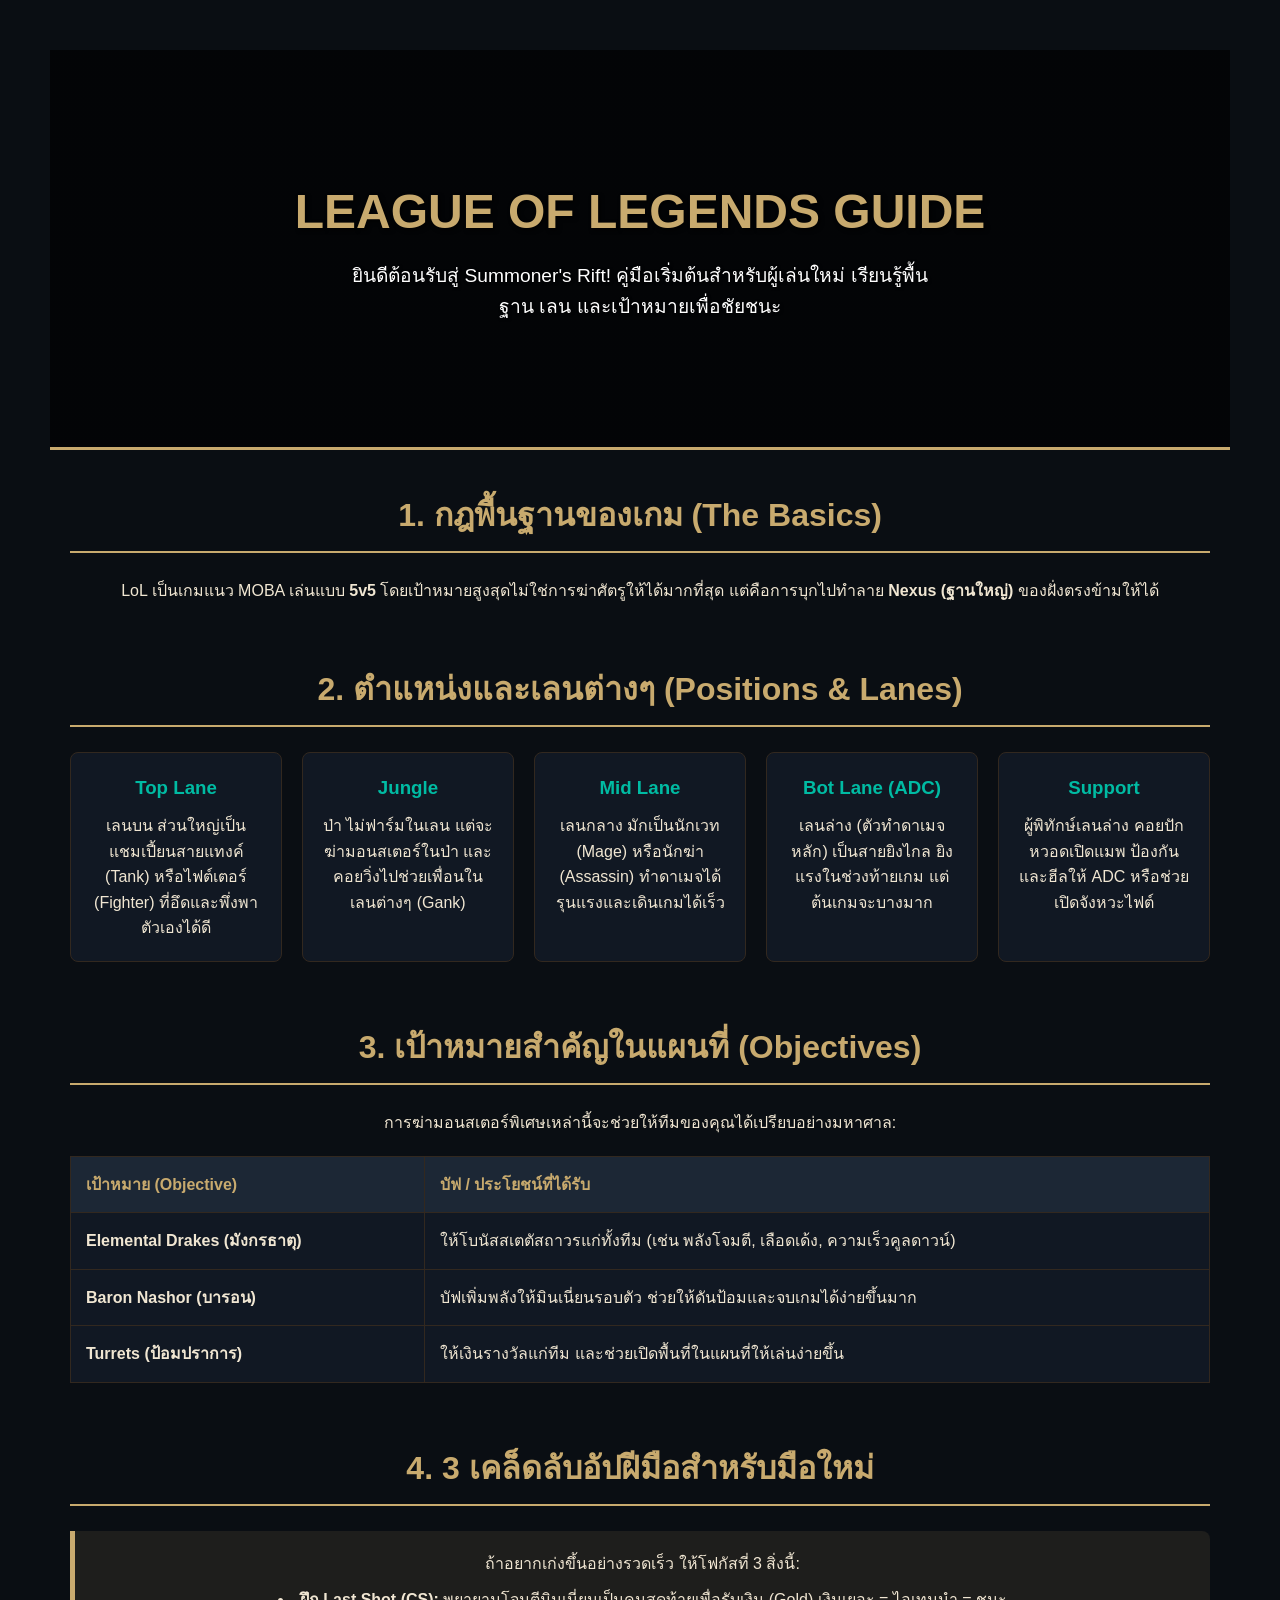
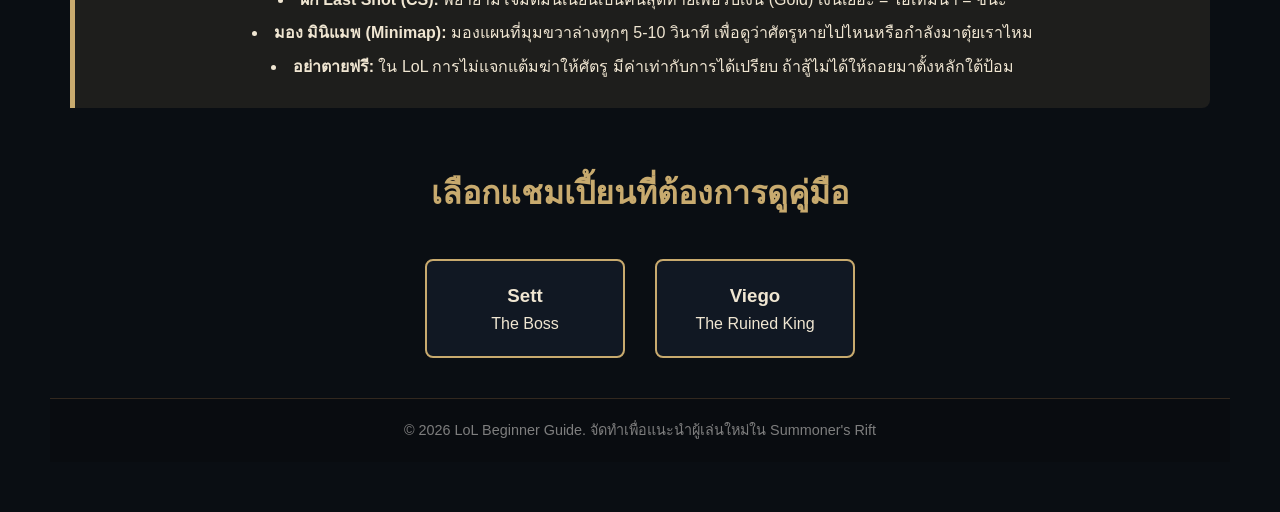
==== index.html @ 394c4aa1 "Add files via upload" ====
<!DOCTYPE html>
<html lang="th">

<head>
    <meta charset="UTF-8">
    <meta name="viewport" content="width=device-width, initial-scale=1.0">
    <title>LoL Guide for Beginners | คู่มือเล่น League of Legends</title>
    <style>
        /* ล้างค่าเริ่มต้นและตั้งค่าฟอนต์ */
        * {
            margin: 0;
            padding: 0;
            box-sizing: border-box;
            font-family: 'Segoe UI', Tahoma, Geneva, Verdana, sans-serif;
        }

        body {
            background-color: #0a0e13;
            color: #f0e6d2;
            text-align: center;
            padding: 50px;
            line-height: 1.6;
        }

        /* ส่วนหัว (Header) */
        header {
            background: linear-gradient(rgba(0, 0, 0, 0.7), rgba(0, 0, 0, 0.7)), url('https://images.contentstack.io/v3/assets/blt731acb42bb3d1659/blt90bc1b91bc6b4b49/6216c5c06509f64df3ff35ed/ss22_keyart_lol_1920x1080.jpg') no-repeat center center/cover;
            height: 400px;
            display: flex;
            flex-direction: column;
            justify-content: center;
            align-items: center;
            text-align: center;
            color: #ffffff;
            border-bottom: 3px solid #c8aa6e;
            padding: 20px;
        }

        header h1 {
            font-size: 3rem;
            color: #c8aa6e;
            text-transform: uppercase;
            margin-bottom: 10px;
            text-shadow: 2px 2px 4px rgba(0, 0, 0, 0.8);
        }

        header p {
            font-size: 1.2rem;
            max-width: 600px;
            text-shadow: 1px 1px 3px rgba(0, 0, 0, 0.8);
        }

        /* ส่วนเนื้อหาหลัก */
        .container {
            max-width: 1200px;
            margin: 0 auto;
            padding: 40px 20px;
        }

        section {
            margin-bottom: 60px;
        }

        h2 {
            color: #c8aa6e;
            border-bottom: 2px solid #c8aa6e;
            padding-bottom: 10px;
            margin-bottom: 25px;
            font-size: 2rem;
        }

        /* การจัดเลย์เอาต์แบบการ์ด (Positions) */
        .grid {
            display: grid;
            grid-template-columns: repeat(auto-fit, minmax(200px, 1fr));
            gap: 20px;
        }

        .card {
            background-color: #111823;
            border: 1px solid #32281f;
            border-radius: 8px;
            padding: 20px;
            text-align: center;
            transition: transform 0.3s, border-color 0.3s;
        }

        .card:hover {
            transform: translateY(-5px);
            border-color: #c8aa6e;
        }

        .card h3 {
            color: #00bba3;
            margin-bottom: 10px;
        }

        /* ตารางสรุปเป้าหมายในเกม */
        table {
            width: 100%;
            border-collapse: collapse;
            margin-top: 20px;
            background-color: #111823;
        }

        th,
        td {
            padding: 15px;
            text-align: left;
            border: 1px solid #32281f;
        }

        th {
            background-color: #1c2735;
            color: #c8aa6e;
        }

        tr:hover {
            background-color: #17212e;
        }

        /* กล่องคำแนะนำพิเศษ */
        .tips-box {
            background-color: rgba(200, 170, 110, 0.1);
            border-left: 5px solid #c8aa6e;
            padding: 20px;
            margin-top: 20px;
            border-radius: 0 8px 8px 0;
        }

        .tips-box ul {
            list-style-position: inside;
            margin-top: 10px;
        }

        .tips-box li {
            margin-bottom: 8px;
        }

        h1 {
            color: #c8aa6e;
        }

        .menu-container {
            display: flex;
            justify-content: center;
            gap: 30px;
            margin-top: 40px;
        }

        .champ-card {
            border: 2px solid #c8aa6e;
            padding: 20px;
            border-radius: 8px;
            background: #111823;
            text-decoration: none;
            color: #f0e6d2;
            transition: 0.3s;
            width: 200px;
        }

        .champ-card:hover {
            transform: translateY(-5px);
            border-color: #00bba3;
        }

        /* ส่วนท้าย (Footer) */
        footer {
            background-color: #090c10;
            text-align: center;
            padding: 20px;
            color: #7e7e7e;
            font-size: 0.9rem;
            border-top: 1px solid #32281f;
        }
    </style>
</head>

<body>

    <!-- Header -->
    <header>
        <h1>League of Legends Guide</h1>
        <p>ยินดีต้อนรับสู่ Summoner's Rift! คู่มือเริ่มต้นสำหรับผู้เล่นใหม่ เรียนรู้พื้นฐาน เลน และเป้าหมายเพื่อชัยชนะ
        </p>
    </header>

    <!-- Main Content -->
    <div class="container">

        <!-- กฎพื้นฐาน -->
        <section id="basics">
            <h2>1. กฎพื้นฐานของเกม (The Basics)</h2>
            <p>LoL เป็นเกมแนว MOBA เล่นแบบ <strong>5v5</strong> โดยเป้าหมายสูงสุดไม่ใช่การฆ่าศัตรูให้ได้มากที่สุด
                แต่คือการบุกไปทำลาย <strong>Nexus (ฐานใหญ่)</strong> ของฝั่งตรงข้ามให้ได้</p>
        </section>

        <!-- ตำแหน่งและเลน -->
        <section id="positions">
            <h2>2. ตำแหน่งและเลนต่างๆ (Positions & Lanes)</h2>
            <div class="grid">
                <div class="card">
                    <h3>Top Lane</h3>
                    <p>เลนบน ส่วนใหญ่เป็นแชมเปี้ยนสายแทงค์ (Tank) หรือไฟต์เตอร์ (Fighter) ที่อึดและพึ่งพาตัวเองได้ดี</p>
                </div>
                <div class="card">
                    <h3>Jungle</h3>
                    <p>ป่า ไม่ฟาร์มในเลน แต่จะฆ่ามอนสเตอร์ในป่า และคอยวิ่งไปช่วยเพื่อนในเลนต่างๆ (Gank)</p>
                </div>
                <div class="card">
                    <h3>Mid Lane</h3>
                    <p>เลนกลาง มักเป็นนักเวท (Mage) หรือนักฆ่า (Assassin) ทำดาเมจได้รุนแรงและเดินเกมได้เร็ว</p>
                </div>
                <div class="card">
                    <h3>Bot Lane (ADC)</h3>
                    <p>เลนล่าง (ตัวทำดาเมจหลัก) เป็นสายยิงไกล ยิงแรงในช่วงท้ายเกม แต่ต้นเกมจะบางมาก</p>
                </div>
                <div class="card">
                    <h3>Support</h3>
                    <p>ผู้พิทักษ์เลนล่าง คอยปักหวอดเปิดแมพ ป้องกันและฮีลให้ ADC หรือช่วยเปิดจังหวะไฟต์</p>
                </div>
            </div>
        </section>

        <!-- เป้าหมายสำคัญ -->
        <section id="objectives">
            <h2>3. เป้าหมายสำคัญในแผนที่ (Objectives)</h2>
            <p>การฆ่ามอนสเตอร์พิเศษเหล่านี้จะช่วยให้ทีมของคุณได้เปรียบอย่างมหาศาล:</p>
            <table>
                <thead>
                    <tr>
                        <th>เป้าหมาย (Objective)</th>
                        <th>บัฟ / ประโยชน์ที่ได้รับ</th>
                    </tr>
                </thead>
                <tbody>
                    <tr>
                        <td><strong>Elemental Drakes (มังกรธาตุ)</strong></td>
                        <td>ให้โบนัสสเตตัสถาวรแก่ทั้งทีม (เช่น พลังโจมตี, เลือดเด้ง, ความเร็วคูลดาวน์)</td>
                    </tr>
                    <tr>
                        <td><strong>Baron Nashor (บารอน)</strong></td>
                        <td>บัฟเพิ่มพลังให้มินเนี่ยนรอบตัว ช่วยให้ดันป้อมและจบเกมได้ง่ายขึ้นมาก</td>
                    </tr>
                    <tr>
                        <td><strong>Turrets (ป้อมปราการ)</strong></td>
                        <td>ให้เงินรางวัลแก่ทีม และช่วยเปิดพื้นที่ในแผนที่ให้เล่นง่ายขึ้น</td>
                    </tr>
                </tbody>
            </table>
        </section>

        <!-- เคล็ดลับสำหรับมือใหม่ -->
        <section id="tips">
            <h2>4. 3 เคล็ดลับอัปฝีมือสำหรับมือใหม่</h2>
            <div class="tips-box">
                <p>ถ้าอยากเก่งขึ้นอย่างรวดเร็ว ให้โฟกัสที่ 3 สิ่งนี้:</p>
                <ul>
                    <li><strong>ฝึก Last Shot (CS):</strong> พยายามโจมตีมินเนี่ยนเป็นคนสุดท้ายเพื่อรับเงิน (Gold)
                        เงินเยอะ = ไอเทมนำ = ชนะ</li>
                    <li><strong>มอง มินิแมพ (Minimap):</strong> มองแผนที่มุมขวาล่างทุกๆ 5-10 วินาที
                        เพื่อดูว่าศัตรูหายไปไหนหรือกำลังมาตุ๋ยเราไหม</li>
                    <li><strong>อย่าตายฟรี:</strong> ใน LoL การไม่แจกแต้มฆ่าให้ศัตรู มีค่าเท่ากับการได้เปรียบ
                        ถ้าสู้ไม่ได้ให้ถอยมาตั้งหลักใต้ป้อม</li>
                </ul>
            </div>
        </section>

        <h1>เลือกแชมเปี้ยนที่ต้องการดูคู่มือ</h1>

        <div class="menu-container">
            <a href="Sett-guide.html" class="champ-card">
                <h3>Sett</h3>
                <p>The Boss</p>
            </a>

            <a href="Viego-guide.html" class="champ-card">
                <h3>Viego</h3>
                <p>The Ruined King</p>
            </a>
        </div>

    </div>

    <!-- Footer -->
    <footer>
        <p>© 2026 LoL Beginner Guide. จัดทำเพื่อแนะนำผู้เล่นใหม่ใน Summoner's Rift</p>
    </footer>

</body>

</html>
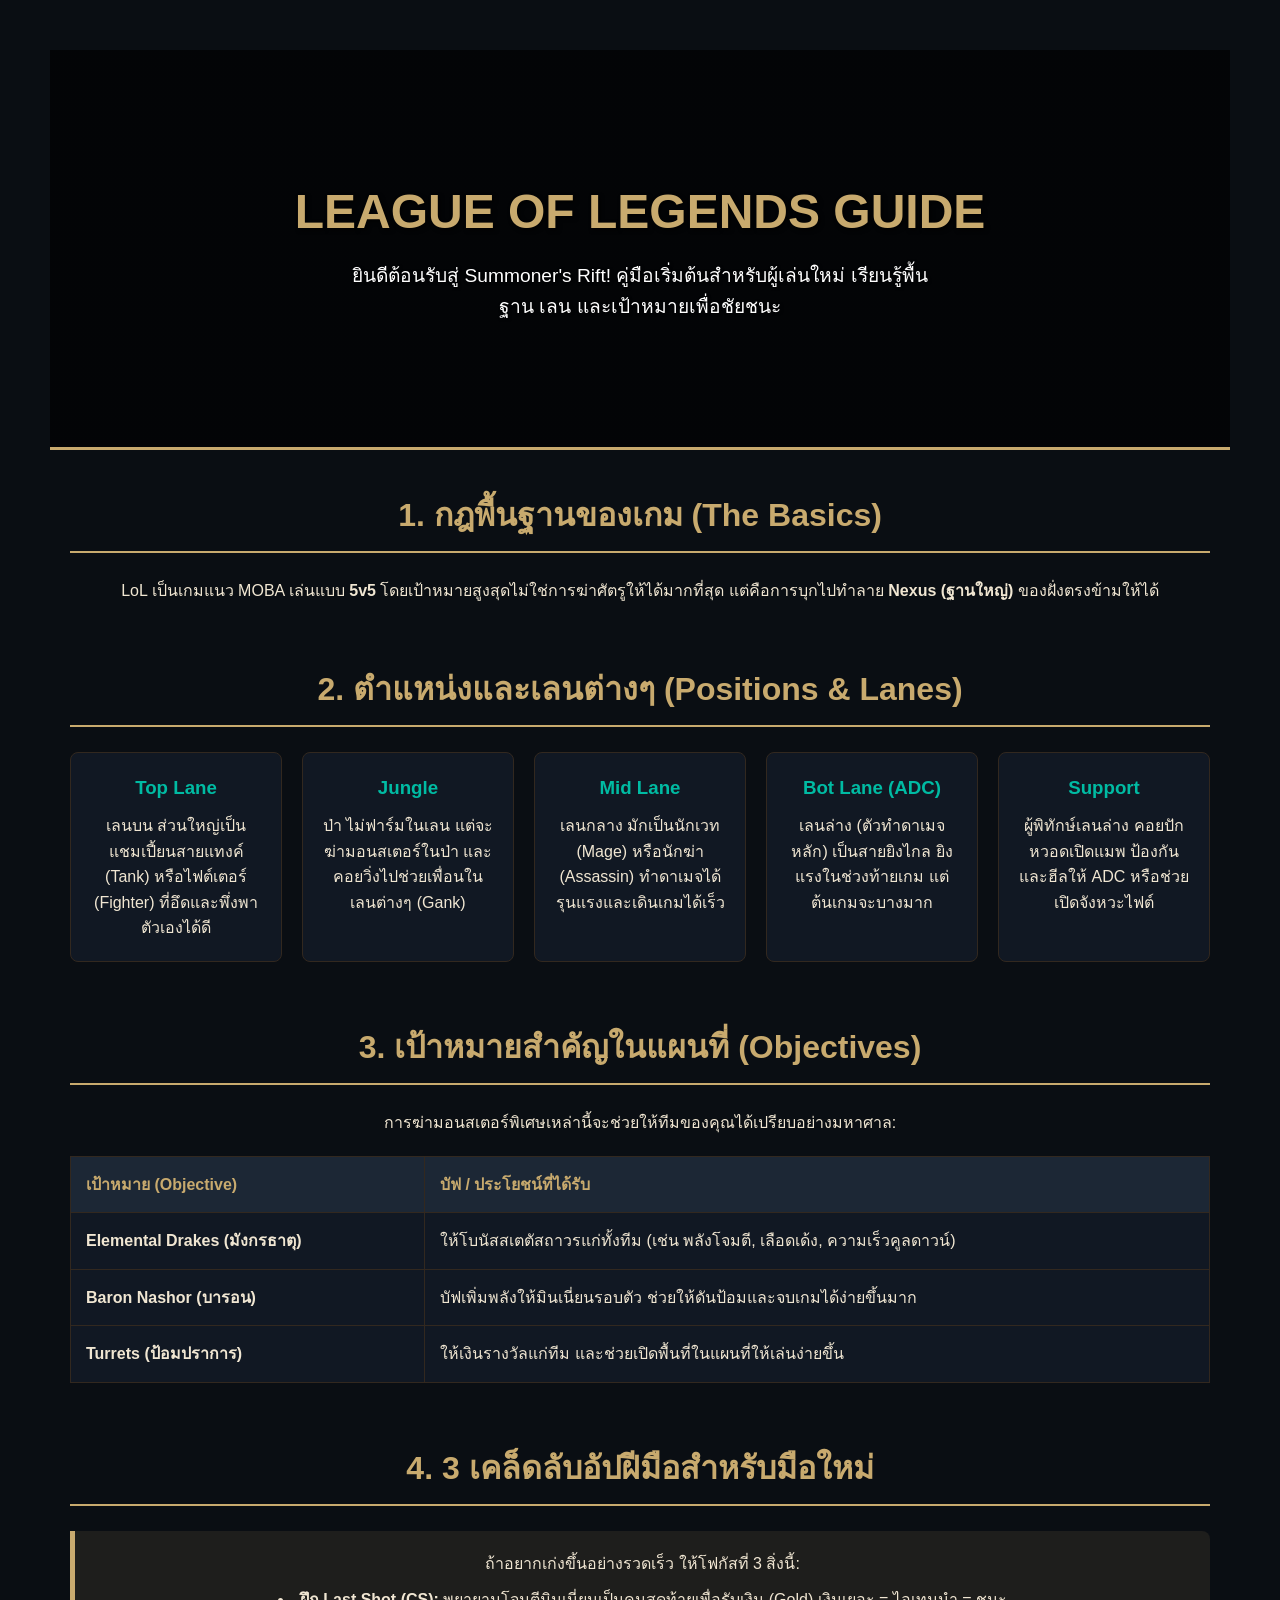
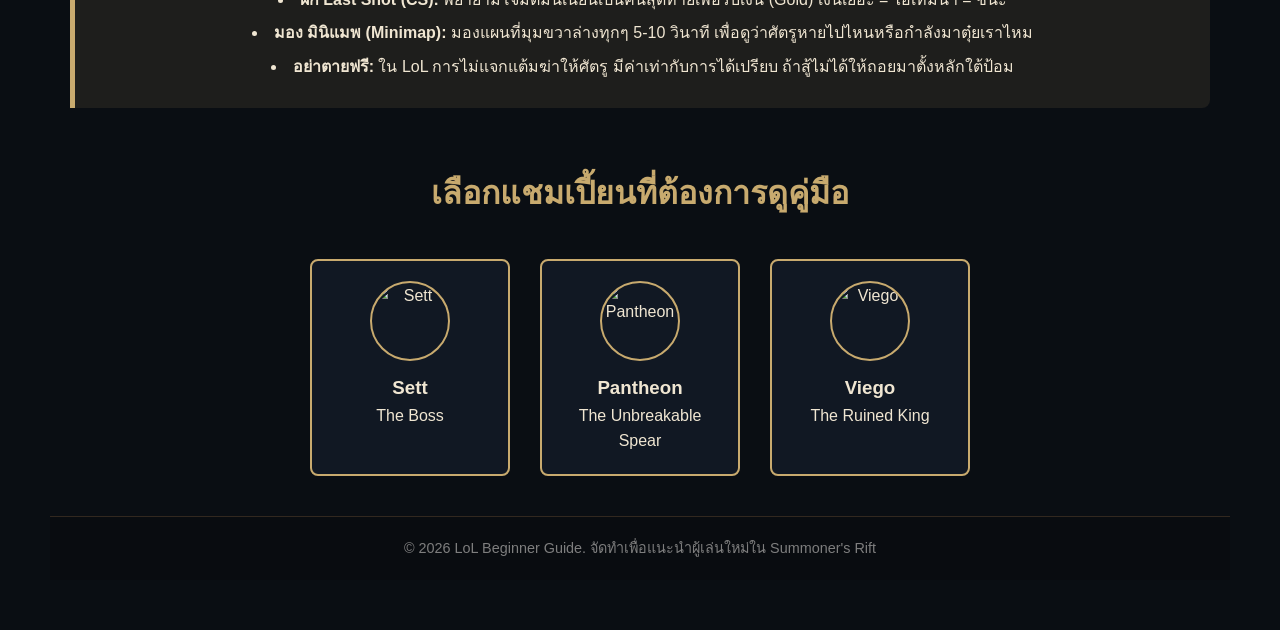
==== commit dbb1218e: "Add files via upload" ====
--- a/index.html
+++ b/index.html
@@ -157,11 +157,31 @@
             color: #f0e6d2;
             transition: 0.3s;
             width: 200px;
+            /* จัดตำแหน่งเนื้อหาภายในการ์ดให้อยู่ตรงกลาง */
+            display: flex;
+            flex-direction: column;
+            align-items: center;
         }
 
         .champ-card:hover {
             transform: translateY(-5px);
             border-color: #00bba3;
+        }
+
+        /* ส่วนตกแต่งรูปภาพแชมเปี้ยนที่เพิ่มเข้ามาใหม่ */
+        .champ-img {
+            width: 80px;
+            height: 80px;
+            border-radius: 50%;
+            /* ปรับรูปให้เป็นวงกลม */
+            border: 2px solid #c8aa6e;
+            margin-bottom: 12px;
+            object-fit: cover;
+        }
+
+        .champ-card:hover .champ-img {
+            border-color: #00bba3;
+            /* เปลี่ยนสีขอบรูปตอนเอาเมาส์ชี้ */
         }
 
         /* ส่วนท้าย (Footer) */
@@ -269,12 +289,26 @@
         <h1>เลือกแชมเปี้ยนที่ต้องการดูคู่มือ</h1>
 
         <div class="menu-container">
+            <!-- เพิ่มรูปภาพของ Sett -->
             <a href="Sett-guide.html" class="champ-card">
+                <img src="https://ddragon.leagueoflegends.com/cdn/14.1.1/img/champion/Sett.png" alt="Sett"
+                    class="champ-img">
                 <h3>Sett</h3>
                 <p>The Boss</p>
             </a>
 
+            <!-- เพิ่มรูปภาพของ Pantheon -->
+            <a href="Pantheon-guide.html" class="champ-card">
+                <img src="https://ddragon.leagueoflegends.com/cdn/14.1.1/img/champion/Pantheon.png" alt="Pantheon"
+                    class="champ-img">
+                <h3>Pantheon</h3>
+                <p>The Unbreakable Spear</p>
+            </a>
+
+            <!-- เพิ่มรูปภาพของ Viego -->
             <a href="Viego-guide.html" class="champ-card">
+                <img src="https://ddragon.leagueoflegends.com/cdn/14.1.1/img/champion/Viego.png" alt="Viego"
+                    class="champ-img">
                 <h3>Viego</h3>
                 <p>The Ruined King</p>
             </a>
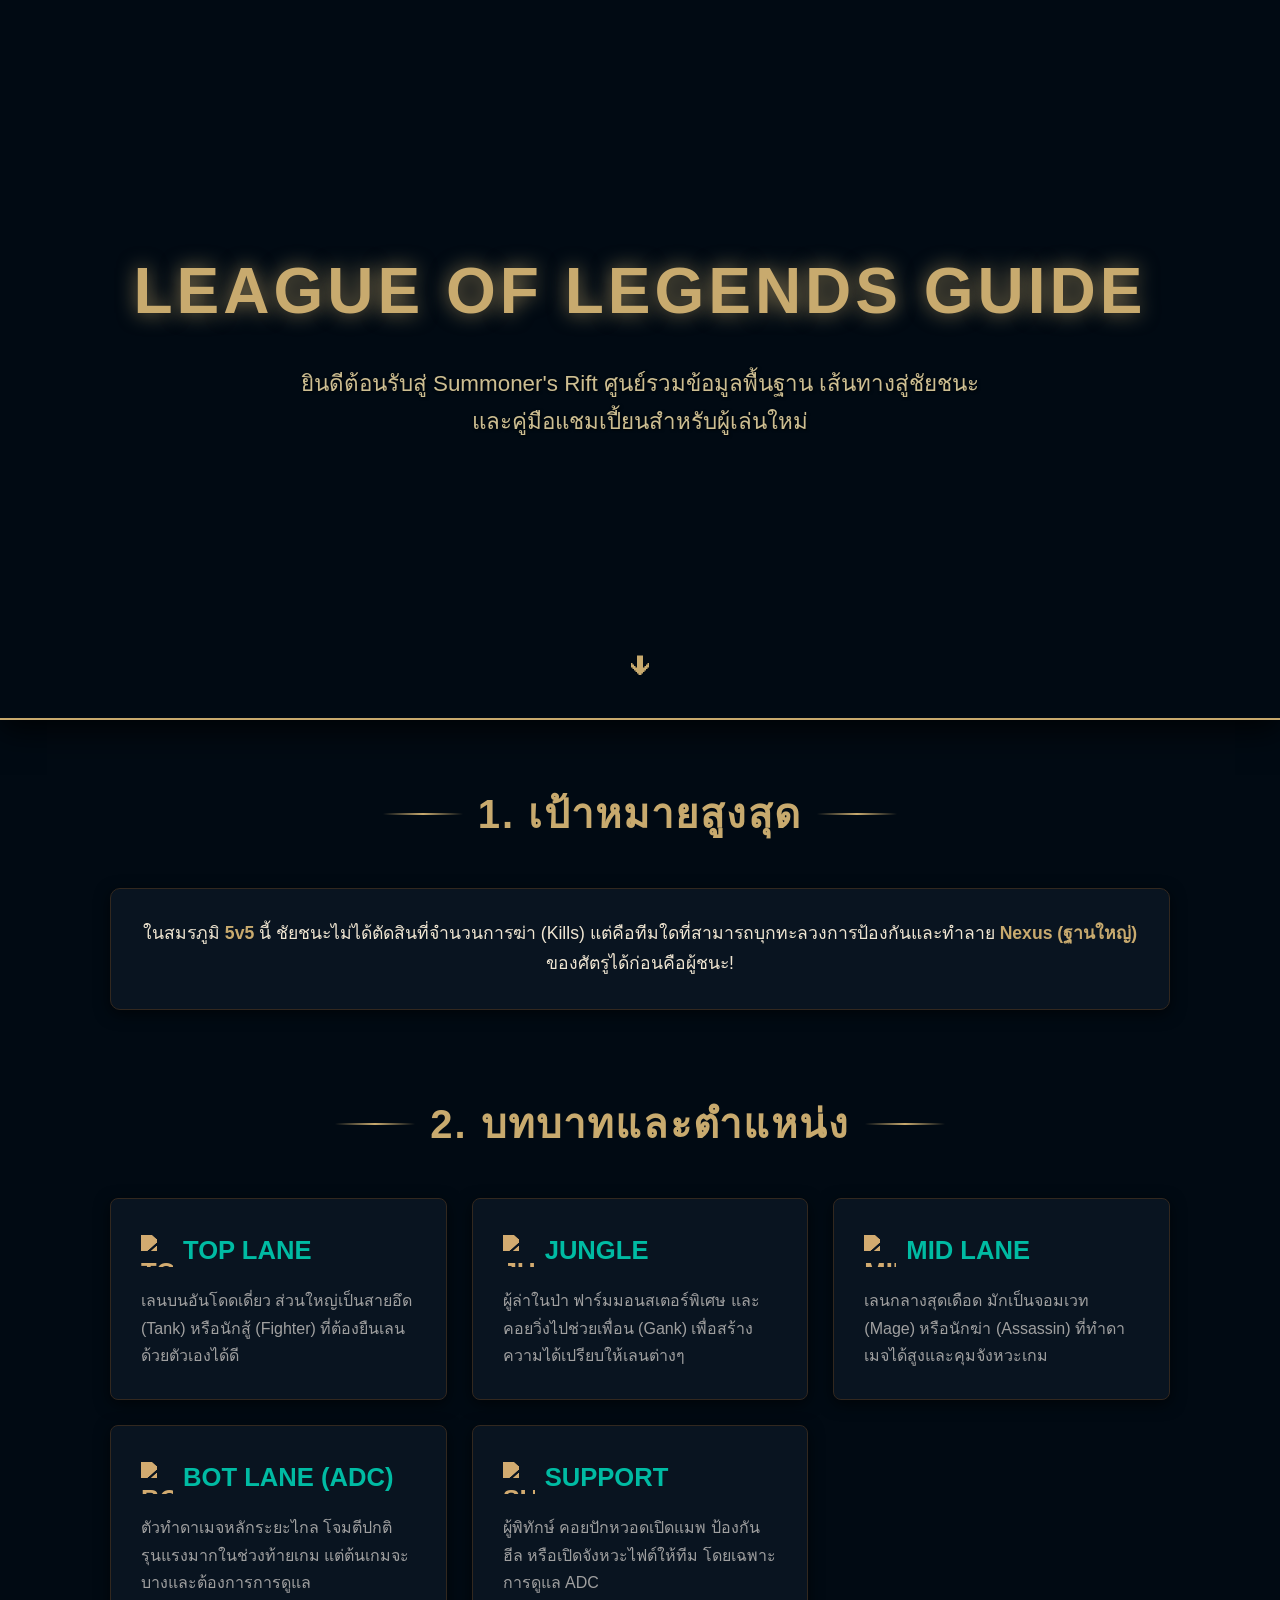
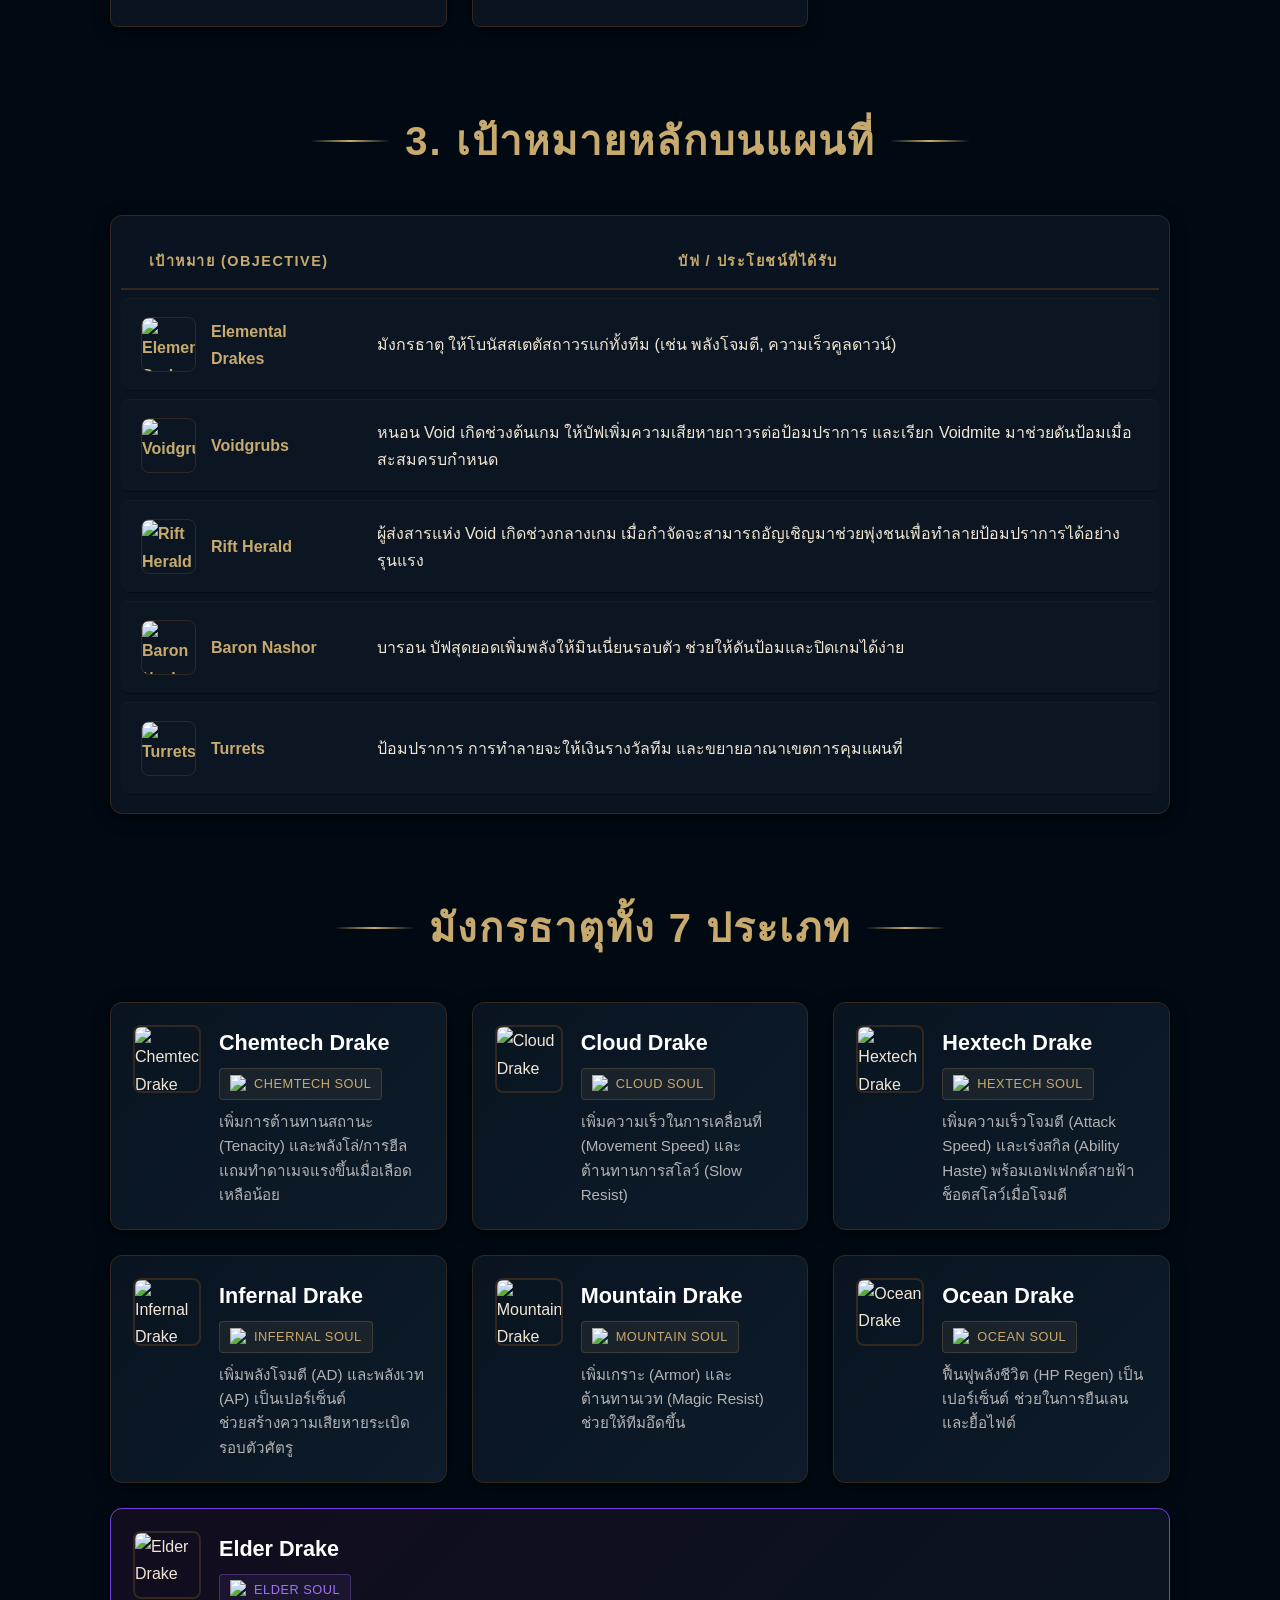
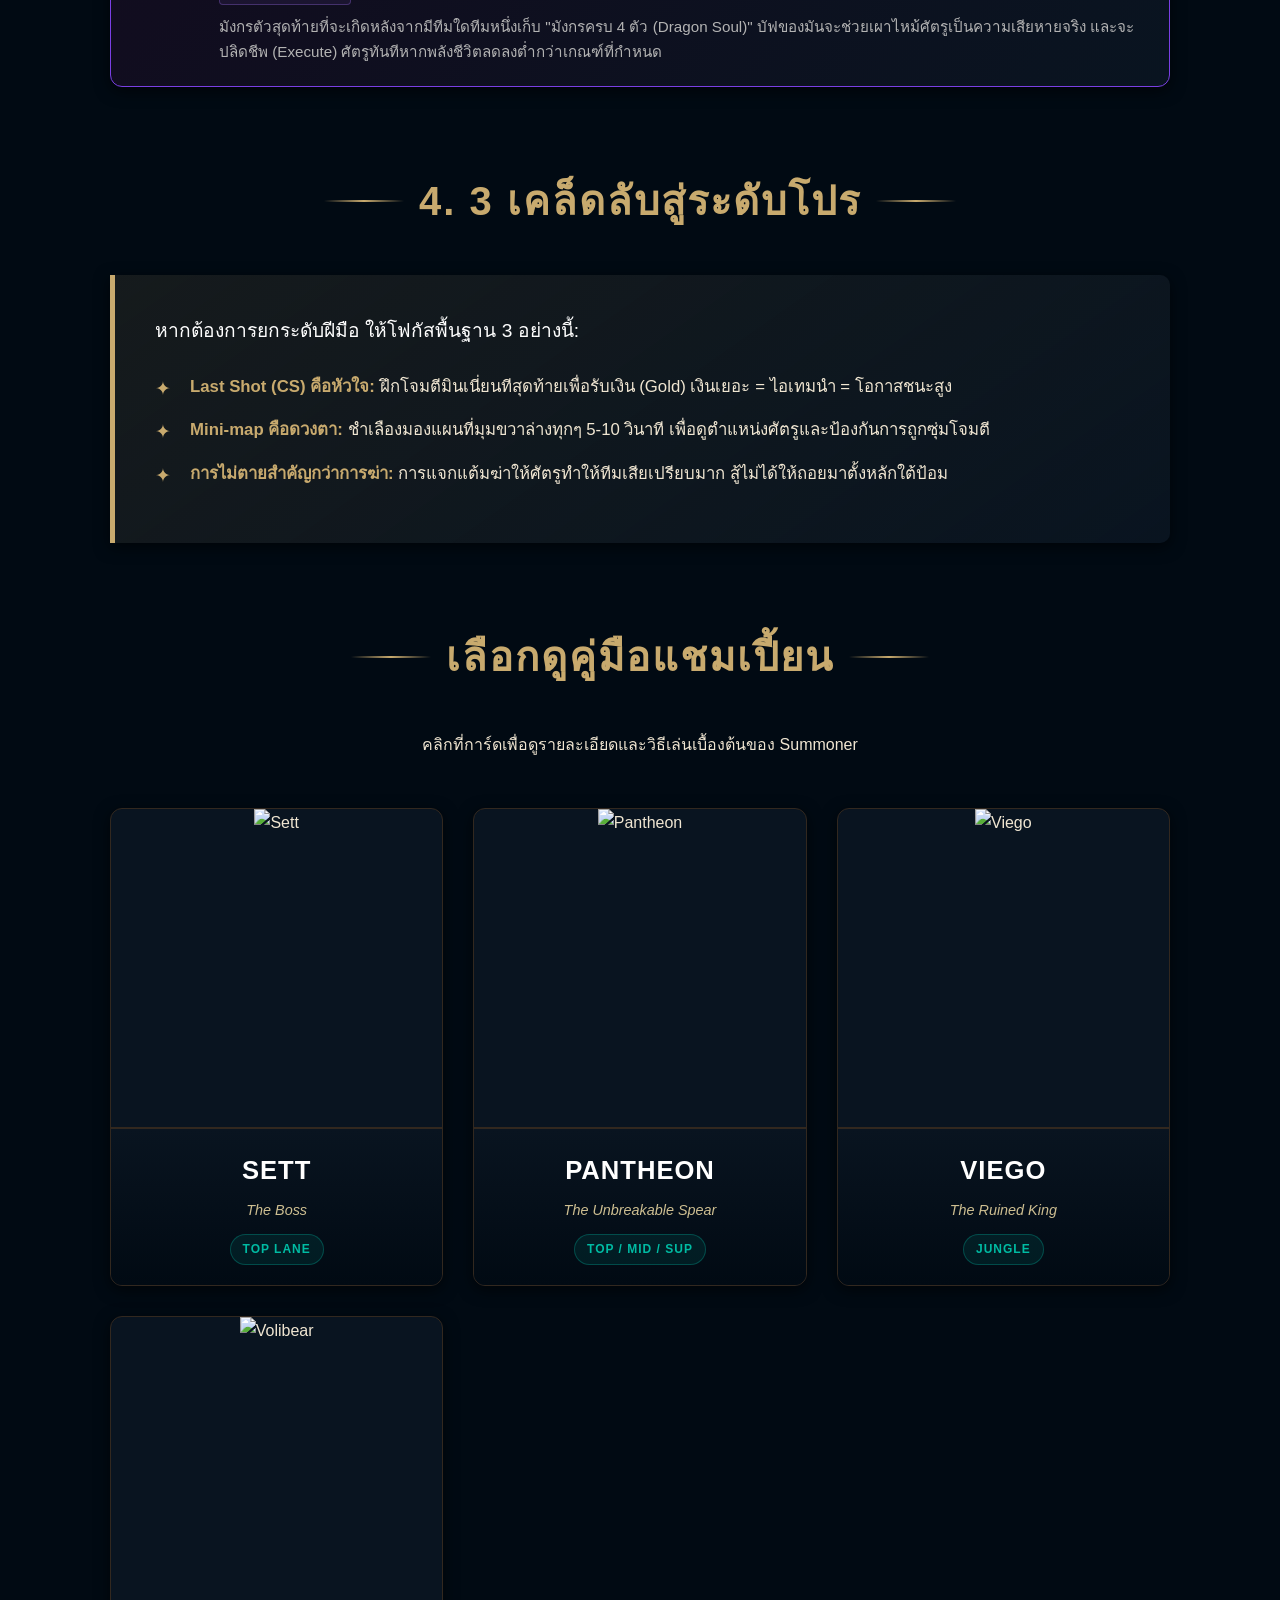
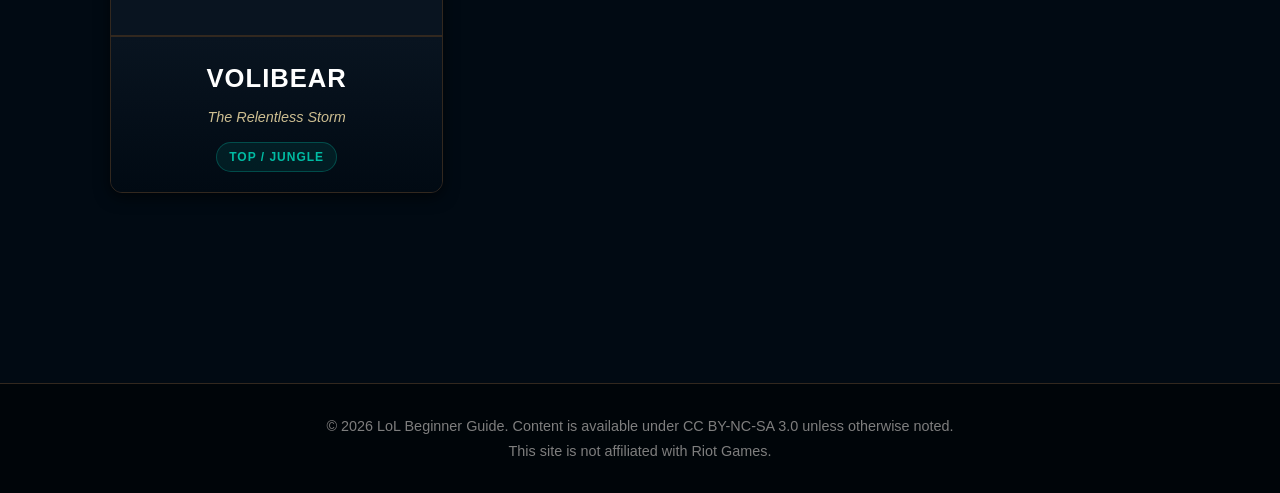
==== commit 87ac71b6: "First Commit" ====
--- a/index.html
+++ b/index.html
@@ -4,323 +4,915 @@
 <head>
     <meta charset="UTF-8">
     <meta name="viewport" content="width=device-width, initial-scale=1.0">
-    <title>LoL Guide for Beginners | คู่มือเล่น League of Legends</title>
+    <title>LoL Guide for Beginners | ศูนย์ฝึก Summoner มือใหม่</title>
     <style>
-        /* ล้างค่าเริ่มต้นและตั้งค่าฟอนต์ */
+        /* --- Reset & Base Styles --- */
         * {
             margin: 0;
             padding: 0;
             box-sizing: border-box;
-            font-family: 'Segoe UI', Tahoma, Geneva, Verdana, sans-serif;
+            font-family: 'Helvetica Neue', 'Segoe UI', Tahoma, Geneva, Verdana, sans-serif;
+        }
+
+        /* สีหลักของธีม */
+        :root {
+            --bg-dark: #010a13;
+            --bg-card: #091420;
+            --text-main: #f0e6d2;
+            --text-highlight: #c8aa6e;
+            --accent-blue: #00bba3;
+            --border-color: #32281f;
+            --shadow: 0 4px 15px rgba(0, 0, 0, 0.6);
         }
 
         body {
-            background-color: #0a0e13;
-            color: #f0e6d2;
-            text-align: center;
-            padding: 50px;
-            line-height: 1.6;
-        }
-
-        /* ส่วนหัว (Header) */
+            background-color: var(--bg-dark);
+            color: var(--text-main);
+            line-height: 1.7;
+            overflow-x: hidden;
+        }
+
+        strong {
+            color: var(--text-highlight);
+            font-weight: 600;
+        }
+
+        /* --- Header: Hero Section --- */
         header {
-            background: linear-gradient(rgba(0, 0, 0, 0.7), rgba(0, 0, 0, 0.7)), url('https://images.contentstack.io/v3/assets/blt731acb42bb3d1659/blt90bc1b91bc6b4b49/6216c5c06509f64df3ff35ed/ss22_keyart_lol_1920x1080.jpg') no-repeat center center/cover;
-            height: 400px;
+            position: relative;
+            background: linear-gradient(180deg, rgba(1, 10, 19, 0.4) 0%, rgba(1, 10, 19, 1) 100%),
+                url('https://cdn1.epicgames.com/offer/24b9b5e323bc40eea252a10cdd3b2f10/EGS_LeagueofLegends_RiotGames_S1_2560x1440-47eb328eac5ddd63ebd096ded7d0d5ab') no-repeat 100% 0%/cover;
+            height: 80vh;
             display: flex;
             flex-direction: column;
             justify-content: center;
             align-items: center;
             text-align: center;
-            color: #ffffff;
-            border-bottom: 3px solid #c8aa6e;
+            border-bottom: 2px solid var(--text-highlight);
             padding: 20px;
+            box-shadow: 0 10px 30px rgba(0, 0, 0, 0.8);
         }
 
         header h1 {
-            font-size: 3rem;
-            color: #c8aa6e;
+            font-size: 4rem;
+            color: var(--text-highlight);
             text-transform: uppercase;
-            margin-bottom: 10px;
-            text-shadow: 2px 2px 4px rgba(0, 0, 0, 0.8);
+            letter-spacing: 4px;
+            margin-bottom: 20px;
+            text-shadow: 0 0 20px rgba(200, 170, 110, 0.7);
+            animation: fadeInDown 1s ease-out;
         }
 
         header p {
+            font-size: 1.4rem;
+            max-width: 700px;
+            color: #cdbe91;
+            text-shadow: 1px 1px 3px rgba(0, 0, 0, 0.8);
+            margin-bottom: 40px;
+            animation: fadeInUp 1s ease-out 0.3s both;
+        }
+
+        .scroll-down {
+            position: absolute;
+            bottom: 30px;
+            animation: bounce 2s infinite;
+            color: var(--text-highlight);
+            font-size: 1.5rem;
+            text-decoration: none;
+        }
+
+        /* --- Main Content Area --- */
+        .container {
+            max-width: 1100px;
+            margin: 0 auto;
+            padding: 60px 20px;
+        }
+
+        section {
+            margin-bottom: 80px;
+        }
+
+        /* Info Section */
+        h2 {
+            color: var(--text-highlight);
+            font-size: 2.5rem;
+            text-transform: uppercase;
+            letter-spacing: 2px;
+            text-align: center;
+            margin-bottom: 40px;
+            display: flex;
+            align-items: center;
+            justify-content: center;
+            gap: 15px;
+        }
+
+        h2::before,
+        h2::after {
+            content: '';
+            display: block;
+            width: 80px;
+            height: 2px;
+            background: linear-gradient(90deg, transparent, var(--text-highlight), transparent);
+        }
+
+        /* --- 1. Basics Section --- */
+        #basics p {
+            background-color: var(--bg-card);
+            padding: 30px;
+            border-radius: 10px;
+            border: 1px solid var(--border-color);
+            font-size: 1.1rem;
+            box-shadow: var(--shadow);
+            text-align: center;
+        }
+
+        /* --- 2. Positions: Grid & Cards --- */
+        .position-grid {
+            display: grid;
+            grid-template-columns: repeat(auto-fit, minmax(280px, 1fr));
+            gap: 25px;
+        }
+
+        .pos-card {
+            background-color: var(--bg-card);
+            border: 1px solid var(--border-color);
+            border-radius: 8px;
+            padding: 30px;
+            transition: all 0.3s ease;
+            position: relative;
+            overflow: hidden;
+            box-shadow: var(--shadow);
+        }
+
+        .pos-card::before {
+            content: '';
+            position: absolute;
+            top: 0;
+            left: 0;
+            width: 100%;
+            height: 3px;
+            background: linear-gradient(90deg, transparent, var(--accent-blue), transparent);
+            opacity: 0;
+            transition: 0.3s;
+        }
+
+        .pos-card:hover {
+            transform: translateY(-8px);
+            border-color: var(--accent-blue);
+            box-shadow: 0 8px 25px rgba(0, 187, 163, 0.3);
+        }
+
+        .pos-card:hover::before {
+            opacity: 1;
+        }
+
+        .pos-card h3 {
+            color: var(--accent-blue);
+            font-size: 1.6rem;
+            margin-bottom: 15px;
+            text-transform: uppercase;
+            display: flex;
+            align-items: center;
+            gap: 10px;
+        }
+
+        .pos-card p {
+            color: #a0a0a0;
+            font-size: 1rem;
+        }
+
+        .role-icon {
+            width: 32px;
+            height: 32px;
+            object-fit: contain;
+            filter: brightness(0) saturate(100%) invert(75%) sepia(21%) saturate(733%) hue-rotate(357deg) brightness(91%) contrast(87%);
+            transition: all 0.3s ease;
+        }
+
+        /* --- 3. Objectives: Table --- */
+        .table-container {
+            background-color: var(--bg-card);
+            border-radius: 12px;
+            padding: 10px;
+            border: 1px solid var(--border-color);
+            box-shadow: var(--shadow);
+            overflow-x: auto;
+        }
+
+        .objective-table {
+            width: 100%;
+            border-collapse: separate;
+            border-spacing: 0 8px;
+            min-width: 600px;
+        }
+
+        .objective-table th {
+            background-color: transparent;
+            color: var(--text-highlight);
+            text-transform: uppercase;
+            font-size: 0.9rem;
+            letter-spacing: 1.5px;
+            padding: 15px 20px;
+            border-bottom: 2px solid var(--border-color);
+        }
+
+        .objective-table td {
+            padding: 18px 20px;
+            background-color: rgba(255, 255, 255, 0.01);
+            border-top: 1px solid rgba(255, 255, 255, 0.03);
+            border-bottom: 1px solid rgba(0, 0, 0, 0.4);
+            transition: all 0.2s ease;
+        }
+
+        .objective-table tr td:first-child {
+            border-top-left-radius: 8px;
+            border-bottom-left-radius: 8px;
+        }
+
+        .objective-table tr td:last-child {
+            border-top-right-radius: 8px;
+            border-bottom-right-radius: 8px;
+        }
+
+        .objective-table tr:hover td {
+            background-color: rgba(0, 187, 163, 0.05);
+            color: #fff;
+            border-top-color: rgba(0, 187, 163, 0.2);
+            border-bottom-color: rgba(0, 187, 163, 0.2);
+        }
+
+        .obj-wrapper {
+            display: flex;
+            align-items: center;
+            gap: 15px;
+            font-weight: 600;
+            color: var(--text-highlight);
+        }
+
+        .obj-icon {
+            width: 55px;
+            height: 55px;
+            border-radius: 8px;
+            border: 1px solid var(--border-color);
+            object-fit: cover;
+        }
+
+
+        /* Dragon Section */
+        .dragon-grid {
+            display: grid;
+            grid-template-columns: repeat(auto-fill, minmax(320px, 1fr));
+            gap: 25px;
+            margin-top: 30px;
+        }
+
+        .dragon-card {
+            background: linear-gradient(135deg, var(--bg-card) 0%, #0d1b2a 100%);
+            border: 1px solid var(--border-color);
+            border-radius: 12px;
+            padding: 22px;
+            display: flex;
+            gap: 18px;
+            align-items: flex-start;
+            transition: all 0.3s cubic-bezier(0.25, 0.8, 0.25, 1);
+            box-shadow: var(--shadow);
+            position: relative;
+        }
+
+        .dragon-card:last-child {
+            grid-column: 1 / -1;
+            background: linear-gradient(135deg, #120c1f 0%, #091420 100%);
+            border-color: #7a3fe3;
+        }
+
+        .dragon-card:last-child:hover {
+            border-color: #a370f7;
+            box-shadow: 0 5px 25px rgba(163, 112, 247, 0.25);
+        }
+
+        .dragon-card:hover {
+            transform: translateY(-5px);
+            border-color: var(--text-highlight);
+            box-shadow: 0 5px 20px rgba(200, 170, 110, 0.25);
+        }
+
+        .dragon-avatar {
+            width: 68px;
+            height: 68px;
+            border-radius: 8px;
+            border: 2px solid var(--border-color);
+            object-fit: cover;
+            flex-shrink: 0;
+            transition: transform 0.3s ease;
+        }
+
+        .dragon-card:hover .dragon-avatar {
+            transform: scale(1.08);
+            border-color: var(--text-highlight);
+        }
+
+        .dragon-info {
+            display: flex;
+            flex-direction: column;
+            gap: 6px;
+            width: 100%;
+        }
+
+        .dragon-info h3 {
+            color: #fff;
+            font-size: 1.35rem;
+            margin: 0;
+            font-weight: 600;
+        }
+
+        .soul-badge {
+            display: inline-flex;
+            align-items: center;
+            gap: 6px;
+            font-size: 0.8rem;
+            color: var(--text-highlight);
+            background: rgba(200, 170, 110, 0.08);
+            border: 1px solid rgba(200, 170, 110, 0.2);
+            padding: 4px 10px;
+            border-radius: 4px;
+            width: fit-content;
+            text-transform: uppercase;
+            letter-spacing: 0.5px;
+        }
+
+        .dragon-card:last-child .soul-badge {
+            color: #a370f7;
+            background: rgba(163, 112, 247, 0.08);
+            border-color: rgba(163, 112, 247, 0.3);
+        }
+
+        .soul-icon {
+            width: 18px;
+            height: 18px;
+            object-fit: contain;
+        }
+
+        .dragon-desc {
+            color: #b3b3b3;
+            font-size: 0.95rem;
+            line-height: 1.6;
+            margin-top: 4px;
+        }
+
+        /* --- 4. Tips Box --- */
+        .tips-container {
+            background: linear-gradient(145deg, rgba(200, 170, 110, 0.1) 0%, rgba(9, 20, 32, 1) 100%);
+            border-left: 5px solid var(--text-highlight);
+            padding: 40px;
+            border-radius: 0 10px 10px 0;
+            box-shadow: var(--shadow);
+        }
+
+        .tips-container p {
             font-size: 1.2rem;
-            max-width: 600px;
-            text-shadow: 1px 1px 3px rgba(0, 0, 0, 0.8);
-        }
-
-        /* ส่วนเนื้อหาหลัก */
-        .container {
-            max-width: 1200px;
-            margin: 0 auto;
-            padding: 40px 20px;
-        }
-
-        section {
-            margin-bottom: 60px;
-        }
-
-        h2 {
-            color: #c8aa6e;
-            border-bottom: 2px solid #c8aa6e;
-            padding-bottom: 10px;
             margin-bottom: 25px;
-            font-size: 2rem;
-        }
-
-        /* การจัดเลย์เอาต์แบบการ์ด (Positions) */
-        .grid {
+            color: #fff;
+        }
+
+        .tips-list {
+            list-style: none;
+        }
+
+        .tips-list li {
+            position: relative;
+            padding-left: 35px;
+            margin-bottom: 15px;
+            font-size: 1.05rem;
+        }
+
+        .tips-list li::before {
+            content: '✦';
+            position: absolute;
+            left: 0;
+            color: var(--text-highlight);
+            font-size: 1.2rem;
+        }
+
+        /* --- Champion Guides Section --- */
+        .champ-section {
+            text-align: center;
+        }
+
+        .champ-grid {
             display: grid;
-            grid-template-columns: repeat(auto-fit, minmax(200px, 1fr));
-            gap: 20px;
-        }
-
-        .card {
-            background-color: #111823;
-            border: 1px solid #32281f;
-            border-radius: 8px;
-            padding: 20px;
-            text-align: center;
-            transition: transform 0.3s, border-color 0.3s;
-        }
-
-        .card:hover {
-            transform: translateY(-5px);
-            border-color: #c8aa6e;
-        }
-
-        .card h3 {
-            color: #00bba3;
-            margin-bottom: 10px;
-        }
-
-        /* ตารางสรุปเป้าหมายในเกม */
-        table {
-            width: 100%;
-            border-collapse: collapse;
-            margin-top: 20px;
-            background-color: #111823;
-        }
-
-        th,
-        td {
-            padding: 15px;
-            text-align: left;
-            border: 1px solid #32281f;
-        }
-
-        th {
-            background-color: #1c2735;
-            color: #c8aa6e;
-        }
-
-        tr:hover {
-            background-color: #17212e;
-        }
-
-        /* กล่องคำแนะนำพิเศษ */
-        .tips-box {
-            background-color: rgba(200, 170, 110, 0.1);
-            border-left: 5px solid #c8aa6e;
-            padding: 20px;
-            margin-top: 20px;
-            border-radius: 0 8px 8px 0;
-        }
-
-        .tips-box ul {
-            list-style-position: inside;
-            margin-top: 10px;
-        }
-
-        .tips-box li {
-            margin-bottom: 8px;
-        }
-
-        h1 {
-            color: #c8aa6e;
-        }
-
-        .menu-container {
-            display: flex;
-            justify-content: center;
+            grid-template-columns: repeat(auto-fit, minmax(260px, 1fr));
             gap: 30px;
-            margin-top: 40px;
+            margin-top: 50px;
         }
 
         .champ-card {
-            border: 2px solid #c8aa6e;
-            padding: 20px;
-            border-radius: 8px;
-            background: #111823;
+            background-color: var(--bg-card);
+            border: 1px solid var(--border-color);
+            border-radius: 12px;
             text-decoration: none;
-            color: #f0e6d2;
-            transition: 0.3s;
-            width: 200px;
-            /* จัดตำแหน่งเนื้อหาภายในการ์ดให้อยู่ตรงกลาง */
+            color: var(--text-main);
+            transition: all 0.4s cubic-bezier(0.25, 0.8, 0.25, 1);
             display: flex;
             flex-direction: column;
             align-items: center;
+            box-shadow: var(--shadow);
+            position: relative;
+            overflow: hidden;
         }
 
         .champ-card:hover {
-            transform: translateY(-5px);
-            border-color: #00bba3;
-        }
-
-        /* ส่วนตกแต่งรูปภาพแชมเปี้ยนที่เพิ่มเข้ามาใหม่ */
+            transform: translateY(-10px);
+            border-color: var(--text-highlight);
+            box-shadow: 0 15px 35px rgba(200, 170, 110, 0.3);
+        }
+
+        .champ-img-wrapper {
+            position: relative;
+            width: 100%;
+            height: 320px;
+            overflow: hidden;
+            border-bottom: 2px solid var(--border-color);
+        }
+
         .champ-img {
-            width: 80px;
-            height: 80px;
-            border-radius: 50%;
-            /* ปรับรูปให้เป็นวงกลม */
-            border: 2px solid #c8aa6e;
+            width: 100%;
+            height: 100%;
+            object-fit: cover;
+            object-position: top center;
+            transition: transform 0.5s ease;
+        }
+
+        .champ-card:hover .champ-img {
+            transform: scale(1.1);
+        }
+
+        .champ-info {
+            padding: 20px;
+            width: 100%;
+            background: linear-gradient(180deg, rgba(9, 20, 32, 0.8) 0%, rgba(1, 10, 19, 1) 100%);
+            text-align: center;
+        }
+
+        .champ-card h3 {
+            color: #fff;
+            font-size: 1.6rem;
+            margin-bottom: 5px;
+            text-transform: uppercase;
+            letter-spacing: 1px;
+            transition: color 0.3s;
+        }
+
+        .champ-card:hover h3 {
+            color: var(--text-highlight);
+        }
+
+        .champ-card p {
+            font-style: italic;
+            color: #cdbe91;
+            font-size: 0.9rem;
             margin-bottom: 12px;
-            object-fit: cover;
-        }
-
-        .champ-card:hover .champ-img {
-            border-color: #00bba3;
-            /* เปลี่ยนสีขอบรูปตอนเอาเมาส์ชี้ */
-        }
-
-        /* ส่วนท้าย (Footer) */
+        }
+
+        .lane-badge {
+            display: inline-block;
+            font-size: 0.75rem;
+            text-transform: uppercase;
+            letter-spacing: 1px;
+            padding: 4px 12px;
+            border-radius: 20px;
+            background: rgba(0, 187, 163, 0.1);
+            border: 1px solid rgba(0, 187, 163, 0.3);
+            color: var(--accent-blue);
+            font-weight: 600;
+        }
+
+        /* --- Footer --- */
         footer {
-            background-color: #090c10;
+            background-color: rgba(0, 0, 0, 0.5);
             text-align: center;
-            padding: 20px;
+            padding: 30px;
             color: #7e7e7e;
             font-size: 0.9rem;
-            border-top: 1px solid #32281f;
+            border-top: 1px solid var(--border-color);
+            margin-top: 50px;
+        }
+
+        /* --- Animations & Responsive --- */
+        @keyframes fadeInDown {
+            from {
+                opacity: 0;
+                transform: translateY(-20px);
+            }
+
+            to {
+                opacity: 1;
+                transform: translateY(0);
+            }
+        }
+
+        @keyframes fadeInUp {
+            from {
+                opacity: 0;
+                transform: translateY(20px);
+            }
+
+            to {
+                opacity: 1;
+                transform: translateY(0);
+            }
+        }
+
+        @keyframes bounce {
+
+            0%,
+            20%,
+            50%,
+            80%,
+            100% {
+                transform: translateY(0);
+            }
+
+            40% {
+                transform: translateY(-10px);
+            }
+
+            60% {
+                transform: translateY(-5px);
+            }
+        }
+
+        @media (max-width: 768px) {
+            header h1 {
+                font-size: 2.5rem;
+            }
+
+            h2 {
+                font-size: 2rem;
+            }
+
+            .container {
+                padding: 40px 15px;
+            }
+
+            .tips-container {
+                padding: 25px;
+            }
         }
     </style>
 </head>
 
 <body>
 
-    <!-- Header -->
+    <!-- Header / Hero Section -->
     <header>
         <h1>League of Legends Guide</h1>
-        <p>ยินดีต้อนรับสู่ Summoner's Rift! คู่มือเริ่มต้นสำหรับผู้เล่นใหม่ เรียนรู้พื้นฐาน เลน และเป้าหมายเพื่อชัยชนะ
+        <p>ยินดีต้อนรับสู่ Summoner's Rift ศูนย์รวมข้อมูลพื้นฐาน เส้นทางสู่ชัยชนะ และคู่มือแชมเปี้ยนสำหรับผู้เล่นใหม่
         </p>
+        <a href="#basics" class="scroll-down">🡳</a>
     </header>
 
     <!-- Main Content -->
     <div class="container">
 
-        <!-- กฎพื้นฐาน -->
+        <!-- 1. กฎพื้นฐาน -->
         <section id="basics">
-            <h2>1. กฎพื้นฐานของเกม (The Basics)</h2>
-            <p>LoL เป็นเกมแนว MOBA เล่นแบบ <strong>5v5</strong> โดยเป้าหมายสูงสุดไม่ใช่การฆ่าศัตรูให้ได้มากที่สุด
-                แต่คือการบุกไปทำลาย <strong>Nexus (ฐานใหญ่)</strong> ของฝั่งตรงข้ามให้ได้</p>
+            <h2>1. เป้าหมายสูงสุด</h2>
+            <p>
+                ในสมรภูมิ <strong>5v5</strong> นี้ ชัยชนะไม่ได้ตัดสินที่จำนวนการฆ่า (Kills)
+                แต่คือทีมใดที่สามารถบุกทะลวงการป้องกันและทำลาย <strong>Nexus (ฐานใหญ่)</strong>
+                ของศัตรูได้ก่อนคือผู้ชนะ!
+            </p>
         </section>
 
-        <!-- ตำแหน่งและเลน -->
+        <!-- 2. ตำแหน่งและเลน -->
         <section id="positions">
-            <h2>2. ตำแหน่งและเลนต่างๆ (Positions & Lanes)</h2>
-            <div class="grid">
-                <div class="card">
-                    <h3>Top Lane</h3>
-                    <p>เลนบน ส่วนใหญ่เป็นแชมเปี้ยนสายแทงค์ (Tank) หรือไฟต์เตอร์ (Fighter) ที่อึดและพึ่งพาตัวเองได้ดี</p>
-                </div>
-                <div class="card">
-                    <h3>Jungle</h3>
-                    <p>ป่า ไม่ฟาร์มในเลน แต่จะฆ่ามอนสเตอร์ในป่า และคอยวิ่งไปช่วยเพื่อนในเลนต่างๆ (Gank)</p>
-                </div>
-                <div class="card">
-                    <h3>Mid Lane</h3>
-                    <p>เลนกลาง มักเป็นนักเวท (Mage) หรือนักฆ่า (Assassin) ทำดาเมจได้รุนแรงและเดินเกมได้เร็ว</p>
-                </div>
-                <div class="card">
-                    <h3>Bot Lane (ADC)</h3>
-                    <p>เลนล่าง (ตัวทำดาเมจหลัก) เป็นสายยิงไกล ยิงแรงในช่วงท้ายเกม แต่ต้นเกมจะบางมาก</p>
-                </div>
-                <div class="card">
-                    <h3>Support</h3>
-                    <p>ผู้พิทักษ์เลนล่าง คอยปักหวอดเปิดแมพ ป้องกันและฮีลให้ ADC หรือช่วยเปิดจังหวะไฟต์</p>
+            <h2>2. บทบาทและตำแหน่ง</h2>
+            <div class="position-grid">
+                <div class="pos-card">
+                    <h3>
+                        <img src="https://wiki.leagueoflegends.com/en-us/images/thumb/Top_icon.png/120px-Top_icon.png?58442"
+                            alt="Top Lane" class="role-icon">
+                        Top Lane
+                    </h3>
+                    <p>เลนบนอันโดดเดี่ยว ส่วนใหญ่เป็นสายอึด (Tank) หรือนักสู้ (Fighter) ที่ต้องยืนเลนด้วยตัวเองได้ดี</p>
+                </div>
+                <div class="pos-card">
+                    <h3>
+                        <img src="https://wiki.leagueoflegends.com/en-us/images/thumb/Jungle_icon.png/120px-Jungle_icon.png?9225d"
+                            alt="Jungle" class="role-icon">
+                        Jungle
+                    </h3>
+                    <p>ผู้ล่าในป่า ฟาร์มมอนสเตอร์พิเศษ และคอยวิ่งไปช่วยเพื่อน (Gank) เพื่อสร้างความได้เปรียบให้เลนต่างๆ
+                    </p>
+                </div>
+                <div class="pos-card">
+                    <h3>
+                        <img src="https://wiki.leagueoflegends.com/en-us/images/thumb/Middle_icon.png/120px-Middle_icon.png?fa3f0"
+                            alt="Mid Lane" class="role-icon">
+                        Mid Lane
+                    </h3>
+                    <p>เลนกลางสุดเดือด มักเป็นจอมเวท (Mage) หรือนักฆ่า (Assassin) ที่ทำดาเมจได้สูงและคุมจังหวะเกม</p>
+                </div>
+                <div class="pos-card">
+                    <h3>
+                        <img src="https://wiki.leagueoflegends.com/en-us/images/thumb/Bottom_icon.png/120px-Bottom_icon.png?6d4b2"
+                            alt="Bot Lane" class="role-icon">
+                        Bot Lane (ADC)
+                    </h3>
+                    <p>ตัวทำดาเมจหลักระยะไกล โจมตีปกติรุนแรงมากในช่วงท้ายเกม แต่ต้นเกมจะบางและต้องการการดูแล</p>
+                </div>
+                <div class="pos-card">
+                    <h3>
+                        <img src="https://wiki.leagueoflegends.com/en-us/images/thumb/Support_icon.png/120px-Support_icon.png?af1ff"
+                            alt="Support" class="role-icon">
+                        Support
+                    </h3>
+                    <p>ผู้พิทักษ์ คอยปักหวอดเปิดแมพ ป้องกัน ฮีล หรือเปิดจังหวะไฟต์ให้ทีม โดยเฉพาะการดูแล ADC</p>
                 </div>
             </div>
         </section>
 
-        <!-- เป้าหมายสำคัญ -->
+        <!-- 3. เป้าหมายสำคัญ -->
         <section id="objectives">
-            <h2>3. เป้าหมายสำคัญในแผนที่ (Objectives)</h2>
-            <p>การฆ่ามอนสเตอร์พิเศษเหล่านี้จะช่วยให้ทีมของคุณได้เปรียบอย่างมหาศาล:</p>
-            <table>
-                <thead>
-                    <tr>
-                        <th>เป้าหมาย (Objective)</th>
-                        <th>บัฟ / ประโยชน์ที่ได้รับ</th>
-                    </tr>
-                </thead>
-                <tbody>
-                    <tr>
-                        <td><strong>Elemental Drakes (มังกรธาตุ)</strong></td>
-                        <td>ให้โบนัสสเตตัสถาวรแก่ทั้งทีม (เช่น พลังโจมตี, เลือดเด้ง, ความเร็วคูลดาวน์)</td>
-                    </tr>
-                    <tr>
-                        <td><strong>Baron Nashor (บารอน)</strong></td>
-                        <td>บัฟเพิ่มพลังให้มินเนี่ยนรอบตัว ช่วยให้ดันป้อมและจบเกมได้ง่ายขึ้นมาก</td>
-                    </tr>
-                    <tr>
-                        <td><strong>Turrets (ป้อมปราการ)</strong></td>
-                        <td>ให้เงินรางวัลแก่ทีม และช่วยเปิดพื้นที่ในแผนที่ให้เล่นง่ายขึ้น</td>
-                    </tr>
-                </tbody>
-            </table>
+            <h2>3. เป้าหมายหลักบนแผนที่</h2>
+            <div class="table-container">
+                <table class="objective-table">
+                    <thead>
+                        <tr>
+                            <th>เป้าหมาย (Objective)</th>
+                            <th>บัฟ / ประโยชน์ที่ได้รับ</th>
+                        </tr>
+                    </thead>
+                    <tbody>
+                        <tr>
+                            <td>
+                                <div class="obj-wrapper">
+                                    <img src="https://wiki.leagueoflegends.com/en-us/images/thumb/Cloud_DrakeSquare.png/48px-Cloud_DrakeSquare.png"
+                                        alt="Elemental Drakes" class="obj-icon">
+                                    <span>Elemental Drakes</span>
+                                </div>
+                            </td>
+                            <td>มังกรธาตุ ให้โบนัสสเตตัสถาวรแก่ทั้งทีม (เช่น พลังโจมตี, ความเร็วคูลดาวน์)</td>
+                        </tr>
+
+                        <tr>
+                            <td>
+                                <div class="obj-wrapper">
+                                    <img src="https://wiki.leagueoflegends.com/en-us/images/thumb/VoidgrubSquare.png/48px-VoidgrubSquare.png"
+                                        alt="Voidgrubs" class="obj-icon">
+                                    <span>Voidgrubs</span>
+                                </div>
+                            </td>
+                            <td>หนอน Void เกิดช่วงต้นเกม ให้บัฟเพิ่มความเสียหายถาวรต่อป้อมปราการ และเรียก Voidmite
+                                มาช่วยดันป้อมเมื่อสะสมครบกำหนด</td>
+                        </tr>
+
+                        <tr>
+                            <td>
+                                <div class="obj-wrapper">
+                                    <img src="https://wiki.leagueoflegends.com/en-us/images/thumb/Rift_HeraldSquare.png/48px-Rift_HeraldSquare.png"
+                                        alt="Rift Herald" class="obj-icon">
+                                    <span>Rift Herald</span>
+                                </div>
+                            </td>
+                            <td>ผู้ส่งสารแห่ง Void เกิดช่วงกลางเกม
+                                เมื่อกำจัดจะสามารถอัญเชิญมาช่วยพุ่งชนเพื่อทำลายป้อมปราการได้อย่างรุนแรง</td>
+                        </tr>
+
+                        <tr>
+                            <td>
+                                <div class="obj-wrapper">
+                                    <img src="https://wiki.leagueoflegends.com/en-us/images/thumb/Baron_NashorSquare.png/48px-Baron_NashorSquare.png"
+                                        alt="Baron Nashor" class="obj-icon">
+                                    <span>Baron Nashor</span>
+                                </div>
+                            </td>
+                            <td>บารอน บัฟสุดยอดเพิ่มพลังให้มินเนี่ยนรอบตัว ช่วยให้ดันป้อมและปิดเกมได้ง่าย</td>
+                        </tr>
+
+                        <tr>
+                            <td>
+                                <div class="obj-wrapper">
+                                    <img src="https://wiki.leagueoflegends.com/en-us/images/thumb/Turret_Bulwark_protection_VFX.png/200px-Turret_Bulwark_protection_VFX.png?b602c"
+                                        alt="Turrets" class="obj-icon">
+                                    <span>Turrets</span>
+                                </div>
+                            </td>
+                            <td>ป้อมปราการ การทำลายจะให้เงินรางวัลทีม และขยายอาณาเขตการคุมแผนที่</td>
+                        </tr>
+                    </tbody>
+                </table>
+            </div>
         </section>
 
-        <!-- เคล็ดลับสำหรับมือใหม่ -->
+        <section id="objectives">
+            <h2>มังกรธาตุทั้ง 7 ประเภท</h2>
+
+            <div class="dragon-grid">
+
+                <div class="dragon-card">
+                    <img src="https://wiki.leagueoflegends.com/en-us/images/thumb/Chemtech_DrakeSquare.png/48px-Chemtech_DrakeSquare.png?d765f"
+                        alt="Chemtech Drake" class="dragon-avatar">
+                    <div class="dragon-info">
+                        <h3>Chemtech Drake</h3>
+                        <div class="soul-badge">
+                            <img src="https://wiki.leagueoflegends.com/en-us/images/thumb/Chemtech_Dragon_Soul_buff.png/20px-Chemtech_Dragon_Soul_buff.png?ff73a"
+                                alt="Soul" class="soul-icon">
+                            Chemtech Soul
+                        </div>
+                        <p class="dragon-desc">
+                            เพิ่มการต้านทานสถานะ (Tenacity) และพลังโล่/การฮีล
+                            <br>แถมทำดาเมจแรงขึ้นเมื่อเลือดเหลือน้อย
+                        </p>
+                    </div>
+                </div>
+
+                <div class="dragon-card">
+                    <img src="https://wiki.leagueoflegends.com/en-us/images/thumb/Cloud_DrakeSquare.png/48px-Cloud_DrakeSquare.png?913d8"
+                        alt="Cloud Drake" class="dragon-avatar">
+                    <div class="dragon-info">
+                        <h3>Cloud Drake</h3>
+                        <div class="soul-badge">
+                            <img src="https://wiki.leagueoflegends.com/en-us/images/thumb/Cloud_Dragon_Soul_buff.png/20px-Cloud_Dragon_Soul_buff.png?f3c30"
+                                alt="Soul" class="soul-icon">
+                            Cloud Soul
+                        </div>
+                        <p class="dragon-desc">
+                            เพิ่มความเร็วในการเคลื่อนที่ (Movement Speed) และต้านทานการสโลว์ (Slow Resist)
+                        </p>
+                    </div>
+                </div>
+
+                <div class="dragon-card">
+                    <img src="https://wiki.leagueoflegends.com/en-us/images/thumb/Hextech_DrakeSquare.png/48px-Hextech_DrakeSquare.png?05411"
+                        alt="Hextech Drake" class="dragon-avatar">
+                    <div class="dragon-info">
+                        <h3>Hextech Drake</h3>
+                        <div class="soul-badge">
+                            <img src="https://wiki.leagueoflegends.com/en-us/images/thumb/Hextech_Dragon_Soul_buff.png/20px-Hextech_Dragon_Soul_buff.png?0fea7"
+                                alt="Soul" class="soul-icon">
+                            Hextech Soul
+                        </div>
+                        <p class="dragon-desc">
+                            เพิ่มความเร็วโจมตี (Attack Speed) และเร่งสกิล (Ability Haste)
+                            พร้อมเอฟเฟกต์สายฟ้าช็อตสโลว์เมื่อโจมตี
+                        </p>
+                    </div>
+                </div>
+
+                <div class="dragon-card">
+                    <img src="https://wiki.leagueoflegends.com/en-us/images/thumb/Infernal_DrakeSquare.png/48px-Infernal_DrakeSquare.png?66d58"
+                        alt="Infernal Drake" class="dragon-avatar">
+                    <div class="dragon-info">
+                        <h3>Infernal Drake</h3>
+                        <div class="soul-badge">
+                            <img src="https://wiki.leagueoflegends.com/en-us/images/thumb/Infernal_Dragon_Soul_buff.png/20px-Infernal_Dragon_Soul_buff.png?0c5b0"
+                                alt="Soul" class="soul-icon">
+                            Infernal Soul
+                        </div>
+                        <p class="dragon-desc">
+                            เพิ่มพลังโจมตี (AD) และพลังเวท (AP) เป็นเปอร์เซ็นต์
+                            <br>ช่วยสร้างความเสียหายระเบิดรอบตัวศัตรู
+                        </p>
+                    </div>
+                </div>
+
+                <div class="dragon-card">
+                    <img src="https://wiki.leagueoflegends.com/en-us/images/thumb/Mountain_DrakeSquare.png/48px-Mountain_DrakeSquare.png?d9b77"
+                        alt="Mountain Drake" class="dragon-avatar">
+                    <div class="dragon-info">
+                        <h3>Mountain Drake</h3>
+                        <div class="soul-badge">
+                            <img src="https://wiki.leagueoflegends.com/en-us/images/thumb/Mountain_Dragon_Soul_buff.png/20px-Mountain_Dragon_Soul_buff.png?fea21"
+                                alt="Soul" class="soul-icon">
+                            Mountain Soul
+                        </div>
+                        <p class="dragon-desc">
+                            เพิ่มเกราะ (Armor) และต้านทานเวท (Magic Resist) ช่วยให้ทีมอึดขึ้น
+                        </p>
+                    </div>
+                </div>
+
+                <div class="dragon-card">
+                    <img src="https://wiki.leagueoflegends.com/en-us/images/thumb/Ocean_DrakeSquare.png/48px-Ocean_DrakeSquare.png?cdaa8"
+                        alt="Ocean Drake" class="dragon-avatar">
+                    <div class="dragon-info">
+                        <h3>Ocean Drake</h3>
+                        <div class="soul-badge">
+                            <img src="https://wiki.leagueoflegends.com/en-us/images/thumb/Ocean_Dragon_Soul_buff.png/20px-Ocean_Dragon_Soul_buff.png?cd644"
+                                alt="Soul" class="soul-icon">
+                            Ocean Soul
+                        </div>
+                        <p class="dragon-desc">
+                            ฟื้นฟูพลังชีวิต (HP Regen) เป็นเปอร์เซ็นต์ ช่วยในการยืนเลนและยื้อไฟต์
+                        </p>
+                    </div>
+                </div>
+
+                <div class="dragon-card">
+                    <img src="https://wiki.leagueoflegends.com/en-us/images/thumb/Elder_DragonSquare.png/48px-Elder_DragonSquare.png?3aa9b"
+                        alt="Elder Drake" class="dragon-avatar">
+                    <div class="dragon-info">
+                        <h3>Elder Drake</h3>
+                        <div class="soul-badge">
+                            <img src="https://wiki.leagueoflegends.com/en-us/images/thumb/Aspect_of_the_Dragon_buff.png/20px-Aspect_of_the_Dragon_buff.png?99a37"
+                                alt="Soul" class="soul-icon">
+                            Elder Soul
+                        </div>
+                        <p class="dragon-desc">
+                            มังกรตัวสุดท้ายที่จะเกิดหลังจากมีทีมใดทีมหนึ่งเก็บ "มังกรครบ 4 ตัว (Dragon Soul)"
+                            บัฟของมันจะช่วยเผาไหม้ศัตรูเป็นความเสียหายจริง
+                            และจะปลิดชีพ (Execute) ศัตรูทันทีหากพลังชีวิตลดลงต่ำกว่าเกณฑ์ที่กำหนด
+                        </p>
+                    </div>
+                </div>
+            </div>
+        </section>
+
+        <!-- 4. เคล็ดลับ -->
         <section id="tips">
-            <h2>4. 3 เคล็ดลับอัปฝีมือสำหรับมือใหม่</h2>
-            <div class="tips-box">
-                <p>ถ้าอยากเก่งขึ้นอย่างรวดเร็ว ให้โฟกัสที่ 3 สิ่งนี้:</p>
-                <ul>
-                    <li><strong>ฝึก Last Shot (CS):</strong> พยายามโจมตีมินเนี่ยนเป็นคนสุดท้ายเพื่อรับเงิน (Gold)
-                        เงินเยอะ = ไอเทมนำ = ชนะ</li>
-                    <li><strong>มอง มินิแมพ (Minimap):</strong> มองแผนที่มุมขวาล่างทุกๆ 5-10 วินาที
-                        เพื่อดูว่าศัตรูหายไปไหนหรือกำลังมาตุ๋ยเราไหม</li>
-                    <li><strong>อย่าตายฟรี:</strong> ใน LoL การไม่แจกแต้มฆ่าให้ศัตรู มีค่าเท่ากับการได้เปรียบ
-                        ถ้าสู้ไม่ได้ให้ถอยมาตั้งหลักใต้ป้อม</li>
+            <h2>4. 3 เคล็ดลับสู่ระดับโปร</h2>
+            <div class="tips-container">
+                <p>หากต้องการยกระดับฝีมือ ให้โฟกัสพื้นฐาน 3 อย่างนี้:</p>
+                <ul class="tips-list">
+                    <li><strong>Last Shot (CS) คือหัวใจ:</strong> ฝึกโจมตีมินเนี่ยนทีสุดท้ายเพื่อรับเงิน (Gold) เงินเยอะ
+                        = ไอเทมนำ = โอกาสชนะสูง</li>
+                    <li><strong>Mini-map คือดวงตา:</strong> ชำเลืองมองแผนที่มุมขวาล่างทุกๆ 5-10 วินาที
+                        เพื่อดูตำแหน่งศัตรูและป้องกันการถูกซุ่มโจมตี</li>
+                    <li><strong>การไม่ตายสำคัญกว่าการฆ่า:</strong> การแจกแต้มฆ่าให้ศัตรูทำให้ทีมเสียเปรียบมาก
+                        สู้ไม่ได้ให้ถอยมาตั้งหลักใต้ป้อม</li>
                 </ul>
             </div>
         </section>
 
-        <h1>เลือกแชมเปี้ยนที่ต้องการดูคู่มือ</h1>
-
-        <div class="menu-container">
-            <!-- เพิ่มรูปภาพของ Sett -->
-            <a href="Sett-guide.html" class="champ-card">
-                <img src="https://ddragon.leagueoflegends.com/cdn/14.1.1/img/champion/Sett.png" alt="Sett"
-                    class="champ-img">
-                <h3>Sett</h3>
-                <p>The Boss</p>
-            </a>
-
-            <!-- เพิ่มรูปภาพของ Pantheon -->
-            <a href="Pantheon-guide.html" class="champ-card">
-                <img src="https://ddragon.leagueoflegends.com/cdn/14.1.1/img/champion/Pantheon.png" alt="Pantheon"
-                    class="champ-img">
-                <h3>Pantheon</h3>
-                <p>The Unbreakable Spear</p>
-            </a>
-
-            <!-- เพิ่มรูปภาพของ Viego -->
-            <a href="Viego-guide.html" class="champ-card">
-                <img src="https://ddragon.leagueoflegends.com/cdn/14.1.1/img/champion/Viego.png" alt="Viego"
-                    class="champ-img">
-                <h3>Viego</h3>
-                <p>The Ruined King</p>
-            </a>
-        </div>
+        <!-- 5. แชมเปี้ยน -->
+        <section id="champions" class="champ-section">
+            <h2>เลือกดูคู่มือแชมเปี้ยน</h2>
+            <p>คลิกที่การ์ดเพื่อดูรายละเอียดและวิธีเล่นเบื้องต้นของ Summoner</p>
+
+            <div class="champ-grid">
+                <!-- Sett -->
+                <a href="Sett-guide.html" class="champ-card">
+                    <div class="champ-img-wrapper">
+                        <img src="https://ddragon.leagueoflegends.com/cdn/img/champion/loading/Sett_0.jpg" alt="Sett"
+                            class="champ-img">
+                    </div>
+                    <div class="champ-info">
+                        <h3>Sett</h3>
+                        <p>The Boss</p>
+                        <span class="lane-badge">Top Lane</span>
+                    </div>
+                </a>
+
+                <!-- Pantheon -->
+                <a href="Pantheon-guide.html" class="champ-card">
+                    <div class="champ-img-wrapper">
+                        <img src="https://ddragon.leagueoflegends.com/cdn/img/champion/loading/Pantheon_0.jpg"
+                            alt="Pantheon" class="champ-img">
+                    </div>
+                    <div class="champ-info">
+                        <h3>Pantheon</h3>
+                        <p>The Unbreakable Spear</p>
+                        <span class="lane-badge">Top / Mid / Sup</span>
+                    </div>
+                </a>
+
+                <!-- Viego -->
+                <a href="Viego-guide.html" class="champ-card">
+                    <div class="champ-img-wrapper">
+                        <img src="https://ddragon.leagueoflegends.com/cdn/img/champion/loading/Viego_0.jpg" alt="Viego"
+                            class="champ-img">
+                    </div>
+                    <div class="champ-info">
+                        <h3>Viego</h3>
+                        <p>The Ruined King</p>
+                        <span class="lane-badge">Jungle</span>
+                    </div>
+                </a>
+
+                <!-- Volibear -->
+                <a href="Volibear-guide.html" class="champ-card">
+                    <div class="champ-img-wrapper">
+                        <img src="https://wiki.leagueoflegends.com/en-us/images/Volibear_OriginalSkin.jpg?e688e" alt="Volibear"
+                            class="champ-img">
+                    </div>
+                    <div class="champ-info">
+                        <h3>Volibear</h3>
+                        <p>The Relentless Storm</p>
+                        <span class="lane-badge">Top / Jungle</span>
+                    </div>
+                </a>
+            </div>
+        </section>
 
     </div>
 
     <!-- Footer -->
     <footer>
-        <p>© 2026 LoL Beginner Guide. จัดทำเพื่อแนะนำผู้เล่นใหม่ใน Summoner's Rift</p>
+        <p>© 2026 LoL Beginner Guide. Content is available under CC BY-NC-SA 3.0 unless otherwise noted.</p>
+        <p>This site is not affiliated with Riot Games.</p>
     </footer>
 
 </body>
 
-</html>+</html>
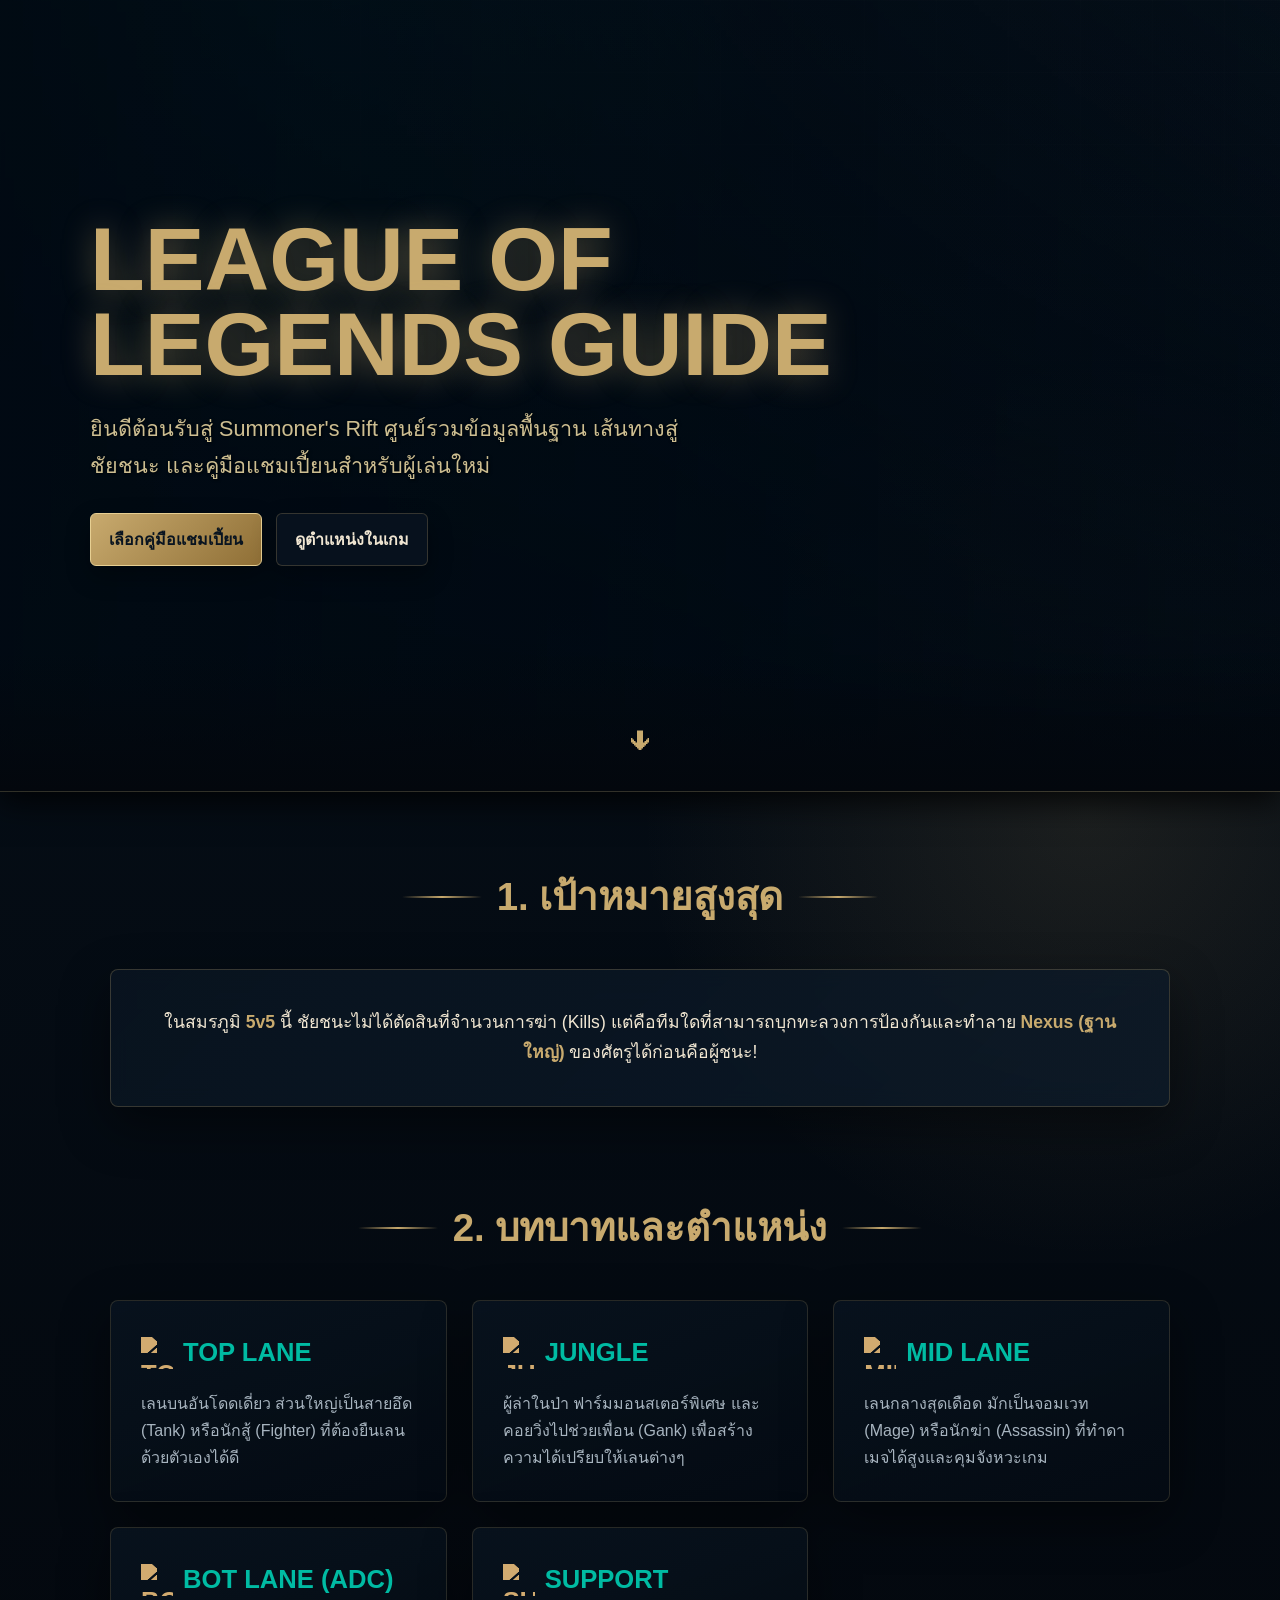
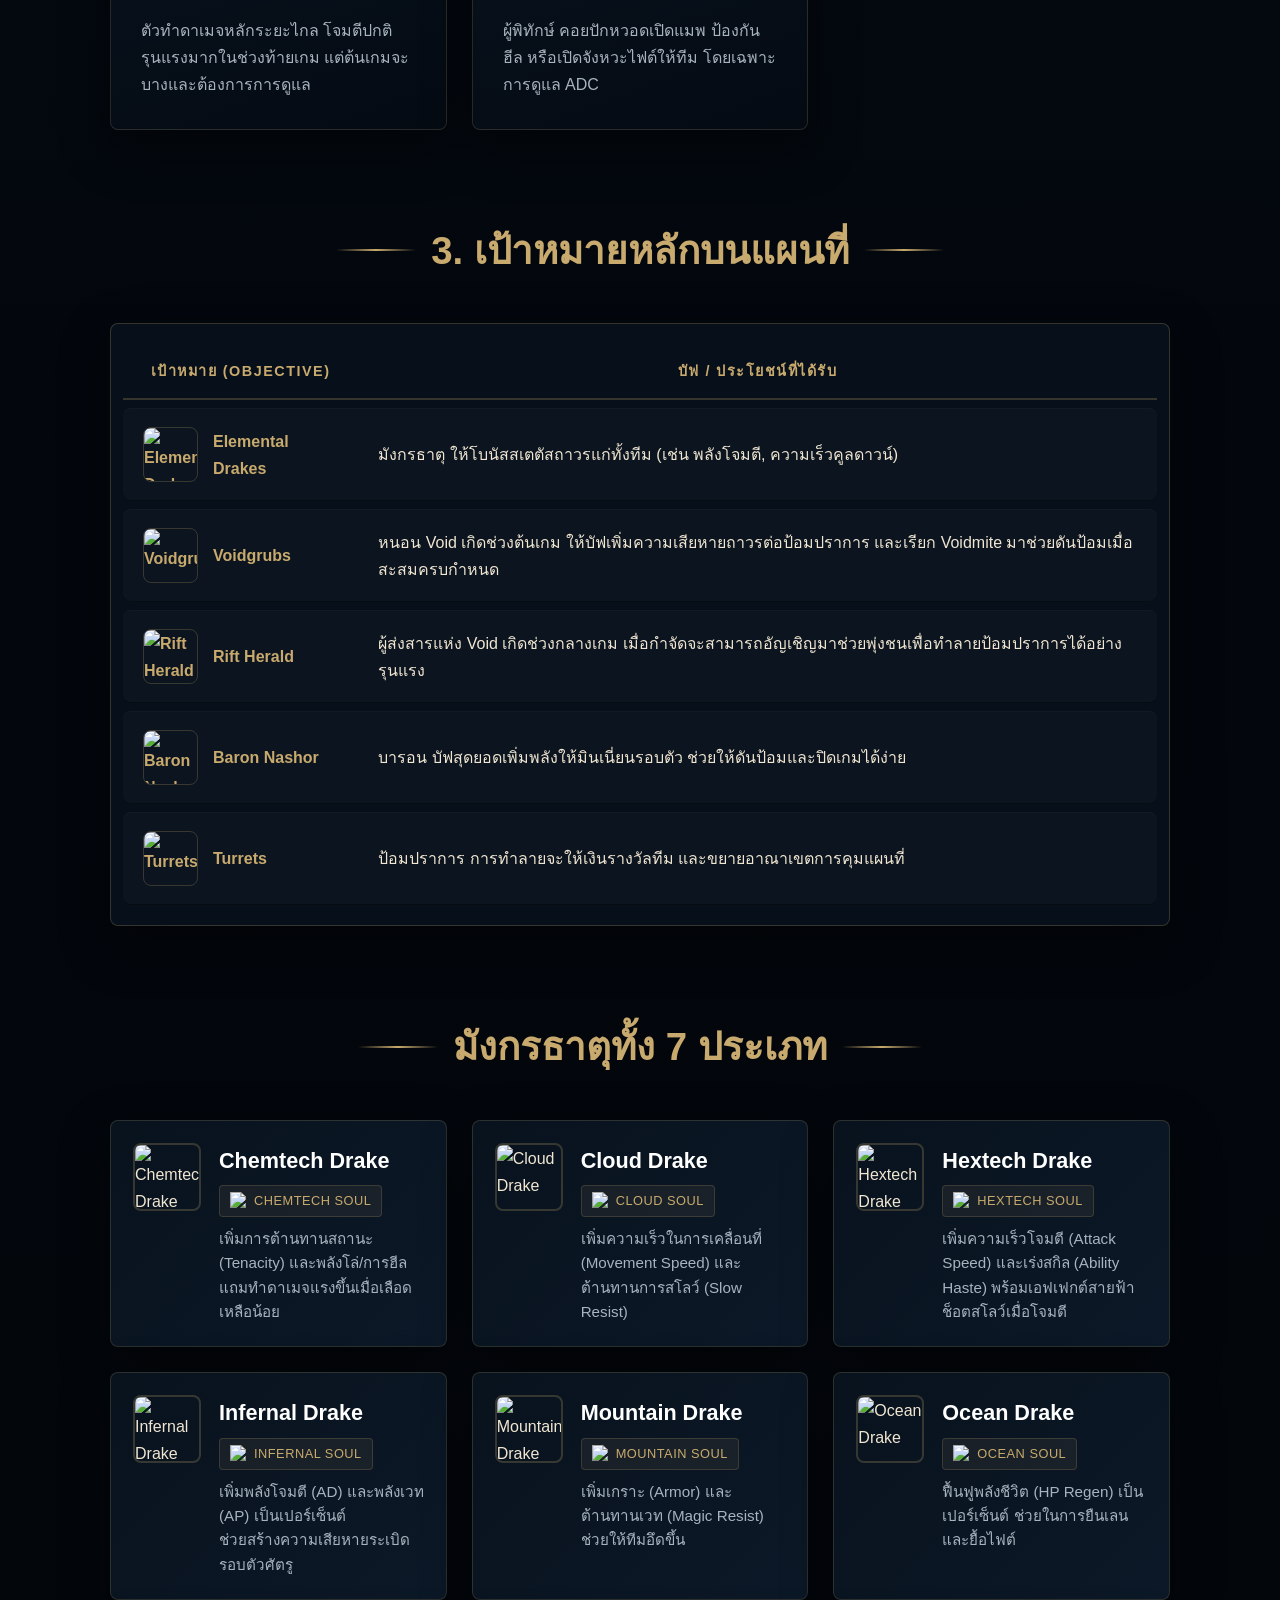
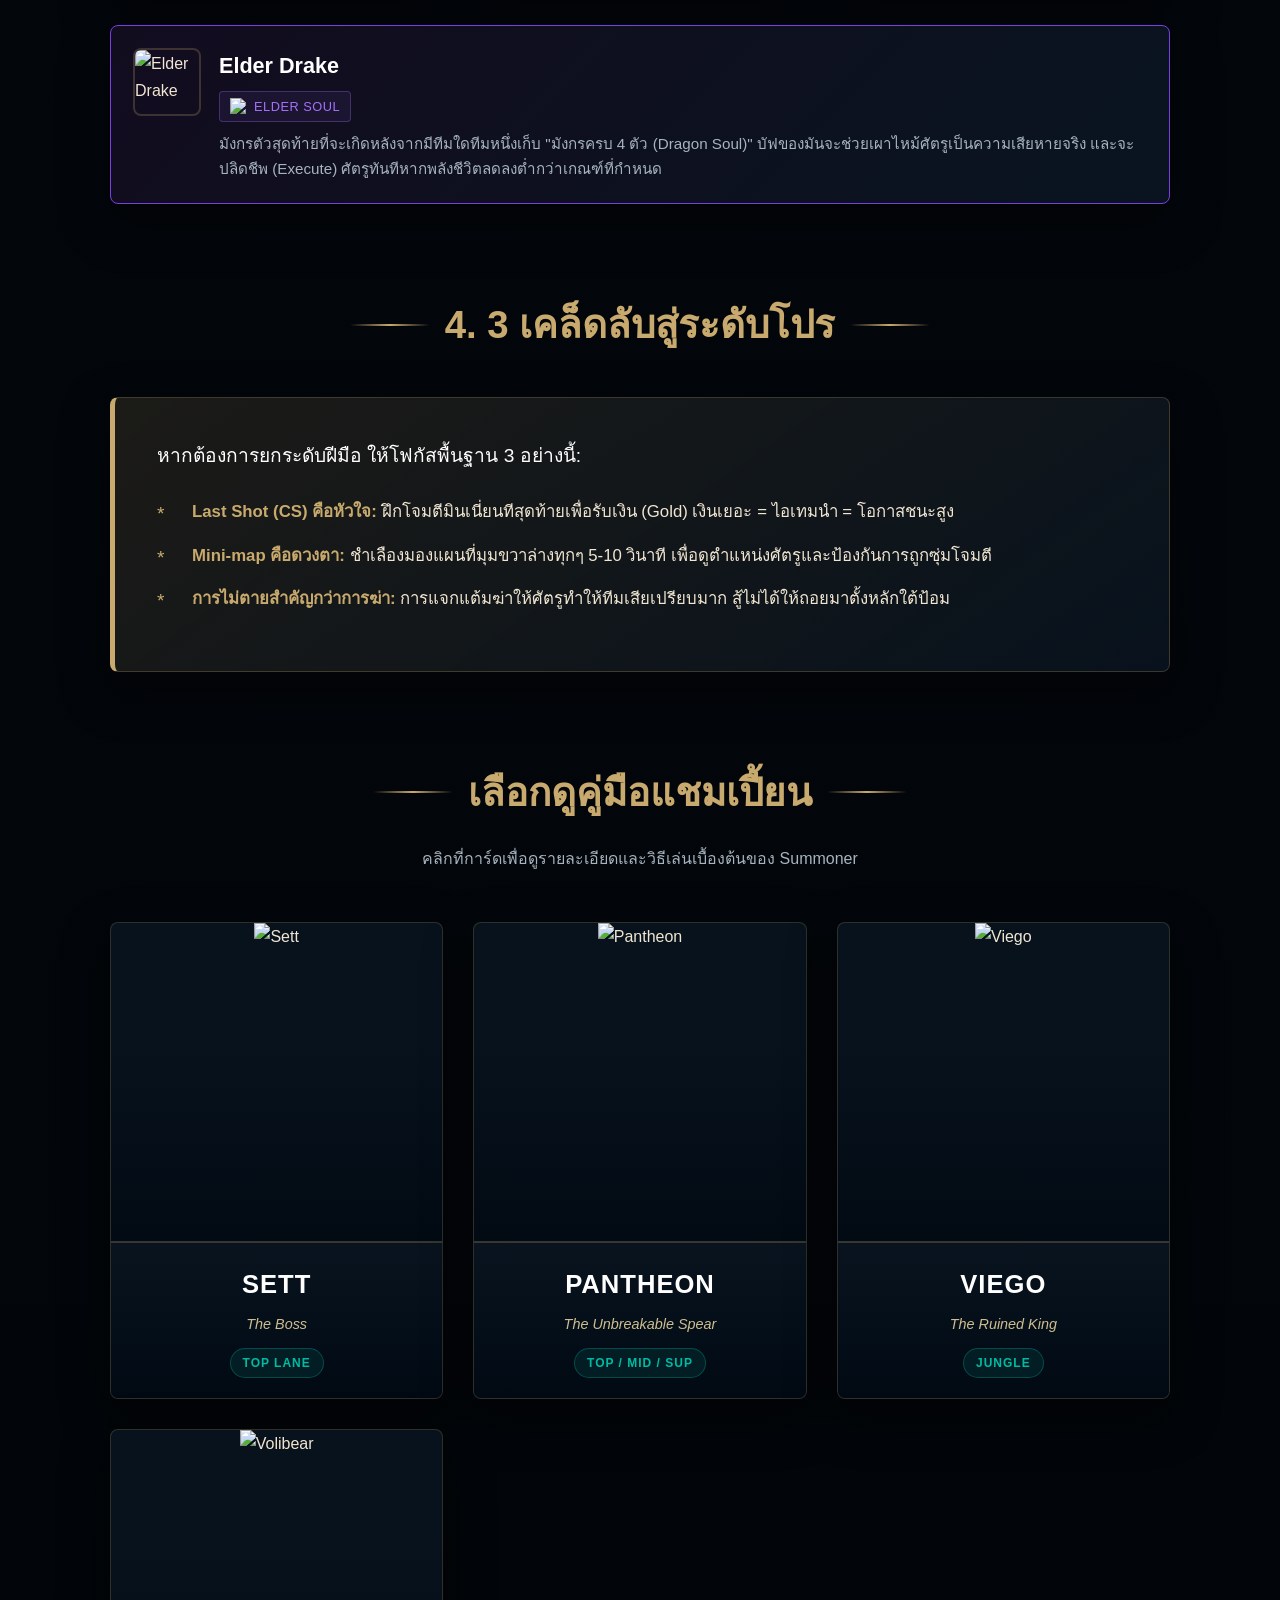
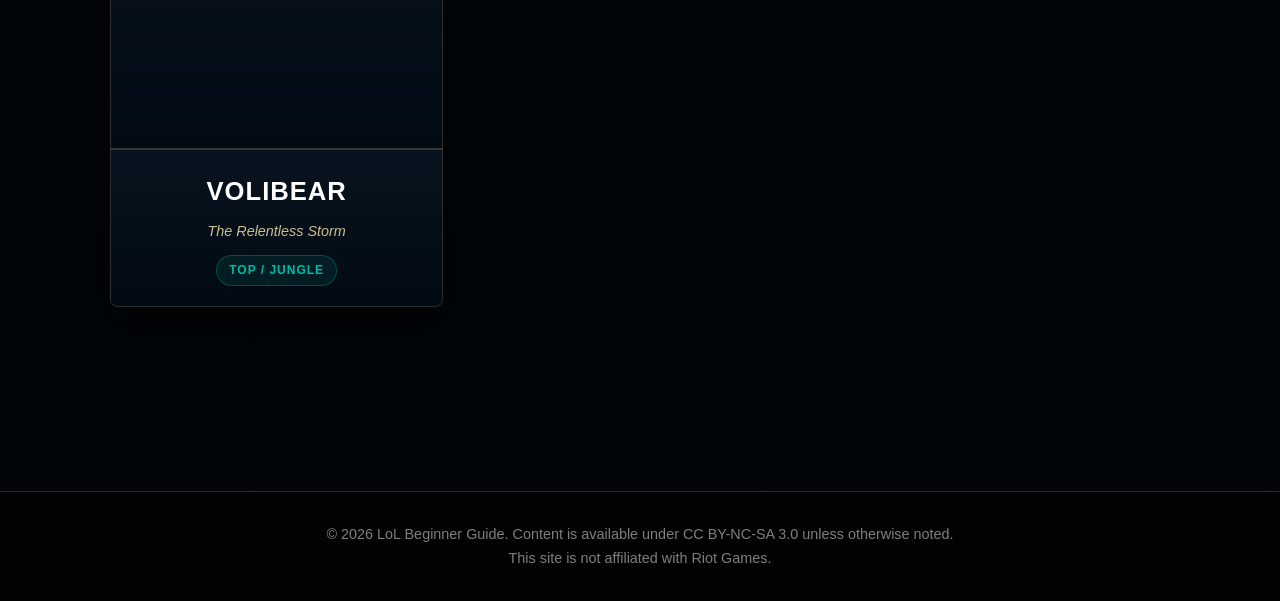
==== commit 283d995d: "Change UI" ====
--- a/index.html
+++ b/index.html
@@ -16,22 +16,42 @@
 
         /* สีหลักของธีม */
         :root {
-            --bg-dark: #010a13;
+            --bg-dark: #03070d;
             --bg-card: #091420;
+            --bg-card-soft: rgba(9, 20, 32, 0.82);
             --text-main: #f0e6d2;
+            --text-muted: #a7b4bf;
             --text-highlight: #c8aa6e;
             --accent-blue: #00bba3;
-            --border-color: #32281f;
-            --shadow: 0 4px 15px rgba(0, 0, 0, 0.6);
+            --accent-cyan: #2de2c5;
+            --border-color: rgba(200, 170, 110, 0.24);
+            --border-blue: rgba(0, 187, 163, 0.24);
+            --shadow: 0 18px 50px rgba(0, 0, 0, 0.45);
         }
 
         body {
-            background-color: var(--bg-dark);
+            background:
+                radial-gradient(circle at 20% 0%, rgba(0, 187, 163, 0.13), transparent 32rem),
+                radial-gradient(circle at 85% 15%, rgba(200, 170, 110, 0.12), transparent 28rem),
+                linear-gradient(180deg, #06101a 0%, var(--bg-dark) 36%, #020508 100%);
             color: var(--text-main);
             line-height: 1.7;
             overflow-x: hidden;
         }
 
+        body::before {
+            content: '';
+            position: fixed;
+            inset: 0;
+            pointer-events: none;
+            z-index: -1;
+            background-image:
+                linear-gradient(rgba(255, 255, 255, 0.025) 1px, transparent 1px),
+                linear-gradient(90deg, rgba(255, 255, 255, 0.018) 1px, transparent 1px);
+            background-size: 72px 72px;
+            mask-image: linear-gradient(to bottom, rgba(0, 0, 0, 0.7), transparent 75%);
+        }
+
         strong {
             color: var(--text-highlight);
             font-weight: 600;
@@ -40,64 +60,130 @@
         /* --- Header: Hero Section --- */
         header {
             position: relative;
-            background: linear-gradient(180deg, rgba(1, 10, 19, 0.4) 0%, rgba(1, 10, 19, 1) 100%),
-                url('https://cdn1.epicgames.com/offer/24b9b5e323bc40eea252a10cdd3b2f10/EGS_LeagueofLegends_RiotGames_S1_2560x1440-47eb328eac5ddd63ebd096ded7d0d5ab') no-repeat 100% 0%/cover;
-            height: 80vh;
+            background:
+                linear-gradient(90deg, rgba(1, 10, 19, 0.95) 0%, rgba(1, 10, 19, 0.7) 46%, rgba(1, 10, 19, 0.22) 100%),
+                linear-gradient(180deg, rgba(1, 10, 19, 0.12) 0%, rgba(1, 10, 19, 1) 100%),
+                url('https://cdn1.epicgames.com/offer/24b9b5e323bc40eea252a10cdd3b2f10/EGS_LeagueofLegends_RiotGames_S1_2560x1440-47eb328eac5ddd63ebd096ded7d0d5ab') no-repeat 74% 0%/cover;
+            min-height: 680px;
+            height: 88vh;
             display: flex;
             flex-direction: column;
             justify-content: center;
-            align-items: center;
-            text-align: center;
-            border-bottom: 2px solid var(--text-highlight);
-            padding: 20px;
+            align-items: flex-start;
+            text-align: left;
+            border-bottom: 1px solid var(--border-color);
+            padding: 88px max(24px, calc((100vw - 1100px) / 2)) 96px;
             box-shadow: 0 10px 30px rgba(0, 0, 0, 0.8);
         }
 
+        header::after {
+            content: '';
+            position: absolute;
+            left: 0;
+            right: 0;
+            bottom: 0;
+            height: 140px;
+            background: linear-gradient(180deg, transparent, var(--bg-dark));
+            pointer-events: none;
+        }
+
         header h1 {
-            font-size: 4rem;
+            position: relative;
+            z-index: 1;
+            max-width: 780px;
+            font-size: clamp(3.2rem, 7vw, 6.4rem);
+            line-height: 0.95;
             color: var(--text-highlight);
             text-transform: uppercase;
-            letter-spacing: 4px;
-            margin-bottom: 20px;
-            text-shadow: 0 0 20px rgba(200, 170, 110, 0.7);
+            letter-spacing: 0;
+            margin-bottom: 24px;
+            text-shadow: 0 0 32px rgba(200, 170, 110, 0.42);
             animation: fadeInDown 1s ease-out;
         }
 
         header p {
-            font-size: 1.4rem;
-            max-width: 700px;
+            position: relative;
+            z-index: 1;
+            font-size: clamp(1.05rem, 2vw, 1.35rem);
+            max-width: 640px;
             color: #cdbe91;
             text-shadow: 1px 1px 3px rgba(0, 0, 0, 0.8);
-            margin-bottom: 40px;
+            margin-bottom: 28px;
             animation: fadeInUp 1s ease-out 0.3s both;
+        }
+
+        .hero-actions {
+            position: relative;
+            z-index: 1;
+            display: flex;
+            flex-wrap: wrap;
+            gap: 14px;
+            animation: fadeInUp 1s ease-out 0.45s both;
+        }
+
+        .hero-btn {
+            display: inline-flex;
+            align-items: center;
+            justify-content: center;
+            min-height: 46px;
+            padding: 12px 18px;
+            border-radius: 6px;
+            border: 1px solid var(--border-color);
+            color: var(--text-main);
+            text-decoration: none;
+            font-weight: 700;
+            background: rgba(9, 20, 32, 0.78);
+            box-shadow: 0 10px 24px rgba(0, 0, 0, 0.32);
+            transition: transform 0.25s ease, border-color 0.25s ease, background 0.25s ease;
+        }
+
+        .hero-btn.primary {
+            background: linear-gradient(135deg, #c8aa6e, #8f6f36);
+            color: #091420;
+            border-color: #e7cf92;
+        }
+
+        .hero-btn:hover {
+            transform: translateY(-3px);
+            border-color: var(--accent-cyan);
+            background: rgba(0, 187, 163, 0.13);
+        }
+
+        .hero-btn.primary:hover {
+            background: linear-gradient(135deg, #e0c987, #aa8342);
+            border-color: #f0e6d2;
         }
 
         .scroll-down {
             position: absolute;
-            bottom: 30px;
+            z-index: 2;
+            bottom: 28px;
+            left: 50%;
             animation: bounce 2s infinite;
             color: var(--text-highlight);
             font-size: 1.5rem;
             text-decoration: none;
+            transform: translateX(-50%);
         }
 
         /* --- Main Content Area --- */
         .container {
             max-width: 1100px;
             margin: 0 auto;
-            padding: 60px 20px;
+            padding: 72px 20px 46px;
         }
 
         section {
-            margin-bottom: 80px;
+            margin-bottom: 88px;
+            scroll-margin-top: 24px;
         }
 
         /* Info Section */
         h2 {
             color: var(--text-highlight);
-            font-size: 2.5rem;
+            font-size: clamp(1.75rem, 3vw, 2.55rem);
             text-transform: uppercase;
-            letter-spacing: 2px;
+            letter-spacing: 0;
             text-align: center;
             margin-bottom: 40px;
             display: flex;
@@ -117,13 +203,14 @@
 
         /* --- 1. Basics Section --- */
         #basics p {
-            background-color: var(--bg-card);
-            padding: 30px;
-            border-radius: 10px;
+            background: linear-gradient(135deg, rgba(9, 20, 32, 0.92), rgba(13, 27, 42, 0.76));
+            padding: clamp(24px, 4vw, 38px);
+            border-radius: 8px;
             border: 1px solid var(--border-color);
             font-size: 1.1rem;
             box-shadow: var(--shadow);
             text-align: center;
+            backdrop-filter: blur(10px);
         }
 
         /* --- 2. Positions: Grid & Cards --- */
@@ -134,8 +221,8 @@
         }
 
         .pos-card {
-            background-color: var(--bg-card);
-            border: 1px solid var(--border-color);
+            background: linear-gradient(160deg, var(--bg-card-soft), rgba(4, 11, 19, 0.94));
+            border: 1px solid rgba(200, 170, 110, 0.18);
             border-radius: 8px;
             padding: 30px;
             transition: all 0.3s ease;
@@ -177,7 +264,7 @@
         }
 
         .pos-card p {
-            color: #a0a0a0;
+            color: var(--text-muted);
             font-size: 1rem;
         }
 
@@ -191,12 +278,13 @@
 
         /* --- 3. Objectives: Table --- */
         .table-container {
-            background-color: var(--bg-card);
-            border-radius: 12px;
-            padding: 10px;
+            background: rgba(9, 20, 32, 0.72);
+            border-radius: 8px;
+            padding: 12px;
             border: 1px solid var(--border-color);
             box-shadow: var(--shadow);
             overflow-x: auto;
+            backdrop-filter: blur(10px);
         }
 
         .objective-table {
@@ -218,7 +306,7 @@
 
         .objective-table td {
             padding: 18px 20px;
-            background-color: rgba(255, 255, 255, 0.01);
+            background-color: rgba(255, 255, 255, 0.025);
             border-top: 1px solid rgba(255, 255, 255, 0.03);
             border-bottom: 1px solid rgba(0, 0, 0, 0.4);
             transition: all 0.2s ease;
@@ -267,9 +355,9 @@
         }
 
         .dragon-card {
-            background: linear-gradient(135deg, var(--bg-card) 0%, #0d1b2a 100%);
-            border: 1px solid var(--border-color);
-            border-radius: 12px;
+            background: linear-gradient(135deg, rgba(9, 20, 32, 0.92) 0%, rgba(13, 27, 42, 0.9) 100%);
+            border: 1px solid rgba(200, 170, 110, 0.18);
+            border-radius: 8px;
             padding: 22px;
             display: flex;
             gap: 18px;
@@ -353,7 +441,7 @@
         }
 
         .dragon-desc {
-            color: #b3b3b3;
+            color: var(--text-muted);
             font-size: 0.95rem;
             line-height: 1.6;
             margin-top: 4px;
@@ -361,10 +449,11 @@
 
         /* --- 4. Tips Box --- */
         .tips-container {
-            background: linear-gradient(145deg, rgba(200, 170, 110, 0.1) 0%, rgba(9, 20, 32, 1) 100%);
+            background: linear-gradient(145deg, rgba(200, 170, 110, 0.13) 0%, rgba(9, 20, 32, 0.88) 100%);
+            border: 1px solid var(--border-color);
             border-left: 5px solid var(--text-highlight);
-            padding: 40px;
-            border-radius: 0 10px 10px 0;
+            padding: clamp(26px, 4vw, 42px);
+            border-radius: 8px;
             box-shadow: var(--shadow);
         }
 
@@ -386,7 +475,7 @@
         }
 
         .tips-list li::before {
-            content: '✦';
+            content: '*';
             position: absolute;
             left: 0;
             color: var(--text-highlight);
@@ -396,6 +485,12 @@
         /* --- Champion Guides Section --- */
         .champ-section {
             text-align: center;
+        }
+
+        .champ-section>p {
+            max-width: 620px;
+            margin: -20px auto 0;
+            color: var(--text-muted);
         }
 
         .champ-grid {
@@ -406,9 +501,9 @@
         }
 
         .champ-card {
-            background-color: var(--bg-card);
-            border: 1px solid var(--border-color);
-            border-radius: 12px;
+            background: rgba(9, 20, 32, 0.9);
+            border: 1px solid rgba(200, 170, 110, 0.2);
+            border-radius: 8px;
             text-decoration: none;
             color: var(--text-main);
             transition: all 0.4s cubic-bezier(0.25, 0.8, 0.25, 1);
@@ -432,6 +527,13 @@
             height: 320px;
             overflow: hidden;
             border-bottom: 2px solid var(--border-color);
+        }
+
+        .champ-img-wrapper::after {
+            content: '';
+            position: absolute;
+            inset: 35% 0 0;
+            background: linear-gradient(180deg, transparent, rgba(1, 10, 19, 0.9));
         }
 
         .champ-img {
@@ -488,7 +590,7 @@
 
         /* --- Footer --- */
         footer {
-            background-color: rgba(0, 0, 0, 0.5);
+            background: rgba(0, 0, 0, 0.45);
             text-align: center;
             padding: 30px;
             color: #7e7e7e;
@@ -529,33 +631,76 @@
             50%,
             80%,
             100% {
-                transform: translateY(0);
+                transform: translate(-50%, 0);
             }
 
             40% {
-                transform: translateY(-10px);
+                transform: translate(-50%, -10px);
             }
 
             60% {
-                transform: translateY(-5px);
+                transform: translate(-50%, -5px);
             }
         }
 
         @media (max-width: 768px) {
-            header h1 {
-                font-size: 2.5rem;
+            header {
+                min-height: 620px;
+                height: auto;
+                padding-top: 78px;
+                background-position: 62% 0%;
             }
 
             h2 {
                 font-size: 2rem;
             }
 
+            h2::before,
+            h2::after {
+                width: 34px;
+            }
+
             .container {
                 padding: 40px 15px;
             }
 
             .tips-container {
                 padding: 25px;
+            }
+
+            .dragon-grid {
+                grid-template-columns: 1fr;
+            }
+
+            .dragon-card {
+                flex-direction: column;
+            }
+
+            .dragon-card:last-child {
+                grid-column: auto;
+            }
+        }
+
+        @media (max-width: 520px) {
+            header {
+                padding-inline: 18px;
+            }
+
+            .hero-actions,
+            .hero-btn {
+                width: 100%;
+            }
+
+            .scroll-down {
+                display: none;
+            }
+
+            .objective-table {
+                min-width: 520px;
+            }
+
+            .champ-img-wrapper {
+                height: 280px;
             }
         }
     </style>
@@ -568,6 +713,10 @@
         <h1>League of Legends Guide</h1>
         <p>ยินดีต้อนรับสู่ Summoner's Rift ศูนย์รวมข้อมูลพื้นฐาน เส้นทางสู่ชัยชนะ และคู่มือแชมเปี้ยนสำหรับผู้เล่นใหม่
         </p>
+        <div class="hero-actions">
+            <a href="#champions" class="hero-btn primary">เลือกคู่มือแชมเปี้ยน</a>
+            <a href="#positions" class="hero-btn">ดูตำแหน่งในเกม</a>
+        </div>
         <a href="#basics" class="scroll-down">🡳</a>
     </header>
 
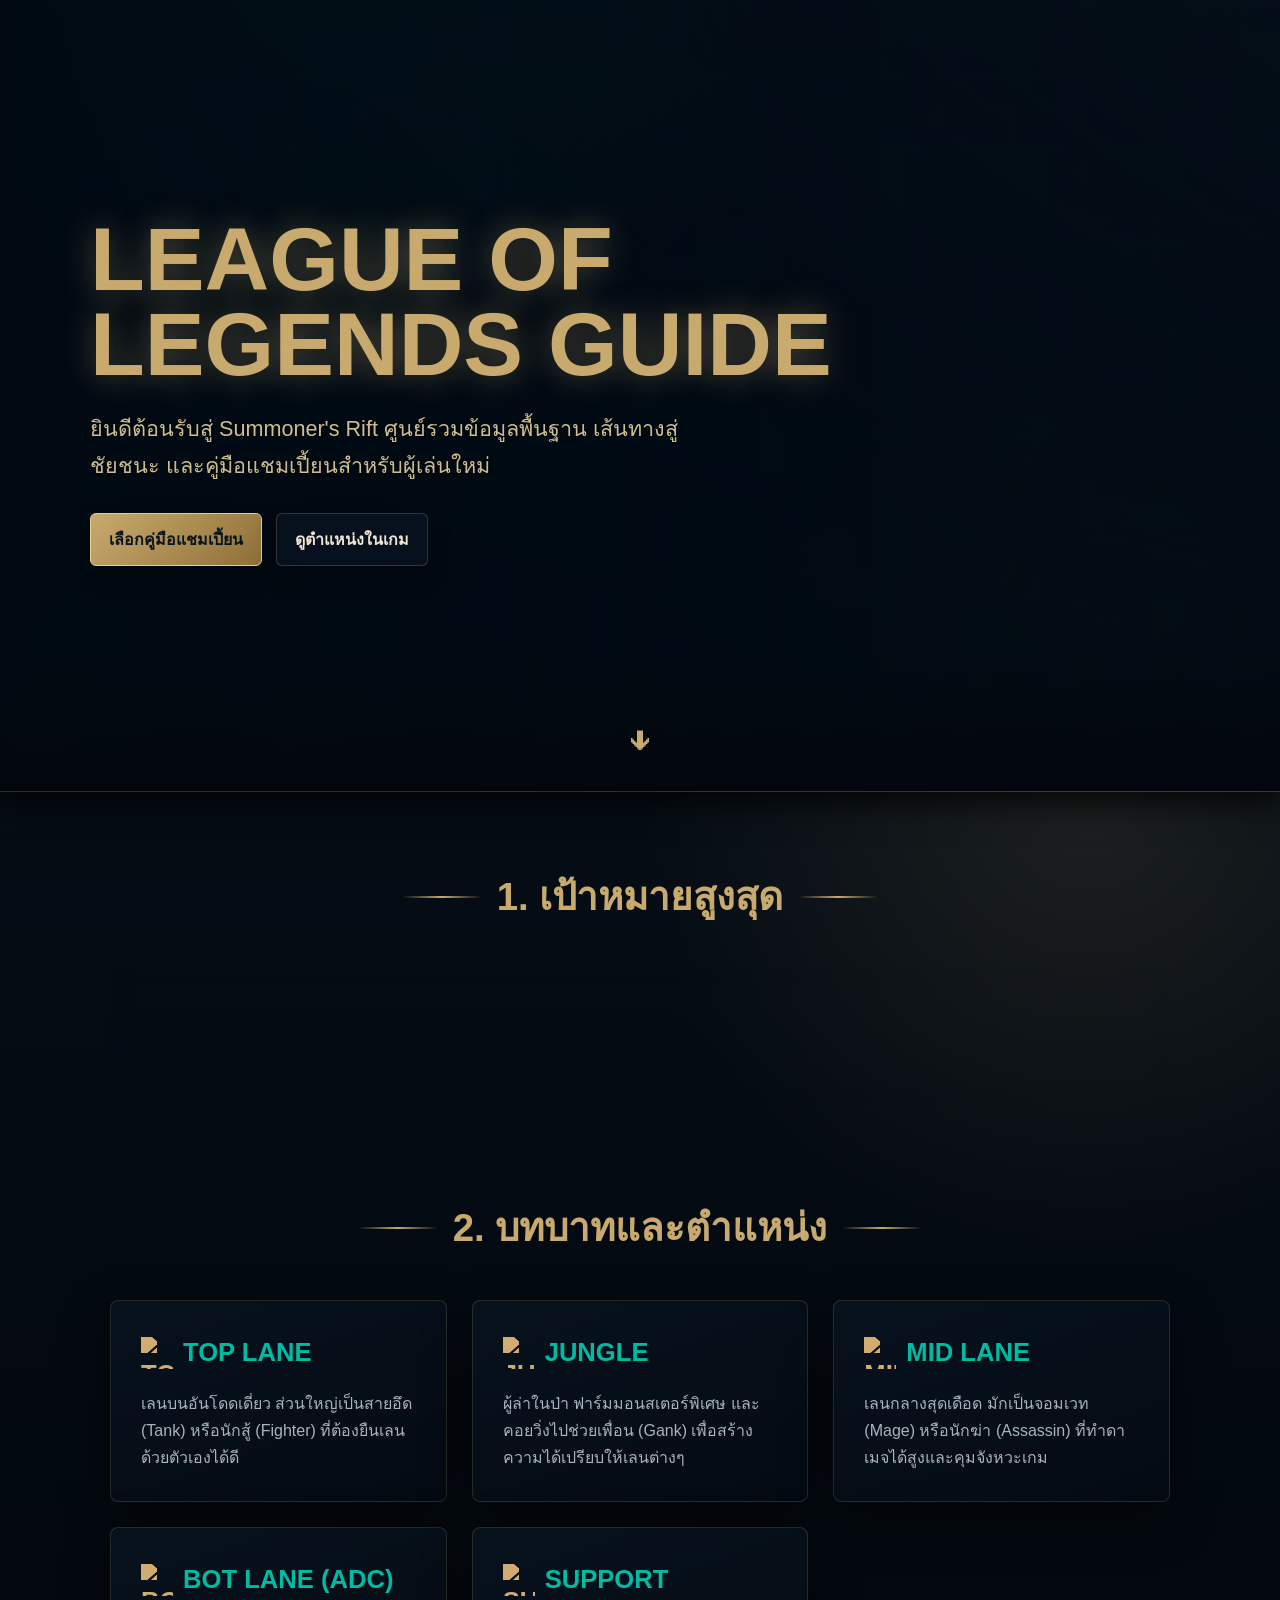
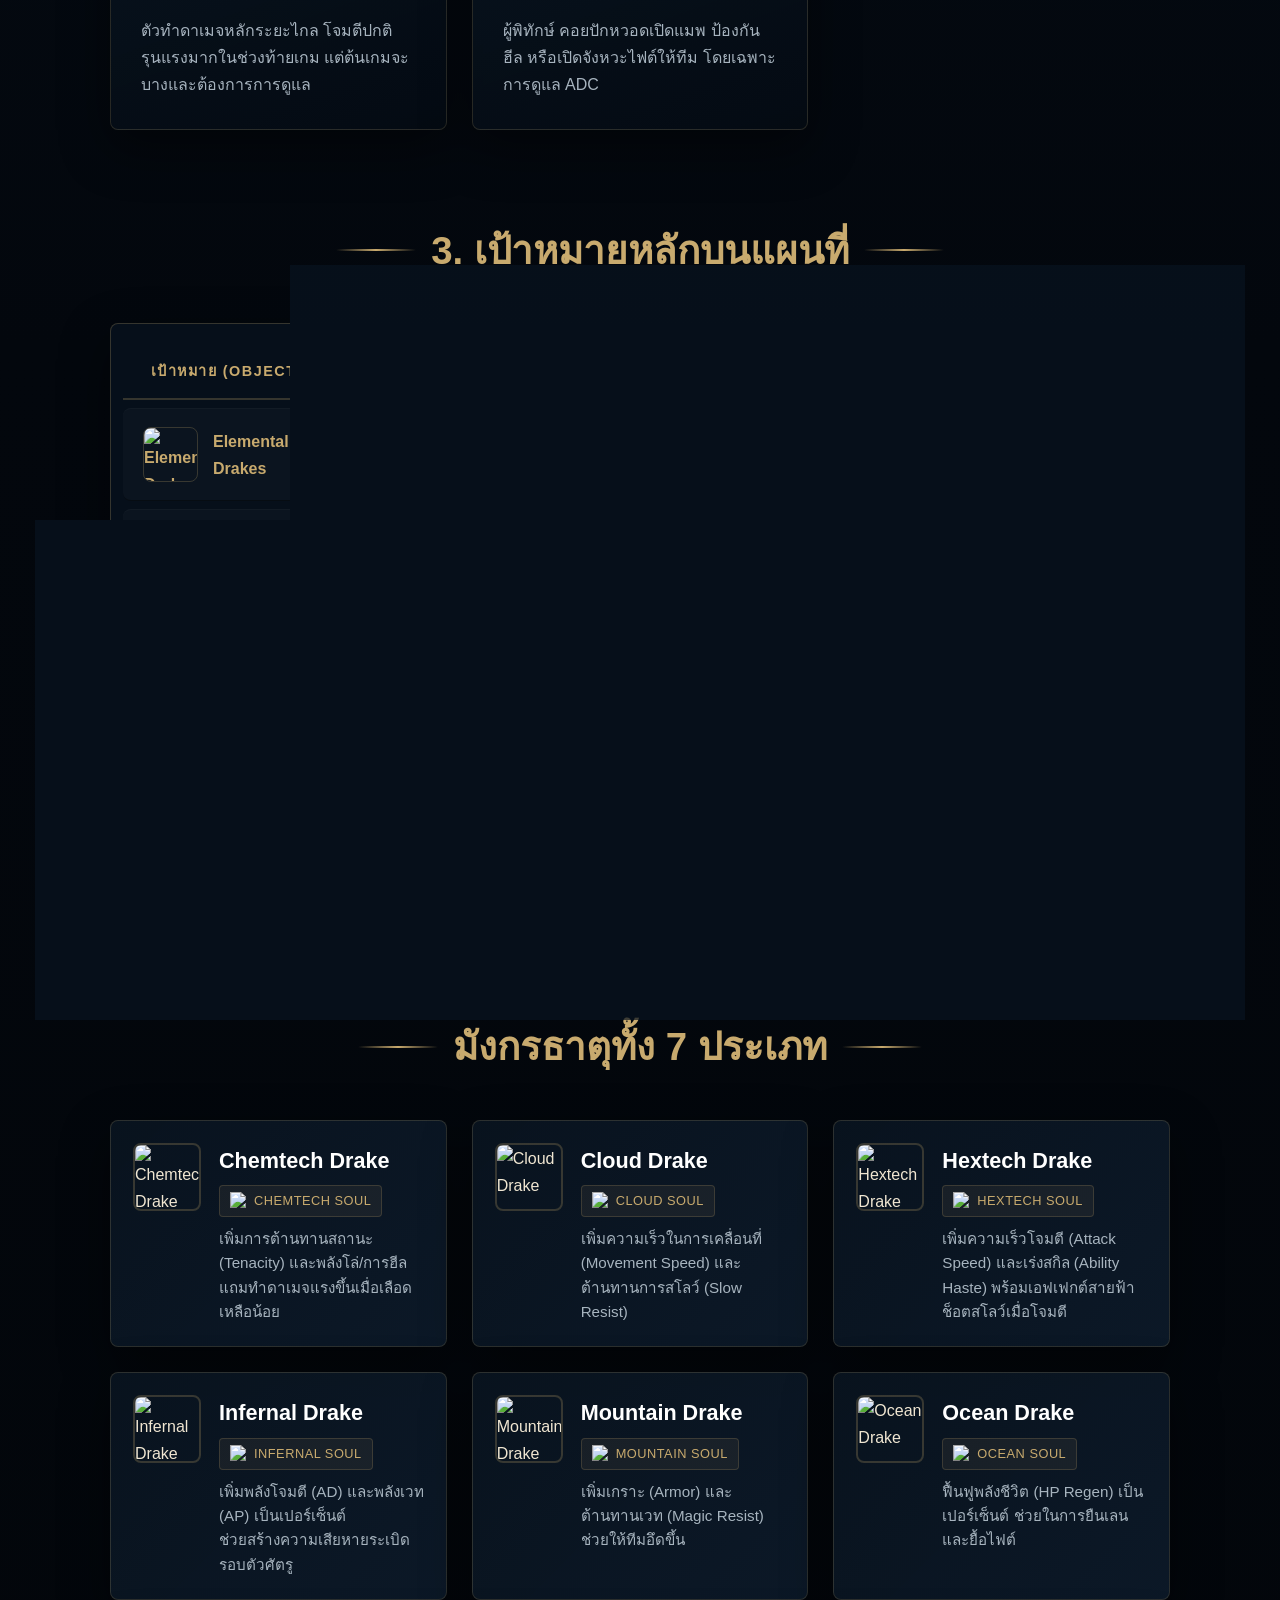
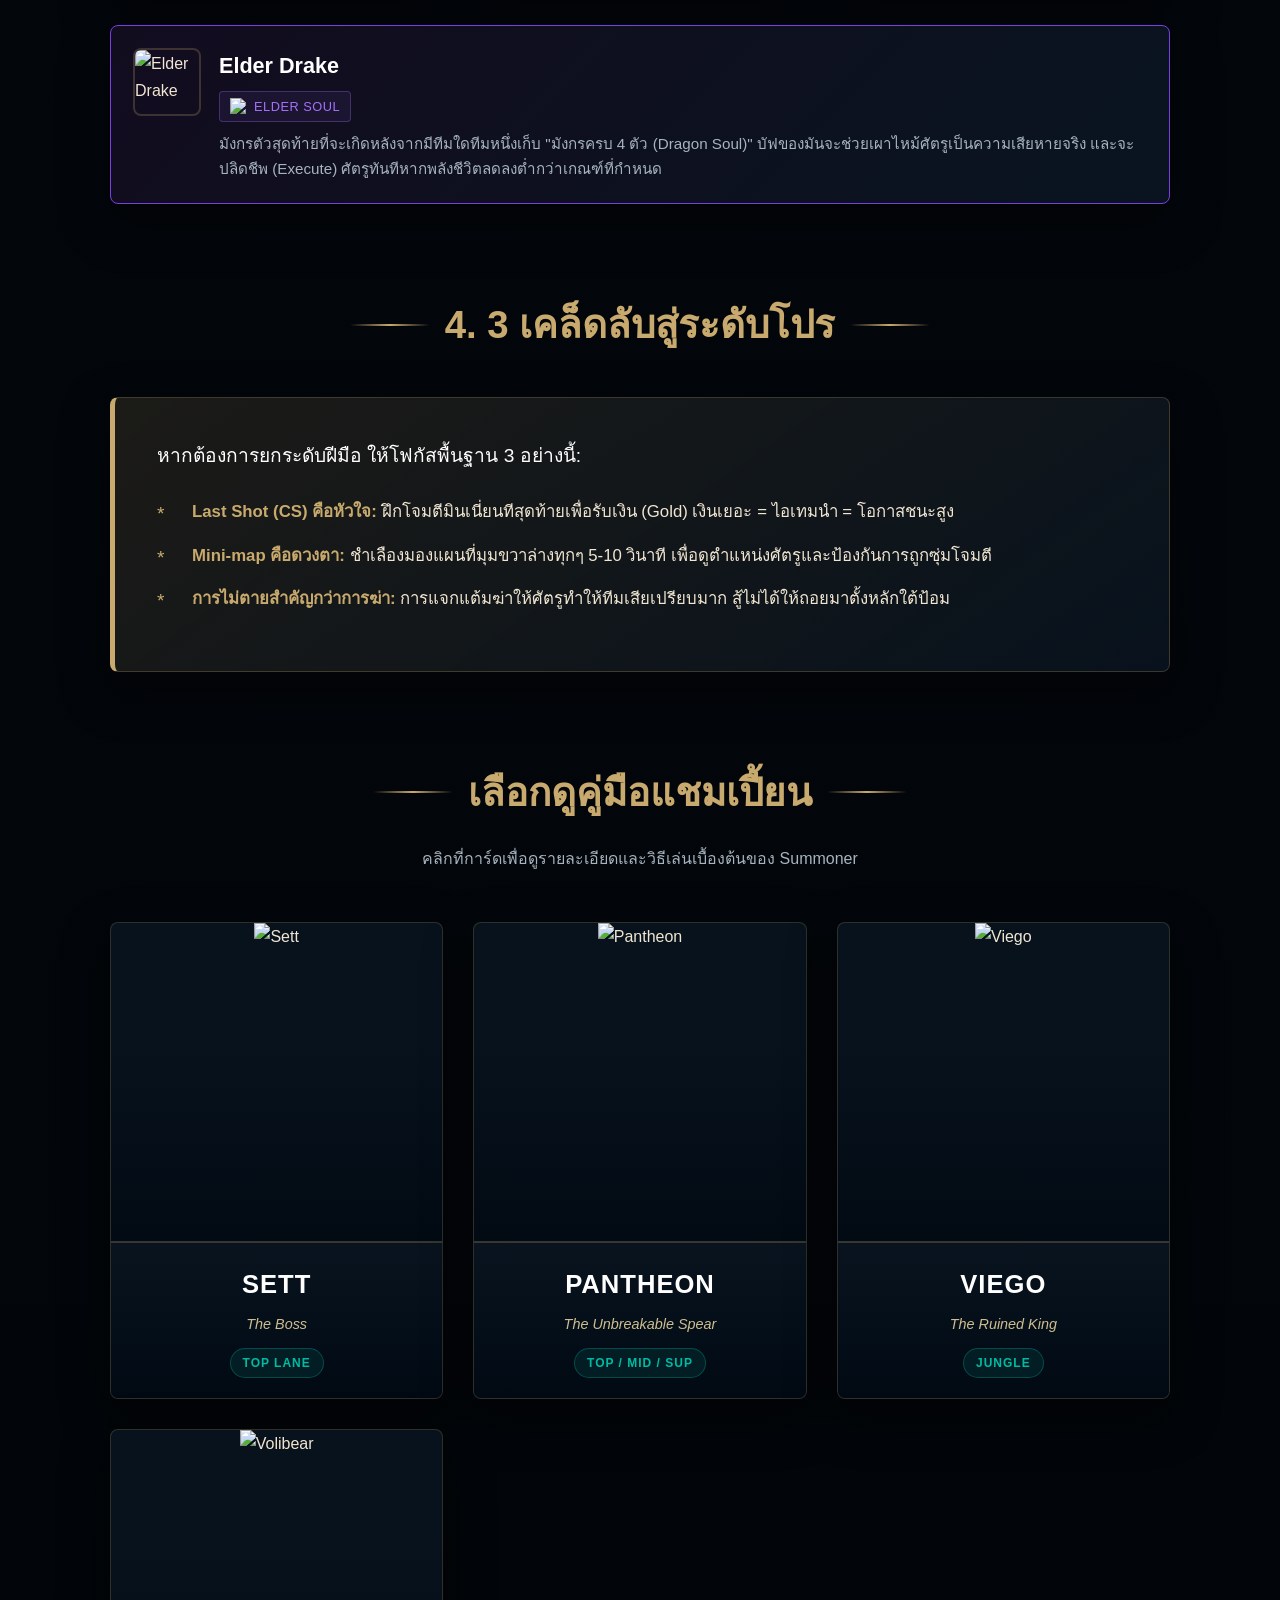
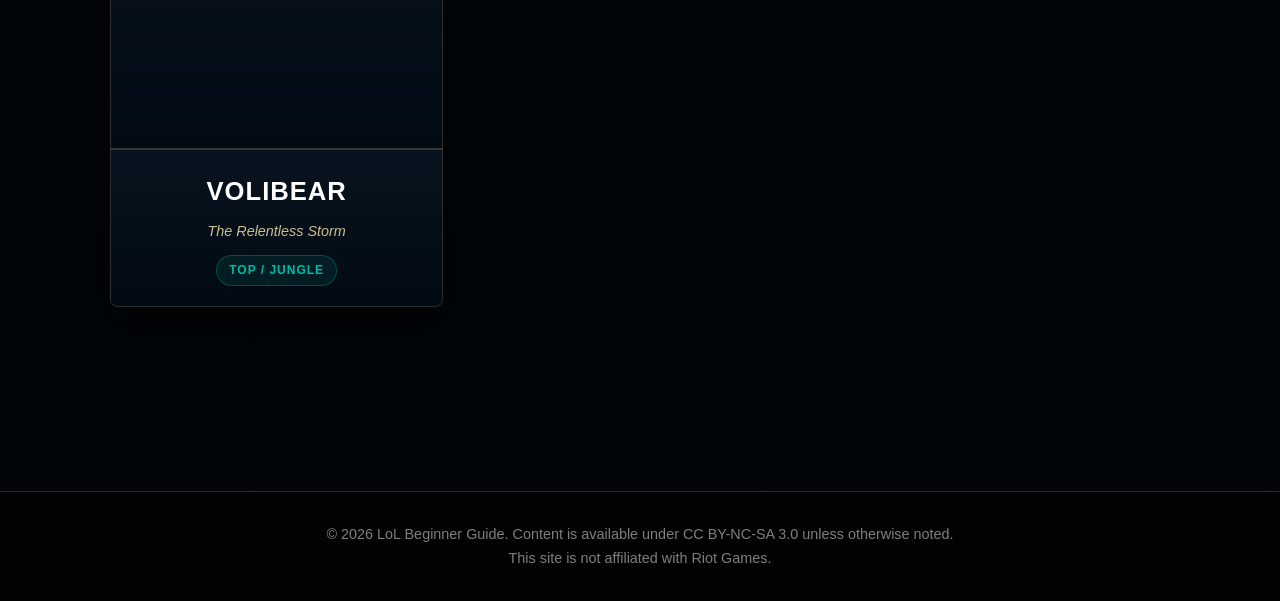
==== commit d04e8497: "Add files via upload" ====
--- a/index.html
+++ b/index.html
@@ -1,20 +1,20 @@
-<!DOCTYPE html>
-<html lang="th">
-
-<head>
-    <meta charset="UTF-8">
-    <meta name="viewport" content="width=device-width, initial-scale=1.0">
-    <title>LoL Guide for Beginners | ศูนย์ฝึก Summoner มือใหม่</title>
-    <style>
-        /* --- Reset & Base Styles --- */
-        * {
-            margin: 0;
-            padding: 0;
-            box-sizing: border-box;
-            font-family: 'Helvetica Neue', 'Segoe UI', Tahoma, Geneva, Verdana, sans-serif;
-        }
-
-        /* สีหลักของธีม */
+<!DOCTYPE html>
+<html lang="th">
+
+<head>
+    <meta charset="UTF-8">
+    <meta name="viewport" content="width=device-width, initial-scale=1.0">
+    <title>LoL Guide for Beginners | ศูนย์ฝึก Summoner มือใหม่</title>
+    <style>
+        /* --- Reset & Base Styles --- */
+        * {
+            margin: 0;
+            padding: 0;
+            box-sizing: border-box;
+            font-family: 'Helvetica Neue', 'Segoe UI', Tahoma, Geneva, Verdana, sans-serif;
+        }
+
+        /* สีหลักของธีม */
         :root {
             --bg-dark: #03070d;
             --bg-card: #091420;
@@ -51,13 +51,13 @@
             background-size: 72px 72px;
             mask-image: linear-gradient(to bottom, rgba(0, 0, 0, 0.7), transparent 75%);
         }
-
-        strong {
-            color: var(--text-highlight);
-            font-weight: 600;
-        }
-
-        /* --- Header: Hero Section --- */
+
+        strong {
+            color: var(--text-highlight);
+            font-weight: 600;
+        }
+
+        /* --- Header: Hero Section --- */
         header {
             position: relative;
             background:
@@ -165,8 +165,8 @@
             text-decoration: none;
             transform: translateX(-50%);
         }
-
-        /* --- Main Content Area --- */
+
+        /* --- Main Content Area --- */
         .container {
             max-width: 1100px;
             margin: 0 auto;
@@ -177,8 +177,8 @@
             margin-bottom: 88px;
             scroll-margin-top: 24px;
         }
-
-        /* Info Section */
+
+        /* Info Section */
         h2 {
             color: var(--text-highlight);
             font-size: clamp(1.75rem, 3vw, 2.55rem);
@@ -186,22 +186,22 @@
             letter-spacing: 0;
             text-align: center;
             margin-bottom: 40px;
-            display: flex;
-            align-items: center;
-            justify-content: center;
-            gap: 15px;
-        }
-
-        h2::before,
-        h2::after {
-            content: '';
-            display: block;
-            width: 80px;
-            height: 2px;
-            background: linear-gradient(90deg, transparent, var(--text-highlight), transparent);
-        }
-
-        /* --- 1. Basics Section --- */
+            display: flex;
+            align-items: center;
+            justify-content: center;
+            gap: 15px;
+        }
+
+        h2::before,
+        h2::after {
+            content: '';
+            display: block;
+            width: 80px;
+            height: 2px;
+            background: linear-gradient(90deg, transparent, var(--text-highlight), transparent);
+        }
+
+        /* --- 1. Basics Section --- */
         #basics p {
             background: linear-gradient(135deg, rgba(9, 20, 32, 0.92), rgba(13, 27, 42, 0.76));
             padding: clamp(24px, 4vw, 38px);
@@ -212,71 +212,71 @@
             text-align: center;
             backdrop-filter: blur(10px);
         }
-
-        /* --- 2. Positions: Grid & Cards --- */
-        .position-grid {
-            display: grid;
-            grid-template-columns: repeat(auto-fit, minmax(280px, 1fr));
-            gap: 25px;
-        }
-
+
+        /* --- 2. Positions: Grid & Cards --- */
+        .position-grid {
+            display: grid;
+            grid-template-columns: repeat(auto-fit, minmax(280px, 1fr));
+            gap: 25px;
+        }
+
         .pos-card {
             background: linear-gradient(160deg, var(--bg-card-soft), rgba(4, 11, 19, 0.94));
             border: 1px solid rgba(200, 170, 110, 0.18);
             border-radius: 8px;
-            padding: 30px;
-            transition: all 0.3s ease;
-            position: relative;
-            overflow: hidden;
-            box-shadow: var(--shadow);
-        }
-
-        .pos-card::before {
-            content: '';
-            position: absolute;
-            top: 0;
-            left: 0;
-            width: 100%;
-            height: 3px;
-            background: linear-gradient(90deg, transparent, var(--accent-blue), transparent);
-            opacity: 0;
-            transition: 0.3s;
-        }
-
-        .pos-card:hover {
-            transform: translateY(-8px);
-            border-color: var(--accent-blue);
-            box-shadow: 0 8px 25px rgba(0, 187, 163, 0.3);
-        }
-
-        .pos-card:hover::before {
-            opacity: 1;
-        }
-
-        .pos-card h3 {
-            color: var(--accent-blue);
-            font-size: 1.6rem;
-            margin-bottom: 15px;
-            text-transform: uppercase;
-            display: flex;
-            align-items: center;
-            gap: 10px;
-        }
-
+            padding: 30px;
+            transition: all 0.3s ease;
+            position: relative;
+            overflow: hidden;
+            box-shadow: var(--shadow);
+        }
+
+        .pos-card::before {
+            content: '';
+            position: absolute;
+            top: 0;
+            left: 0;
+            width: 100%;
+            height: 3px;
+            background: linear-gradient(90deg, transparent, var(--accent-blue), transparent);
+            opacity: 0;
+            transition: 0.3s;
+        }
+
+        .pos-card:hover {
+            transform: translateY(-8px);
+            border-color: var(--accent-blue);
+            box-shadow: 0 8px 25px rgba(0, 187, 163, 0.3);
+        }
+
+        .pos-card:hover::before {
+            opacity: 1;
+        }
+
+        .pos-card h3 {
+            color: var(--accent-blue);
+            font-size: 1.6rem;
+            margin-bottom: 15px;
+            text-transform: uppercase;
+            display: flex;
+            align-items: center;
+            gap: 10px;
+        }
+
         .pos-card p {
             color: var(--text-muted);
             font-size: 1rem;
         }
-
-        .role-icon {
-            width: 32px;
-            height: 32px;
-            object-fit: contain;
-            filter: brightness(0) saturate(100%) invert(75%) sepia(21%) saturate(733%) hue-rotate(357deg) brightness(91%) contrast(87%);
-            transition: all 0.3s ease;
-        }
-
-        /* --- 3. Objectives: Table --- */
+
+        .role-icon {
+            width: 32px;
+            height: 32px;
+            object-fit: contain;
+            filter: brightness(0) saturate(100%) invert(75%) sepia(21%) saturate(733%) hue-rotate(357deg) brightness(91%) contrast(87%);
+            transition: all 0.3s ease;
+        }
+
+        /* --- 3. Objectives: Table --- */
         .table-container {
             background: rgba(9, 20, 32, 0.72);
             border-radius: 8px;
@@ -286,168 +286,168 @@
             overflow-x: auto;
             backdrop-filter: blur(10px);
         }
-
-        .objective-table {
-            width: 100%;
-            border-collapse: separate;
-            border-spacing: 0 8px;
-            min-width: 600px;
-        }
-
-        .objective-table th {
-            background-color: transparent;
-            color: var(--text-highlight);
-            text-transform: uppercase;
-            font-size: 0.9rem;
-            letter-spacing: 1.5px;
-            padding: 15px 20px;
-            border-bottom: 2px solid var(--border-color);
-        }
-
+
+        .objective-table {
+            width: 100%;
+            border-collapse: separate;
+            border-spacing: 0 8px;
+            min-width: 600px;
+        }
+
+        .objective-table th {
+            background-color: transparent;
+            color: var(--text-highlight);
+            text-transform: uppercase;
+            font-size: 0.9rem;
+            letter-spacing: 1.5px;
+            padding: 15px 20px;
+            border-bottom: 2px solid var(--border-color);
+        }
+
         .objective-table td {
             padding: 18px 20px;
             background-color: rgba(255, 255, 255, 0.025);
             border-top: 1px solid rgba(255, 255, 255, 0.03);
-            border-bottom: 1px solid rgba(0, 0, 0, 0.4);
-            transition: all 0.2s ease;
-        }
-
-        .objective-table tr td:first-child {
-            border-top-left-radius: 8px;
-            border-bottom-left-radius: 8px;
-        }
-
-        .objective-table tr td:last-child {
-            border-top-right-radius: 8px;
-            border-bottom-right-radius: 8px;
-        }
-
-        .objective-table tr:hover td {
-            background-color: rgba(0, 187, 163, 0.05);
-            color: #fff;
-            border-top-color: rgba(0, 187, 163, 0.2);
-            border-bottom-color: rgba(0, 187, 163, 0.2);
-        }
-
-        .obj-wrapper {
-            display: flex;
-            align-items: center;
-            gap: 15px;
-            font-weight: 600;
-            color: var(--text-highlight);
-        }
-
-        .obj-icon {
-            width: 55px;
-            height: 55px;
-            border-radius: 8px;
-            border: 1px solid var(--border-color);
-            object-fit: cover;
-        }
-
-
-        /* Dragon Section */
-        .dragon-grid {
-            display: grid;
-            grid-template-columns: repeat(auto-fill, minmax(320px, 1fr));
-            gap: 25px;
-            margin-top: 30px;
-        }
-
+            border-bottom: 1px solid rgba(0, 0, 0, 0.4);
+            transition: all 0.2s ease;
+        }
+
+        .objective-table tr td:first-child {
+            border-top-left-radius: 8px;
+            border-bottom-left-radius: 8px;
+        }
+
+        .objective-table tr td:last-child {
+            border-top-right-radius: 8px;
+            border-bottom-right-radius: 8px;
+        }
+
+        .objective-table tr:hover td {
+            background-color: rgba(0, 187, 163, 0.05);
+            color: #fff;
+            border-top-color: rgba(0, 187, 163, 0.2);
+            border-bottom-color: rgba(0, 187, 163, 0.2);
+        }
+
+        .obj-wrapper {
+            display: flex;
+            align-items: center;
+            gap: 15px;
+            font-weight: 600;
+            color: var(--text-highlight);
+        }
+
+        .obj-icon {
+            width: 55px;
+            height: 55px;
+            border-radius: 8px;
+            border: 1px solid var(--border-color);
+            object-fit: cover;
+        }
+
+
+        /* Dragon Section */
+        .dragon-grid {
+            display: grid;
+            grid-template-columns: repeat(auto-fill, minmax(320px, 1fr));
+            gap: 25px;
+            margin-top: 30px;
+        }
+
         .dragon-card {
             background: linear-gradient(135deg, rgba(9, 20, 32, 0.92) 0%, rgba(13, 27, 42, 0.9) 100%);
             border: 1px solid rgba(200, 170, 110, 0.18);
             border-radius: 8px;
             padding: 22px;
-            display: flex;
-            gap: 18px;
-            align-items: flex-start;
-            transition: all 0.3s cubic-bezier(0.25, 0.8, 0.25, 1);
-            box-shadow: var(--shadow);
-            position: relative;
-        }
-
-        .dragon-card:last-child {
-            grid-column: 1 / -1;
-            background: linear-gradient(135deg, #120c1f 0%, #091420 100%);
-            border-color: #7a3fe3;
-        }
-
-        .dragon-card:last-child:hover {
-            border-color: #a370f7;
-            box-shadow: 0 5px 25px rgba(163, 112, 247, 0.25);
-        }
-
-        .dragon-card:hover {
-            transform: translateY(-5px);
-            border-color: var(--text-highlight);
-            box-shadow: 0 5px 20px rgba(200, 170, 110, 0.25);
-        }
-
-        .dragon-avatar {
-            width: 68px;
-            height: 68px;
-            border-radius: 8px;
-            border: 2px solid var(--border-color);
-            object-fit: cover;
-            flex-shrink: 0;
-            transition: transform 0.3s ease;
-        }
-
-        .dragon-card:hover .dragon-avatar {
-            transform: scale(1.08);
-            border-color: var(--text-highlight);
-        }
-
-        .dragon-info {
-            display: flex;
-            flex-direction: column;
-            gap: 6px;
-            width: 100%;
-        }
-
-        .dragon-info h3 {
-            color: #fff;
-            font-size: 1.35rem;
-            margin: 0;
-            font-weight: 600;
-        }
-
-        .soul-badge {
-            display: inline-flex;
-            align-items: center;
-            gap: 6px;
-            font-size: 0.8rem;
-            color: var(--text-highlight);
-            background: rgba(200, 170, 110, 0.08);
-            border: 1px solid rgba(200, 170, 110, 0.2);
-            padding: 4px 10px;
-            border-radius: 4px;
-            width: fit-content;
-            text-transform: uppercase;
-            letter-spacing: 0.5px;
-        }
-
-        .dragon-card:last-child .soul-badge {
-            color: #a370f7;
-            background: rgba(163, 112, 247, 0.08);
-            border-color: rgba(163, 112, 247, 0.3);
-        }
-
-        .soul-icon {
-            width: 18px;
-            height: 18px;
-            object-fit: contain;
-        }
-
+            display: flex;
+            gap: 18px;
+            align-items: flex-start;
+            transition: all 0.3s cubic-bezier(0.25, 0.8, 0.25, 1);
+            box-shadow: var(--shadow);
+            position: relative;
+        }
+
+        .dragon-card:last-child {
+            grid-column: 1 / -1;
+            background: linear-gradient(135deg, #120c1f 0%, #091420 100%);
+            border-color: #7a3fe3;
+        }
+
+        .dragon-card:last-child:hover {
+            border-color: #a370f7;
+            box-shadow: 0 5px 25px rgba(163, 112, 247, 0.25);
+        }
+
+        .dragon-card:hover {
+            transform: translateY(-5px);
+            border-color: var(--text-highlight);
+            box-shadow: 0 5px 20px rgba(200, 170, 110, 0.25);
+        }
+
+        .dragon-avatar {
+            width: 68px;
+            height: 68px;
+            border-radius: 8px;
+            border: 2px solid var(--border-color);
+            object-fit: cover;
+            flex-shrink: 0;
+            transition: transform 0.3s ease;
+        }
+
+        .dragon-card:hover .dragon-avatar {
+            transform: scale(1.08);
+            border-color: var(--text-highlight);
+        }
+
+        .dragon-info {
+            display: flex;
+            flex-direction: column;
+            gap: 6px;
+            width: 100%;
+        }
+
+        .dragon-info h3 {
+            color: #fff;
+            font-size: 1.35rem;
+            margin: 0;
+            font-weight: 600;
+        }
+
+        .soul-badge {
+            display: inline-flex;
+            align-items: center;
+            gap: 6px;
+            font-size: 0.8rem;
+            color: var(--text-highlight);
+            background: rgba(200, 170, 110, 0.08);
+            border: 1px solid rgba(200, 170, 110, 0.2);
+            padding: 4px 10px;
+            border-radius: 4px;
+            width: fit-content;
+            text-transform: uppercase;
+            letter-spacing: 0.5px;
+        }
+
+        .dragon-card:last-child .soul-badge {
+            color: #a370f7;
+            background: rgba(163, 112, 247, 0.08);
+            border-color: rgba(163, 112, 247, 0.3);
+        }
+
+        .soul-icon {
+            width: 18px;
+            height: 18px;
+            object-fit: contain;
+        }
+
         .dragon-desc {
             color: var(--text-muted);
             font-size: 0.95rem;
-            line-height: 1.6;
-            margin-top: 4px;
-        }
-
-        /* --- 4. Tips Box --- */
+            line-height: 1.6;
+            margin-top: 4px;
+        }
+
+        /* --- 4. Tips Box --- */
         .tips-container {
             background: linear-gradient(145deg, rgba(200, 170, 110, 0.13) 0%, rgba(9, 20, 32, 0.88) 100%);
             border: 1px solid var(--border-color);
@@ -456,33 +456,33 @@
             border-radius: 8px;
             box-shadow: var(--shadow);
         }
-
-        .tips-container p {
-            font-size: 1.2rem;
-            margin-bottom: 25px;
-            color: #fff;
-        }
-
-        .tips-list {
-            list-style: none;
-        }
-
-        .tips-list li {
-            position: relative;
-            padding-left: 35px;
-            margin-bottom: 15px;
-            font-size: 1.05rem;
-        }
-
+
+        .tips-container p {
+            font-size: 1.2rem;
+            margin-bottom: 25px;
+            color: #fff;
+        }
+
+        .tips-list {
+            list-style: none;
+        }
+
+        .tips-list li {
+            position: relative;
+            padding-left: 35px;
+            margin-bottom: 15px;
+            font-size: 1.05rem;
+        }
+
         .tips-list li::before {
             content: '*';
             position: absolute;
-            left: 0;
-            color: var(--text-highlight);
-            font-size: 1.2rem;
-        }
-
-        /* --- Champion Guides Section --- */
+            left: 0;
+            color: var(--text-highlight);
+            font-size: 1.2rem;
+        }
+
+        /* --- Champion Guides Section --- */
         .champ-section {
             text-align: center;
         }
@@ -492,35 +492,35 @@
             margin: -20px auto 0;
             color: var(--text-muted);
         }
-
-        .champ-grid {
-            display: grid;
-            grid-template-columns: repeat(auto-fit, minmax(260px, 1fr));
-            gap: 30px;
-            margin-top: 50px;
-        }
-
+
+        .champ-grid {
+            display: grid;
+            grid-template-columns: repeat(auto-fit, minmax(260px, 1fr));
+            gap: 30px;
+            margin-top: 50px;
+        }
+
         .champ-card {
             background: rgba(9, 20, 32, 0.9);
             border: 1px solid rgba(200, 170, 110, 0.2);
             border-radius: 8px;
-            text-decoration: none;
-            color: var(--text-main);
-            transition: all 0.4s cubic-bezier(0.25, 0.8, 0.25, 1);
-            display: flex;
-            flex-direction: column;
-            align-items: center;
-            box-shadow: var(--shadow);
-            position: relative;
-            overflow: hidden;
-        }
-
-        .champ-card:hover {
-            transform: translateY(-10px);
-            border-color: var(--text-highlight);
-            box-shadow: 0 15px 35px rgba(200, 170, 110, 0.3);
-        }
-
+            text-decoration: none;
+            color: var(--text-main);
+            transition: all 0.4s cubic-bezier(0.25, 0.8, 0.25, 1);
+            display: flex;
+            flex-direction: column;
+            align-items: center;
+            box-shadow: var(--shadow);
+            position: relative;
+            overflow: hidden;
+        }
+
+        .champ-card:hover {
+            transform: translateY(-10px);
+            border-color: var(--text-highlight);
+            box-shadow: 0 15px 35px rgba(200, 170, 110, 0.3);
+        }
+
         .champ-img-wrapper {
             position: relative;
             width: 100%;
@@ -535,101 +535,101 @@
             inset: 35% 0 0;
             background: linear-gradient(180deg, transparent, rgba(1, 10, 19, 0.9));
         }
-
-        .champ-img {
-            width: 100%;
-            height: 100%;
-            object-fit: cover;
-            object-position: top center;
-            transition: transform 0.5s ease;
-        }
-
-        .champ-card:hover .champ-img {
-            transform: scale(1.1);
-        }
-
-        .champ-info {
-            padding: 20px;
-            width: 100%;
-            background: linear-gradient(180deg, rgba(9, 20, 32, 0.8) 0%, rgba(1, 10, 19, 1) 100%);
-            text-align: center;
-        }
-
-        .champ-card h3 {
-            color: #fff;
-            font-size: 1.6rem;
-            margin-bottom: 5px;
-            text-transform: uppercase;
-            letter-spacing: 1px;
-            transition: color 0.3s;
-        }
-
-        .champ-card:hover h3 {
-            color: var(--text-highlight);
-        }
-
-        .champ-card p {
-            font-style: italic;
-            color: #cdbe91;
-            font-size: 0.9rem;
-            margin-bottom: 12px;
-        }
-
-        .lane-badge {
-            display: inline-block;
-            font-size: 0.75rem;
-            text-transform: uppercase;
-            letter-spacing: 1px;
-            padding: 4px 12px;
-            border-radius: 20px;
-            background: rgba(0, 187, 163, 0.1);
-            border: 1px solid rgba(0, 187, 163, 0.3);
-            color: var(--accent-blue);
-            font-weight: 600;
-        }
-
-        /* --- Footer --- */
+
+        .champ-img {
+            width: 100%;
+            height: 100%;
+            object-fit: cover;
+            object-position: top center;
+            transition: transform 0.5s ease;
+        }
+
+        .champ-card:hover .champ-img {
+            transform: scale(1.1);
+        }
+
+        .champ-info {
+            padding: 20px;
+            width: 100%;
+            background: linear-gradient(180deg, rgba(9, 20, 32, 0.8) 0%, rgba(1, 10, 19, 1) 100%);
+            text-align: center;
+        }
+
+        .champ-card h3 {
+            color: #fff;
+            font-size: 1.6rem;
+            margin-bottom: 5px;
+            text-transform: uppercase;
+            letter-spacing: 1px;
+            transition: color 0.3s;
+        }
+
+        .champ-card:hover h3 {
+            color: var(--text-highlight);
+        }
+
+        .champ-card p {
+            font-style: italic;
+            color: #cdbe91;
+            font-size: 0.9rem;
+            margin-bottom: 12px;
+        }
+
+        .lane-badge {
+            display: inline-block;
+            font-size: 0.75rem;
+            text-transform: uppercase;
+            letter-spacing: 1px;
+            padding: 4px 12px;
+            border-radius: 20px;
+            background: rgba(0, 187, 163, 0.1);
+            border: 1px solid rgba(0, 187, 163, 0.3);
+            color: var(--accent-blue);
+            font-weight: 600;
+        }
+
+        /* --- Footer --- */
         footer {
             background: rgba(0, 0, 0, 0.45);
             text-align: center;
-            padding: 30px;
-            color: #7e7e7e;
-            font-size: 0.9rem;
-            border-top: 1px solid var(--border-color);
-            margin-top: 50px;
-        }
-
-        /* --- Animations & Responsive --- */
-        @keyframes fadeInDown {
-            from {
-                opacity: 0;
-                transform: translateY(-20px);
-            }
-
-            to {
-                opacity: 1;
-                transform: translateY(0);
-            }
-        }
-
-        @keyframes fadeInUp {
-            from {
-                opacity: 0;
-                transform: translateY(20px);
-            }
-
-            to {
-                opacity: 1;
-                transform: translateY(0);
-            }
-        }
-
-        @keyframes bounce {
-
-            0%,
-            20%,
-            50%,
-            80%,
+            padding: 30px;
+            color: #7e7e7e;
+            font-size: 0.9rem;
+            border-top: 1px solid var(--border-color);
+            margin-top: 50px;
+        }
+
+        /* --- Animations & Responsive --- */
+        @keyframes fadeInDown {
+            from {
+                opacity: 0;
+                transform: translateY(-20px);
+            }
+
+            to {
+                opacity: 1;
+                transform: translateY(0);
+            }
+        }
+
+        @keyframes fadeInUp {
+            from {
+                opacity: 0;
+                transform: translateY(20px);
+            }
+
+            to {
+                opacity: 1;
+                transform: translateY(0);
+            }
+        }
+
+        @keyframes bounce {
+
+            0%,
+            20%,
+            50%,
+            80%,
             100% {
                 transform: translate(-50%, 0);
             }
@@ -663,7 +663,7 @@
             .container {
                 padding: 40px 15px;
             }
-
+
             .tips-container {
                 padding: 25px;
             }
@@ -703,13 +703,13 @@
                 height: 280px;
             }
         }
-    </style>
-</head>
-
-<body>
-
-    <!-- Header / Hero Section -->
-    <header>
+    </style>
+</head>
+
+<body>
+
+    <!-- Header / Hero Section -->
+    <header>
         <h1>League of Legends Guide</h1>
         <p>ยินดีต้อนรับสู่ Summoner's Rift ศูนย์รวมข้อมูลพื้นฐาน เส้นทางสู่ชัยชนะ และคู่มือแชมเปี้ยนสำหรับผู้เล่นใหม่
         </p>
@@ -719,349 +719,349 @@
         </div>
         <a href="#basics" class="scroll-down">🡳</a>
     </header>
-
-    <!-- Main Content -->
-    <div class="container">
-
-        <!-- 1. กฎพื้นฐาน -->
-        <section id="basics">
-            <h2>1. เป้าหมายสูงสุด</h2>
-            <p>
-                ในสมรภูมิ <strong>5v5</strong> นี้ ชัยชนะไม่ได้ตัดสินที่จำนวนการฆ่า (Kills)
-                แต่คือทีมใดที่สามารถบุกทะลวงการป้องกันและทำลาย <strong>Nexus (ฐานใหญ่)</strong>
-                ของศัตรูได้ก่อนคือผู้ชนะ!
-            </p>
-        </section>
-
-        <!-- 2. ตำแหน่งและเลน -->
-        <section id="positions">
-            <h2>2. บทบาทและตำแหน่ง</h2>
-            <div class="position-grid">
-                <div class="pos-card">
-                    <h3>
-                        <img src="https://wiki.leagueoflegends.com/en-us/images/thumb/Top_icon.png/120px-Top_icon.png?58442"
-                            alt="Top Lane" class="role-icon">
-                        Top Lane
-                    </h3>
-                    <p>เลนบนอันโดดเดี่ยว ส่วนใหญ่เป็นสายอึด (Tank) หรือนักสู้ (Fighter) ที่ต้องยืนเลนด้วยตัวเองได้ดี</p>
-                </div>
-                <div class="pos-card">
-                    <h3>
-                        <img src="https://wiki.leagueoflegends.com/en-us/images/thumb/Jungle_icon.png/120px-Jungle_icon.png?9225d"
-                            alt="Jungle" class="role-icon">
-                        Jungle
-                    </h3>
-                    <p>ผู้ล่าในป่า ฟาร์มมอนสเตอร์พิเศษ และคอยวิ่งไปช่วยเพื่อน (Gank) เพื่อสร้างความได้เปรียบให้เลนต่างๆ
-                    </p>
-                </div>
-                <div class="pos-card">
-                    <h3>
-                        <img src="https://wiki.leagueoflegends.com/en-us/images/thumb/Middle_icon.png/120px-Middle_icon.png?fa3f0"
-                            alt="Mid Lane" class="role-icon">
-                        Mid Lane
-                    </h3>
-                    <p>เลนกลางสุดเดือด มักเป็นจอมเวท (Mage) หรือนักฆ่า (Assassin) ที่ทำดาเมจได้สูงและคุมจังหวะเกม</p>
-                </div>
-                <div class="pos-card">
-                    <h3>
-                        <img src="https://wiki.leagueoflegends.com/en-us/images/thumb/Bottom_icon.png/120px-Bottom_icon.png?6d4b2"
-                            alt="Bot Lane" class="role-icon">
-                        Bot Lane (ADC)
-                    </h3>
-                    <p>ตัวทำดาเมจหลักระยะไกล โจมตีปกติรุนแรงมากในช่วงท้ายเกม แต่ต้นเกมจะบางและต้องการการดูแล</p>
-                </div>
-                <div class="pos-card">
-                    <h3>
-                        <img src="https://wiki.leagueoflegends.com/en-us/images/thumb/Support_icon.png/120px-Support_icon.png?af1ff"
-                            alt="Support" class="role-icon">
-                        Support
-                    </h3>
-                    <p>ผู้พิทักษ์ คอยปักหวอดเปิดแมพ ป้องกัน ฮีล หรือเปิดจังหวะไฟต์ให้ทีม โดยเฉพาะการดูแล ADC</p>
-                </div>
-            </div>
-        </section>
-
-        <!-- 3. เป้าหมายสำคัญ -->
-        <section id="objectives">
-            <h2>3. เป้าหมายหลักบนแผนที่</h2>
-            <div class="table-container">
-                <table class="objective-table">
-                    <thead>
-                        <tr>
-                            <th>เป้าหมาย (Objective)</th>
-                            <th>บัฟ / ประโยชน์ที่ได้รับ</th>
-                        </tr>
-                    </thead>
-                    <tbody>
-                        <tr>
-                            <td>
-                                <div class="obj-wrapper">
-                                    <img src="https://wiki.leagueoflegends.com/en-us/images/thumb/Cloud_DrakeSquare.png/48px-Cloud_DrakeSquare.png"
-                                        alt="Elemental Drakes" class="obj-icon">
-                                    <span>Elemental Drakes</span>
-                                </div>
-                            </td>
-                            <td>มังกรธาตุ ให้โบนัสสเตตัสถาวรแก่ทั้งทีม (เช่น พลังโจมตี, ความเร็วคูลดาวน์)</td>
-                        </tr>
-
-                        <tr>
-                            <td>
-                                <div class="obj-wrapper">
-                                    <img src="https://wiki.leagueoflegends.com/en-us/images/thumb/VoidgrubSquare.png/48px-VoidgrubSquare.png"
-                                        alt="Voidgrubs" class="obj-icon">
-                                    <span>Voidgrubs</span>
-                                </div>
-                            </td>
-                            <td>หนอน Void เกิดช่วงต้นเกม ให้บัฟเพิ่มความเสียหายถาวรต่อป้อมปราการ และเรียก Voidmite
-                                มาช่วยดันป้อมเมื่อสะสมครบกำหนด</td>
-                        </tr>
-
-                        <tr>
-                            <td>
-                                <div class="obj-wrapper">
-                                    <img src="https://wiki.leagueoflegends.com/en-us/images/thumb/Rift_HeraldSquare.png/48px-Rift_HeraldSquare.png"
-                                        alt="Rift Herald" class="obj-icon">
-                                    <span>Rift Herald</span>
-                                </div>
-                            </td>
-                            <td>ผู้ส่งสารแห่ง Void เกิดช่วงกลางเกม
-                                เมื่อกำจัดจะสามารถอัญเชิญมาช่วยพุ่งชนเพื่อทำลายป้อมปราการได้อย่างรุนแรง</td>
-                        </tr>
-
-                        <tr>
-                            <td>
-                                <div class="obj-wrapper">
-                                    <img src="https://wiki.leagueoflegends.com/en-us/images/thumb/Baron_NashorSquare.png/48px-Baron_NashorSquare.png"
-                                        alt="Baron Nashor" class="obj-icon">
-                                    <span>Baron Nashor</span>
-                                </div>
-                            </td>
-                            <td>บารอน บัฟสุดยอดเพิ่มพลังให้มินเนี่ยนรอบตัว ช่วยให้ดันป้อมและปิดเกมได้ง่าย</td>
-                        </tr>
-
-                        <tr>
-                            <td>
-                                <div class="obj-wrapper">
-                                    <img src="https://wiki.leagueoflegends.com/en-us/images/thumb/Turret_Bulwark_protection_VFX.png/200px-Turret_Bulwark_protection_VFX.png?b602c"
-                                        alt="Turrets" class="obj-icon">
-                                    <span>Turrets</span>
-                                </div>
-                            </td>
-                            <td>ป้อมปราการ การทำลายจะให้เงินรางวัลทีม และขยายอาณาเขตการคุมแผนที่</td>
-                        </tr>
-                    </tbody>
-                </table>
-            </div>
-        </section>
-
-        <section id="objectives">
-            <h2>มังกรธาตุทั้ง 7 ประเภท</h2>
-
-            <div class="dragon-grid">
-
-                <div class="dragon-card">
-                    <img src="https://wiki.leagueoflegends.com/en-us/images/thumb/Chemtech_DrakeSquare.png/48px-Chemtech_DrakeSquare.png?d765f"
-                        alt="Chemtech Drake" class="dragon-avatar">
-                    <div class="dragon-info">
-                        <h3>Chemtech Drake</h3>
-                        <div class="soul-badge">
-                            <img src="https://wiki.leagueoflegends.com/en-us/images/thumb/Chemtech_Dragon_Soul_buff.png/20px-Chemtech_Dragon_Soul_buff.png?ff73a"
-                                alt="Soul" class="soul-icon">
-                            Chemtech Soul
-                        </div>
-                        <p class="dragon-desc">
-                            เพิ่มการต้านทานสถานะ (Tenacity) และพลังโล่/การฮีล
-                            <br>แถมทำดาเมจแรงขึ้นเมื่อเลือดเหลือน้อย
-                        </p>
-                    </div>
-                </div>
-
-                <div class="dragon-card">
-                    <img src="https://wiki.leagueoflegends.com/en-us/images/thumb/Cloud_DrakeSquare.png/48px-Cloud_DrakeSquare.png?913d8"
-                        alt="Cloud Drake" class="dragon-avatar">
-                    <div class="dragon-info">
-                        <h3>Cloud Drake</h3>
-                        <div class="soul-badge">
-                            <img src="https://wiki.leagueoflegends.com/en-us/images/thumb/Cloud_Dragon_Soul_buff.png/20px-Cloud_Dragon_Soul_buff.png?f3c30"
-                                alt="Soul" class="soul-icon">
-                            Cloud Soul
-                        </div>
-                        <p class="dragon-desc">
-                            เพิ่มความเร็วในการเคลื่อนที่ (Movement Speed) และต้านทานการสโลว์ (Slow Resist)
-                        </p>
-                    </div>
-                </div>
-
-                <div class="dragon-card">
-                    <img src="https://wiki.leagueoflegends.com/en-us/images/thumb/Hextech_DrakeSquare.png/48px-Hextech_DrakeSquare.png?05411"
-                        alt="Hextech Drake" class="dragon-avatar">
-                    <div class="dragon-info">
-                        <h3>Hextech Drake</h3>
-                        <div class="soul-badge">
-                            <img src="https://wiki.leagueoflegends.com/en-us/images/thumb/Hextech_Dragon_Soul_buff.png/20px-Hextech_Dragon_Soul_buff.png?0fea7"
-                                alt="Soul" class="soul-icon">
-                            Hextech Soul
-                        </div>
-                        <p class="dragon-desc">
-                            เพิ่มความเร็วโจมตี (Attack Speed) และเร่งสกิล (Ability Haste)
-                            พร้อมเอฟเฟกต์สายฟ้าช็อตสโลว์เมื่อโจมตี
-                        </p>
-                    </div>
-                </div>
-
-                <div class="dragon-card">
-                    <img src="https://wiki.leagueoflegends.com/en-us/images/thumb/Infernal_DrakeSquare.png/48px-Infernal_DrakeSquare.png?66d58"
-                        alt="Infernal Drake" class="dragon-avatar">
-                    <div class="dragon-info">
-                        <h3>Infernal Drake</h3>
-                        <div class="soul-badge">
-                            <img src="https://wiki.leagueoflegends.com/en-us/images/thumb/Infernal_Dragon_Soul_buff.png/20px-Infernal_Dragon_Soul_buff.png?0c5b0"
-                                alt="Soul" class="soul-icon">
-                            Infernal Soul
-                        </div>
-                        <p class="dragon-desc">
-                            เพิ่มพลังโจมตี (AD) และพลังเวท (AP) เป็นเปอร์เซ็นต์
-                            <br>ช่วยสร้างความเสียหายระเบิดรอบตัวศัตรู
-                        </p>
-                    </div>
-                </div>
-
-                <div class="dragon-card">
-                    <img src="https://wiki.leagueoflegends.com/en-us/images/thumb/Mountain_DrakeSquare.png/48px-Mountain_DrakeSquare.png?d9b77"
-                        alt="Mountain Drake" class="dragon-avatar">
-                    <div class="dragon-info">
-                        <h3>Mountain Drake</h3>
-                        <div class="soul-badge">
-                            <img src="https://wiki.leagueoflegends.com/en-us/images/thumb/Mountain_Dragon_Soul_buff.png/20px-Mountain_Dragon_Soul_buff.png?fea21"
-                                alt="Soul" class="soul-icon">
-                            Mountain Soul
-                        </div>
-                        <p class="dragon-desc">
-                            เพิ่มเกราะ (Armor) และต้านทานเวท (Magic Resist) ช่วยให้ทีมอึดขึ้น
-                        </p>
-                    </div>
-                </div>
-
-                <div class="dragon-card">
-                    <img src="https://wiki.leagueoflegends.com/en-us/images/thumb/Ocean_DrakeSquare.png/48px-Ocean_DrakeSquare.png?cdaa8"
-                        alt="Ocean Drake" class="dragon-avatar">
-                    <div class="dragon-info">
-                        <h3>Ocean Drake</h3>
-                        <div class="soul-badge">
-                            <img src="https://wiki.leagueoflegends.com/en-us/images/thumb/Ocean_Dragon_Soul_buff.png/20px-Ocean_Dragon_Soul_buff.png?cd644"
-                                alt="Soul" class="soul-icon">
-                            Ocean Soul
-                        </div>
-                        <p class="dragon-desc">
-                            ฟื้นฟูพลังชีวิต (HP Regen) เป็นเปอร์เซ็นต์ ช่วยในการยืนเลนและยื้อไฟต์
-                        </p>
-                    </div>
-                </div>
-
-                <div class="dragon-card">
-                    <img src="https://wiki.leagueoflegends.com/en-us/images/thumb/Elder_DragonSquare.png/48px-Elder_DragonSquare.png?3aa9b"
-                        alt="Elder Drake" class="dragon-avatar">
-                    <div class="dragon-info">
-                        <h3>Elder Drake</h3>
-                        <div class="soul-badge">
-                            <img src="https://wiki.leagueoflegends.com/en-us/images/thumb/Aspect_of_the_Dragon_buff.png/20px-Aspect_of_the_Dragon_buff.png?99a37"
-                                alt="Soul" class="soul-icon">
-                            Elder Soul
-                        </div>
-                        <p class="dragon-desc">
-                            มังกรตัวสุดท้ายที่จะเกิดหลังจากมีทีมใดทีมหนึ่งเก็บ "มังกรครบ 4 ตัว (Dragon Soul)"
-                            บัฟของมันจะช่วยเผาไหม้ศัตรูเป็นความเสียหายจริง
-                            และจะปลิดชีพ (Execute) ศัตรูทันทีหากพลังชีวิตลดลงต่ำกว่าเกณฑ์ที่กำหนด
-                        </p>
-                    </div>
-                </div>
-            </div>
-        </section>
-
-        <!-- 4. เคล็ดลับ -->
-        <section id="tips">
-            <h2>4. 3 เคล็ดลับสู่ระดับโปร</h2>
-            <div class="tips-container">
-                <p>หากต้องการยกระดับฝีมือ ให้โฟกัสพื้นฐาน 3 อย่างนี้:</p>
-                <ul class="tips-list">
-                    <li><strong>Last Shot (CS) คือหัวใจ:</strong> ฝึกโจมตีมินเนี่ยนทีสุดท้ายเพื่อรับเงิน (Gold) เงินเยอะ
-                        = ไอเทมนำ = โอกาสชนะสูง</li>
-                    <li><strong>Mini-map คือดวงตา:</strong> ชำเลืองมองแผนที่มุมขวาล่างทุกๆ 5-10 วินาที
-                        เพื่อดูตำแหน่งศัตรูและป้องกันการถูกซุ่มโจมตี</li>
-                    <li><strong>การไม่ตายสำคัญกว่าการฆ่า:</strong> การแจกแต้มฆ่าให้ศัตรูทำให้ทีมเสียเปรียบมาก
-                        สู้ไม่ได้ให้ถอยมาตั้งหลักใต้ป้อม</li>
-                </ul>
-            </div>
-        </section>
-
-        <!-- 5. แชมเปี้ยน -->
-        <section id="champions" class="champ-section">
-            <h2>เลือกดูคู่มือแชมเปี้ยน</h2>
-            <p>คลิกที่การ์ดเพื่อดูรายละเอียดและวิธีเล่นเบื้องต้นของ Summoner</p>
-
-            <div class="champ-grid">
-                <!-- Sett -->
-                <a href="Sett-guide.html" class="champ-card">
-                    <div class="champ-img-wrapper">
-                        <img src="https://ddragon.leagueoflegends.com/cdn/img/champion/loading/Sett_0.jpg" alt="Sett"
-                            class="champ-img">
-                    </div>
-                    <div class="champ-info">
-                        <h3>Sett</h3>
-                        <p>The Boss</p>
-                        <span class="lane-badge">Top Lane</span>
-                    </div>
-                </a>
-
-                <!-- Pantheon -->
-                <a href="Pantheon-guide.html" class="champ-card">
-                    <div class="champ-img-wrapper">
-                        <img src="https://ddragon.leagueoflegends.com/cdn/img/champion/loading/Pantheon_0.jpg"
-                            alt="Pantheon" class="champ-img">
-                    </div>
-                    <div class="champ-info">
-                        <h3>Pantheon</h3>
-                        <p>The Unbreakable Spear</p>
-                        <span class="lane-badge">Top / Mid / Sup</span>
-                    </div>
-                </a>
-
-                <!-- Viego -->
-                <a href="Viego-guide.html" class="champ-card">
-                    <div class="champ-img-wrapper">
-                        <img src="https://ddragon.leagueoflegends.com/cdn/img/champion/loading/Viego_0.jpg" alt="Viego"
-                            class="champ-img">
-                    </div>
-                    <div class="champ-info">
-                        <h3>Viego</h3>
-                        <p>The Ruined King</p>
-                        <span class="lane-badge">Jungle</span>
-                    </div>
-                </a>
-
-                <!-- Volibear -->
-                <a href="Volibear-guide.html" class="champ-card">
-                    <div class="champ-img-wrapper">
-                        <img src="https://wiki.leagueoflegends.com/en-us/images/Volibear_OriginalSkin.jpg?e688e" alt="Volibear"
-                            class="champ-img">
-                    </div>
-                    <div class="champ-info">
-                        <h3>Volibear</h3>
-                        <p>The Relentless Storm</p>
-                        <span class="lane-badge">Top / Jungle</span>
-                    </div>
-                </a>
-            </div>
-        </section>
-
-    </div>
-
-    <!-- Footer -->
-    <footer>
-        <p>© 2026 LoL Beginner Guide. Content is available under CC BY-NC-SA 3.0 unless otherwise noted.</p>
-        <p>This site is not affiliated with Riot Games.</p>
-    </footer>
-
-</body>
-
+
+    <!-- Main Content -->
+    <div class="container">
+
+        <!-- 1. กฎพื้นฐาน -->
+        <section id="basics">
+            <h2>1. เป้าหมายสูงสุด</h2>
+            <p>
+                ในสมรภูมิ <strong>5v5</strong> นี้ ชัยชนะไม่ได้ตัดสินที่จำนวนการฆ่า (Kills)
+                แต่คือทีมใดที่สามารถบุกทะลวงการป้องกันและทำลาย <strong>Nexus (ฐานใหญ่)</strong>
+                ของศัตรูได้ก่อนคือผู้ชนะ!
+            </p>
+        </section>
+
+        <!-- 2. ตำแหน่งและเลน -->
+        <section id="positions">
+            <h2>2. บทบาทและตำแหน่ง</h2>
+            <div class="position-grid">
+                <div class="pos-card">
+                    <h3>
+                        <img src="https://wiki.leagueoflegends.com/en-us/images/thumb/Top_icon.png/120px-Top_icon.png?58442"
+                            alt="Top Lane" class="role-icon">
+                        Top Lane
+                    </h3>
+                    <p>เลนบนอันโดดเดี่ยว ส่วนใหญ่เป็นสายอึด (Tank) หรือนักสู้ (Fighter) ที่ต้องยืนเลนด้วยตัวเองได้ดี</p>
+                </div>
+                <div class="pos-card">
+                    <h3>
+                        <img src="https://wiki.leagueoflegends.com/en-us/images/thumb/Jungle_icon.png/120px-Jungle_icon.png?9225d"
+                            alt="Jungle" class="role-icon">
+                        Jungle
+                    </h3>
+                    <p>ผู้ล่าในป่า ฟาร์มมอนสเตอร์พิเศษ และคอยวิ่งไปช่วยเพื่อน (Gank) เพื่อสร้างความได้เปรียบให้เลนต่างๆ
+                    </p>
+                </div>
+                <div class="pos-card">
+                    <h3>
+                        <img src="https://wiki.leagueoflegends.com/en-us/images/thumb/Middle_icon.png/120px-Middle_icon.png?fa3f0"
+                            alt="Mid Lane" class="role-icon">
+                        Mid Lane
+                    </h3>
+                    <p>เลนกลางสุดเดือด มักเป็นจอมเวท (Mage) หรือนักฆ่า (Assassin) ที่ทำดาเมจได้สูงและคุมจังหวะเกม</p>
+                </div>
+                <div class="pos-card">
+                    <h3>
+                        <img src="https://wiki.leagueoflegends.com/en-us/images/thumb/Bottom_icon.png/120px-Bottom_icon.png?6d4b2"
+                            alt="Bot Lane" class="role-icon">
+                        Bot Lane (ADC)
+                    </h3>
+                    <p>ตัวทำดาเมจหลักระยะไกล โจมตีปกติรุนแรงมากในช่วงท้ายเกม แต่ต้นเกมจะบางและต้องการการดูแล</p>
+                </div>
+                <div class="pos-card">
+                    <h3>
+                        <img src="https://wiki.leagueoflegends.com/en-us/images/thumb/Support_icon.png/120px-Support_icon.png?af1ff"
+                            alt="Support" class="role-icon">
+                        Support
+                    </h3>
+                    <p>ผู้พิทักษ์ คอยปักหวอดเปิดแมพ ป้องกัน ฮีล หรือเปิดจังหวะไฟต์ให้ทีม โดยเฉพาะการดูแล ADC</p>
+                </div>
+            </div>
+        </section>
+
+        <!-- 3. เป้าหมายสำคัญ -->
+        <section id="objectives">
+            <h2>3. เป้าหมายหลักบนแผนที่</h2>
+            <div class="table-container">
+                <table class="objective-table">
+                    <thead>
+                        <tr>
+                            <th>เป้าหมาย (Objective)</th>
+                            <th>บัฟ / ประโยชน์ที่ได้รับ</th>
+                        </tr>
+                    </thead>
+                    <tbody>
+                        <tr>
+                            <td>
+                                <div class="obj-wrapper">
+                                    <img src="https://wiki.leagueoflegends.com/en-us/images/thumb/Cloud_DrakeSquare.png/48px-Cloud_DrakeSquare.png"
+                                        alt="Elemental Drakes" class="obj-icon">
+                                    <span>Elemental Drakes</span>
+                                </div>
+                            </td>
+                            <td>มังกรธาตุ ให้โบนัสสเตตัสถาวรแก่ทั้งทีม (เช่น พลังโจมตี, ความเร็วคูลดาวน์)</td>
+                        </tr>
+
+                        <tr>
+                            <td>
+                                <div class="obj-wrapper">
+                                    <img src="https://wiki.leagueoflegends.com/en-us/images/thumb/VoidgrubSquare.png/48px-VoidgrubSquare.png"
+                                        alt="Voidgrubs" class="obj-icon">
+                                    <span>Voidgrubs</span>
+                                </div>
+                            </td>
+                            <td>หนอน Void เกิดช่วงต้นเกม ให้บัฟเพิ่มความเสียหายถาวรต่อป้อมปราการ และเรียก Voidmite
+                                มาช่วยดันป้อมเมื่อสะสมครบกำหนด</td>
+                        </tr>
+
+                        <tr>
+                            <td>
+                                <div class="obj-wrapper">
+                                    <img src="https://wiki.leagueoflegends.com/en-us/images/thumb/Rift_HeraldSquare.png/48px-Rift_HeraldSquare.png"
+                                        alt="Rift Herald" class="obj-icon">
+                                    <span>Rift Herald</span>
+                                </div>
+                            </td>
+                            <td>ผู้ส่งสารแห่ง Void เกิดช่วงกลางเกม
+                                เมื่อกำจัดจะสามารถอัญเชิญมาช่วยพุ่งชนเพื่อทำลายป้อมปราการได้อย่างรุนแรง</td>
+                        </tr>
+
+                        <tr>
+                            <td>
+                                <div class="obj-wrapper">
+                                    <img src="https://wiki.leagueoflegends.com/en-us/images/thumb/Baron_NashorSquare.png/48px-Baron_NashorSquare.png"
+                                        alt="Baron Nashor" class="obj-icon">
+                                    <span>Baron Nashor</span>
+                                </div>
+                            </td>
+                            <td>บารอน บัฟสุดยอดเพิ่มพลังให้มินเนี่ยนรอบตัว ช่วยให้ดันป้อมและปิดเกมได้ง่าย</td>
+                        </tr>
+
+                        <tr>
+                            <td>
+                                <div class="obj-wrapper">
+                                    <img src="https://wiki.leagueoflegends.com/en-us/images/thumb/Turret_Bulwark_protection_VFX.png/200px-Turret_Bulwark_protection_VFX.png?b602c"
+                                        alt="Turrets" class="obj-icon">
+                                    <span>Turrets</span>
+                                </div>
+                            </td>
+                            <td>ป้อมปราการ การทำลายจะให้เงินรางวัลทีม และขยายอาณาเขตการคุมแผนที่</td>
+                        </tr>
+                    </tbody>
+                </table>
+            </div>
+        </section>
+
+        <section id="objectives">
+            <h2>มังกรธาตุทั้ง 7 ประเภท</h2>
+
+            <div class="dragon-grid">
+
+                <div class="dragon-card">
+                    <img src="https://wiki.leagueoflegends.com/en-us/images/thumb/Chemtech_DrakeSquare.png/48px-Chemtech_DrakeSquare.png?d765f"
+                        alt="Chemtech Drake" class="dragon-avatar">
+                    <div class="dragon-info">
+                        <h3>Chemtech Drake</h3>
+                        <div class="soul-badge">
+                            <img src="https://wiki.leagueoflegends.com/en-us/images/thumb/Chemtech_Dragon_Soul_buff.png/20px-Chemtech_Dragon_Soul_buff.png?ff73a"
+                                alt="Soul" class="soul-icon">
+                            Chemtech Soul
+                        </div>
+                        <p class="dragon-desc">
+                            เพิ่มการต้านทานสถานะ (Tenacity) และพลังโล่/การฮีล
+                            <br>แถมทำดาเมจแรงขึ้นเมื่อเลือดเหลือน้อย
+                        </p>
+                    </div>
+                </div>
+
+                <div class="dragon-card">
+                    <img src="https://wiki.leagueoflegends.com/en-us/images/thumb/Cloud_DrakeSquare.png/48px-Cloud_DrakeSquare.png?913d8"
+                        alt="Cloud Drake" class="dragon-avatar">
+                    <div class="dragon-info">
+                        <h3>Cloud Drake</h3>
+                        <div class="soul-badge">
+                            <img src="https://wiki.leagueoflegends.com/en-us/images/thumb/Cloud_Dragon_Soul_buff.png/20px-Cloud_Dragon_Soul_buff.png?f3c30"
+                                alt="Soul" class="soul-icon">
+                            Cloud Soul
+                        </div>
+                        <p class="dragon-desc">
+                            เพิ่มความเร็วในการเคลื่อนที่ (Movement Speed) และต้านทานการสโลว์ (Slow Resist)
+                        </p>
+                    </div>
+                </div>
+
+                <div class="dragon-card">
+                    <img src="https://wiki.leagueoflegends.com/en-us/images/thumb/Hextech_DrakeSquare.png/48px-Hextech_DrakeSquare.png?05411"
+                        alt="Hextech Drake" class="dragon-avatar">
+                    <div class="dragon-info">
+                        <h3>Hextech Drake</h3>
+                        <div class="soul-badge">
+                            <img src="https://wiki.leagueoflegends.com/en-us/images/thumb/Hextech_Dragon_Soul_buff.png/20px-Hextech_Dragon_Soul_buff.png?0fea7"
+                                alt="Soul" class="soul-icon">
+                            Hextech Soul
+                        </div>
+                        <p class="dragon-desc">
+                            เพิ่มความเร็วโจมตี (Attack Speed) และเร่งสกิล (Ability Haste)
+                            พร้อมเอฟเฟกต์สายฟ้าช็อตสโลว์เมื่อโจมตี
+                        </p>
+                    </div>
+                </div>
+
+                <div class="dragon-card">
+                    <img src="https://wiki.leagueoflegends.com/en-us/images/thumb/Infernal_DrakeSquare.png/48px-Infernal_DrakeSquare.png?66d58"
+                        alt="Infernal Drake" class="dragon-avatar">
+                    <div class="dragon-info">
+                        <h3>Infernal Drake</h3>
+                        <div class="soul-badge">
+                            <img src="https://wiki.leagueoflegends.com/en-us/images/thumb/Infernal_Dragon_Soul_buff.png/20px-Infernal_Dragon_Soul_buff.png?0c5b0"
+                                alt="Soul" class="soul-icon">
+                            Infernal Soul
+                        </div>
+                        <p class="dragon-desc">
+                            เพิ่มพลังโจมตี (AD) และพลังเวท (AP) เป็นเปอร์เซ็นต์
+                            <br>ช่วยสร้างความเสียหายระเบิดรอบตัวศัตรู
+                        </p>
+                    </div>
+                </div>
+
+                <div class="dragon-card">
+                    <img src="https://wiki.leagueoflegends.com/en-us/images/thumb/Mountain_DrakeSquare.png/48px-Mountain_DrakeSquare.png?d9b77"
+                        alt="Mountain Drake" class="dragon-avatar">
+                    <div class="dragon-info">
+                        <h3>Mountain Drake</h3>
+                        <div class="soul-badge">
+                            <img src="https://wiki.leagueoflegends.com/en-us/images/thumb/Mountain_Dragon_Soul_buff.png/20px-Mountain_Dragon_Soul_buff.png?fea21"
+                                alt="Soul" class="soul-icon">
+                            Mountain Soul
+                        </div>
+                        <p class="dragon-desc">
+                            เพิ่มเกราะ (Armor) และต้านทานเวท (Magic Resist) ช่วยให้ทีมอึดขึ้น
+                        </p>
+                    </div>
+                </div>
+
+                <div class="dragon-card">
+                    <img src="https://wiki.leagueoflegends.com/en-us/images/thumb/Ocean_DrakeSquare.png/48px-Ocean_DrakeSquare.png?cdaa8"
+                        alt="Ocean Drake" class="dragon-avatar">
+                    <div class="dragon-info">
+                        <h3>Ocean Drake</h3>
+                        <div class="soul-badge">
+                            <img src="https://wiki.leagueoflegends.com/en-us/images/thumb/Ocean_Dragon_Soul_buff.png/20px-Ocean_Dragon_Soul_buff.png?cd644"
+                                alt="Soul" class="soul-icon">
+                            Ocean Soul
+                        </div>
+                        <p class="dragon-desc">
+                            ฟื้นฟูพลังชีวิต (HP Regen) เป็นเปอร์เซ็นต์ ช่วยในการยืนเลนและยื้อไฟต์
+                        </p>
+                    </div>
+                </div>
+
+                <div class="dragon-card">
+                    <img src="https://wiki.leagueoflegends.com/en-us/images/thumb/Elder_DragonSquare.png/48px-Elder_DragonSquare.png?3aa9b"
+                        alt="Elder Drake" class="dragon-avatar">
+                    <div class="dragon-info">
+                        <h3>Elder Drake</h3>
+                        <div class="soul-badge">
+                            <img src="https://wiki.leagueoflegends.com/en-us/images/thumb/Aspect_of_the_Dragon_buff.png/20px-Aspect_of_the_Dragon_buff.png?99a37"
+                                alt="Soul" class="soul-icon">
+                            Elder Soul
+                        </div>
+                        <p class="dragon-desc">
+                            มังกรตัวสุดท้ายที่จะเกิดหลังจากมีทีมใดทีมหนึ่งเก็บ "มังกรครบ 4 ตัว (Dragon Soul)"
+                            บัฟของมันจะช่วยเผาไหม้ศัตรูเป็นความเสียหายจริง
+                            และจะปลิดชีพ (Execute) ศัตรูทันทีหากพลังชีวิตลดลงต่ำกว่าเกณฑ์ที่กำหนด
+                        </p>
+                    </div>
+                </div>
+            </div>
+        </section>
+
+        <!-- 4. เคล็ดลับ -->
+        <section id="tips">
+            <h2>4. 3 เคล็ดลับสู่ระดับโปร</h2>
+            <div class="tips-container">
+                <p>หากต้องการยกระดับฝีมือ ให้โฟกัสพื้นฐาน 3 อย่างนี้:</p>
+                <ul class="tips-list">
+                    <li><strong>Last Shot (CS) คือหัวใจ:</strong> ฝึกโจมตีมินเนี่ยนทีสุดท้ายเพื่อรับเงิน (Gold) เงินเยอะ
+                        = ไอเทมนำ = โอกาสชนะสูง</li>
+                    <li><strong>Mini-map คือดวงตา:</strong> ชำเลืองมองแผนที่มุมขวาล่างทุกๆ 5-10 วินาที
+                        เพื่อดูตำแหน่งศัตรูและป้องกันการถูกซุ่มโจมตี</li>
+                    <li><strong>การไม่ตายสำคัญกว่าการฆ่า:</strong> การแจกแต้มฆ่าให้ศัตรูทำให้ทีมเสียเปรียบมาก
+                        สู้ไม่ได้ให้ถอยมาตั้งหลักใต้ป้อม</li>
+                </ul>
+            </div>
+        </section>
+
+        <!-- 5. แชมเปี้ยน -->
+        <section id="champions" class="champ-section">
+            <h2>เลือกดูคู่มือแชมเปี้ยน</h2>
+            <p>คลิกที่การ์ดเพื่อดูรายละเอียดและวิธีเล่นเบื้องต้นของ Summoner</p>
+
+            <div class="champ-grid">
+                <!-- Sett -->
+                <a href="Sett-guide.html" class="champ-card">
+                    <div class="champ-img-wrapper">
+                        <img src="https://ddragon.leagueoflegends.com/cdn/img/champion/loading/Sett_0.jpg" alt="Sett"
+                            class="champ-img">
+                    </div>
+                    <div class="champ-info">
+                        <h3>Sett</h3>
+                        <p>The Boss</p>
+                        <span class="lane-badge">Top Lane</span>
+                    </div>
+                </a>
+
+                <!-- Pantheon -->
+                <a href="Pantheon-guide.html" class="champ-card">
+                    <div class="champ-img-wrapper">
+                        <img src="https://ddragon.leagueoflegends.com/cdn/img/champion/loading/Pantheon_0.jpg"
+                            alt="Pantheon" class="champ-img">
+                    </div>
+                    <div class="champ-info">
+                        <h3>Pantheon</h3>
+                        <p>The Unbreakable Spear</p>
+                        <span class="lane-badge">Top / Mid / Sup</span>
+                    </div>
+                </a>
+
+                <!-- Viego -->
+                <a href="Viego-guide.html" class="champ-card">
+                    <div class="champ-img-wrapper">
+                        <img src="https://ddragon.leagueoflegends.com/cdn/img/champion/loading/Viego_0.jpg" alt="Viego"
+                            class="champ-img">
+                    </div>
+                    <div class="champ-info">
+                        <h3>Viego</h3>
+                        <p>The Ruined King</p>
+                        <span class="lane-badge">Jungle</span>
+                    </div>
+                </a>
+
+                <!-- Volibear -->
+                <a href="Volibear-guide.html" class="champ-card">
+                    <div class="champ-img-wrapper">
+                        <img src="https://wiki.leagueoflegends.com/en-us/images/Volibear_OriginalSkin.jpg?e688e" alt="Volibear"
+                            class="champ-img">
+                    </div>
+                    <div class="champ-info">
+                        <h3>Volibear</h3>
+                        <p>The Relentless Storm</p>
+                        <span class="lane-badge">Top / Jungle</span>
+                    </div>
+                </a>
+            </div>
+        </section>
+
+    </div>
+
+    <!-- Footer -->
+    <footer>
+        <p>© 2026 LoL Beginner Guide. Content is available under CC BY-NC-SA 3.0 unless otherwise noted.</p>
+        <p>This site is not affiliated with Riot Games.</p>
+    </footer>
+
+</body>
+
 </html>
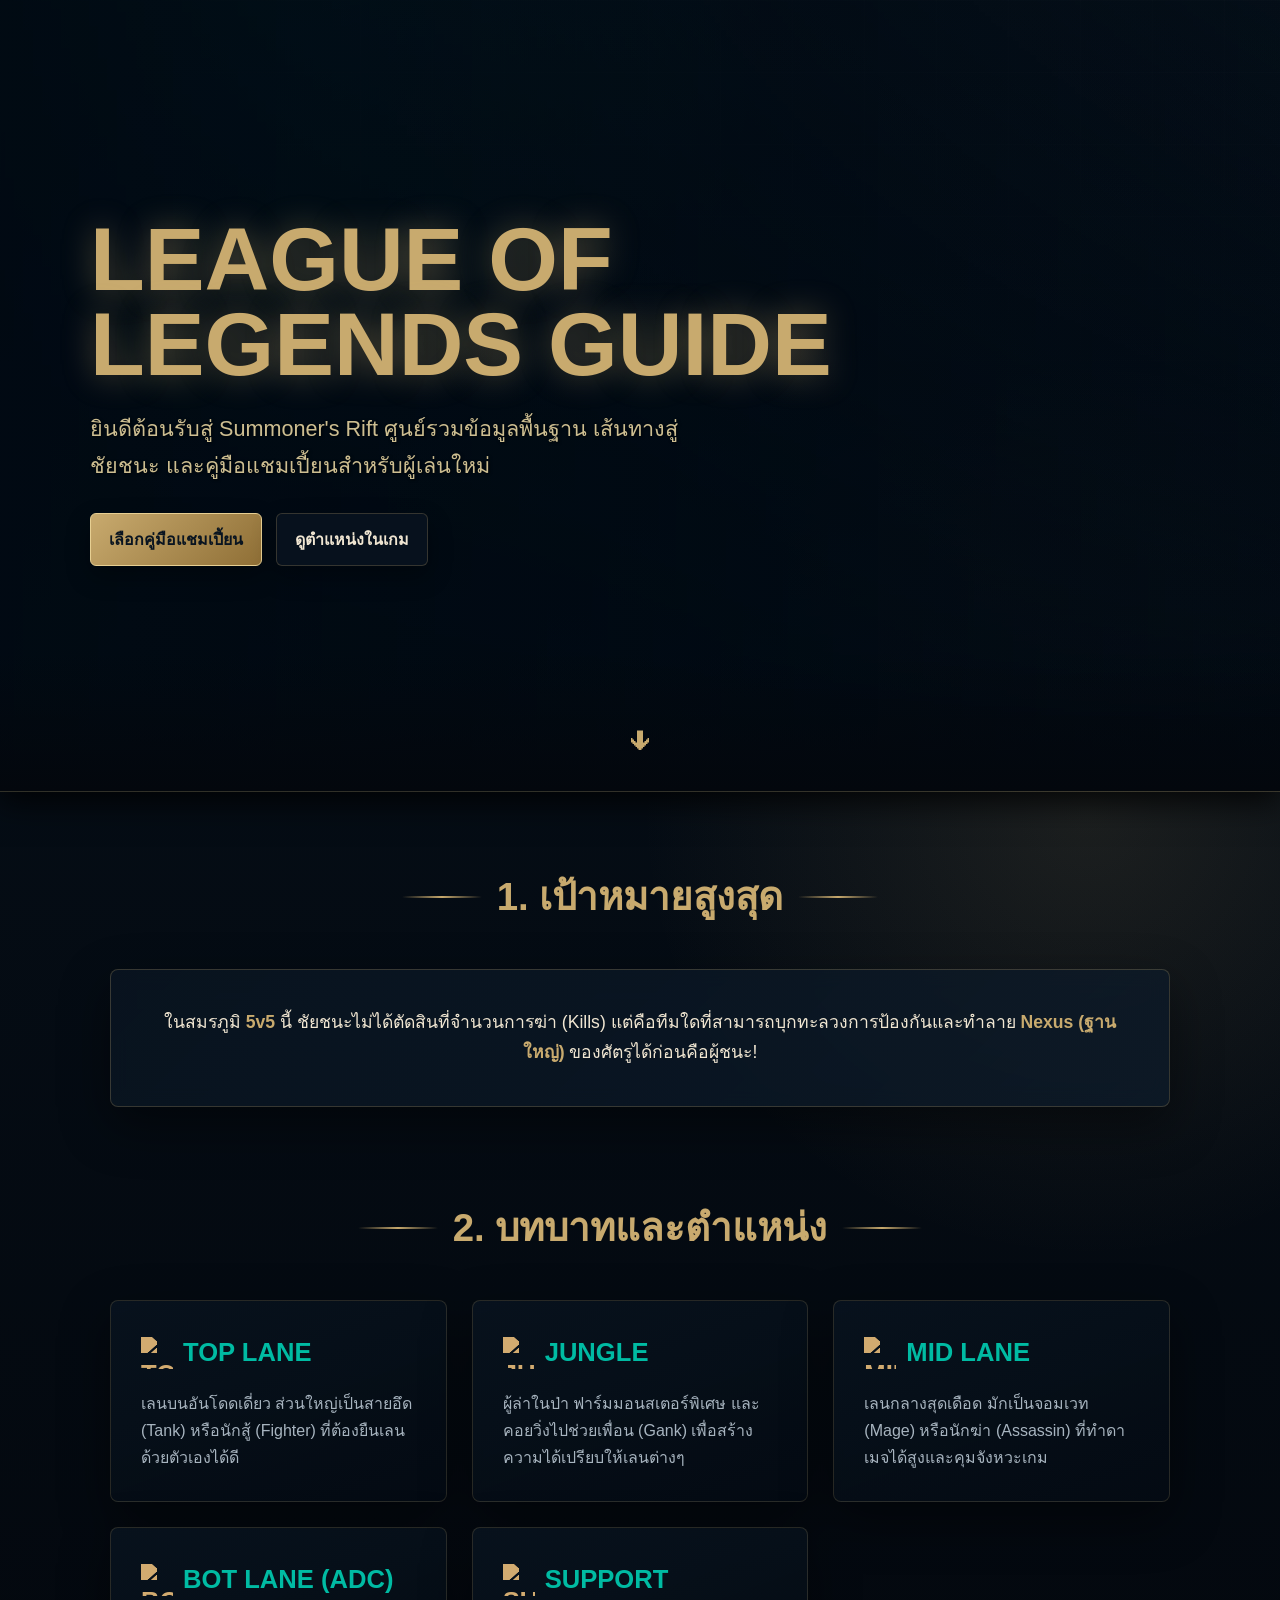
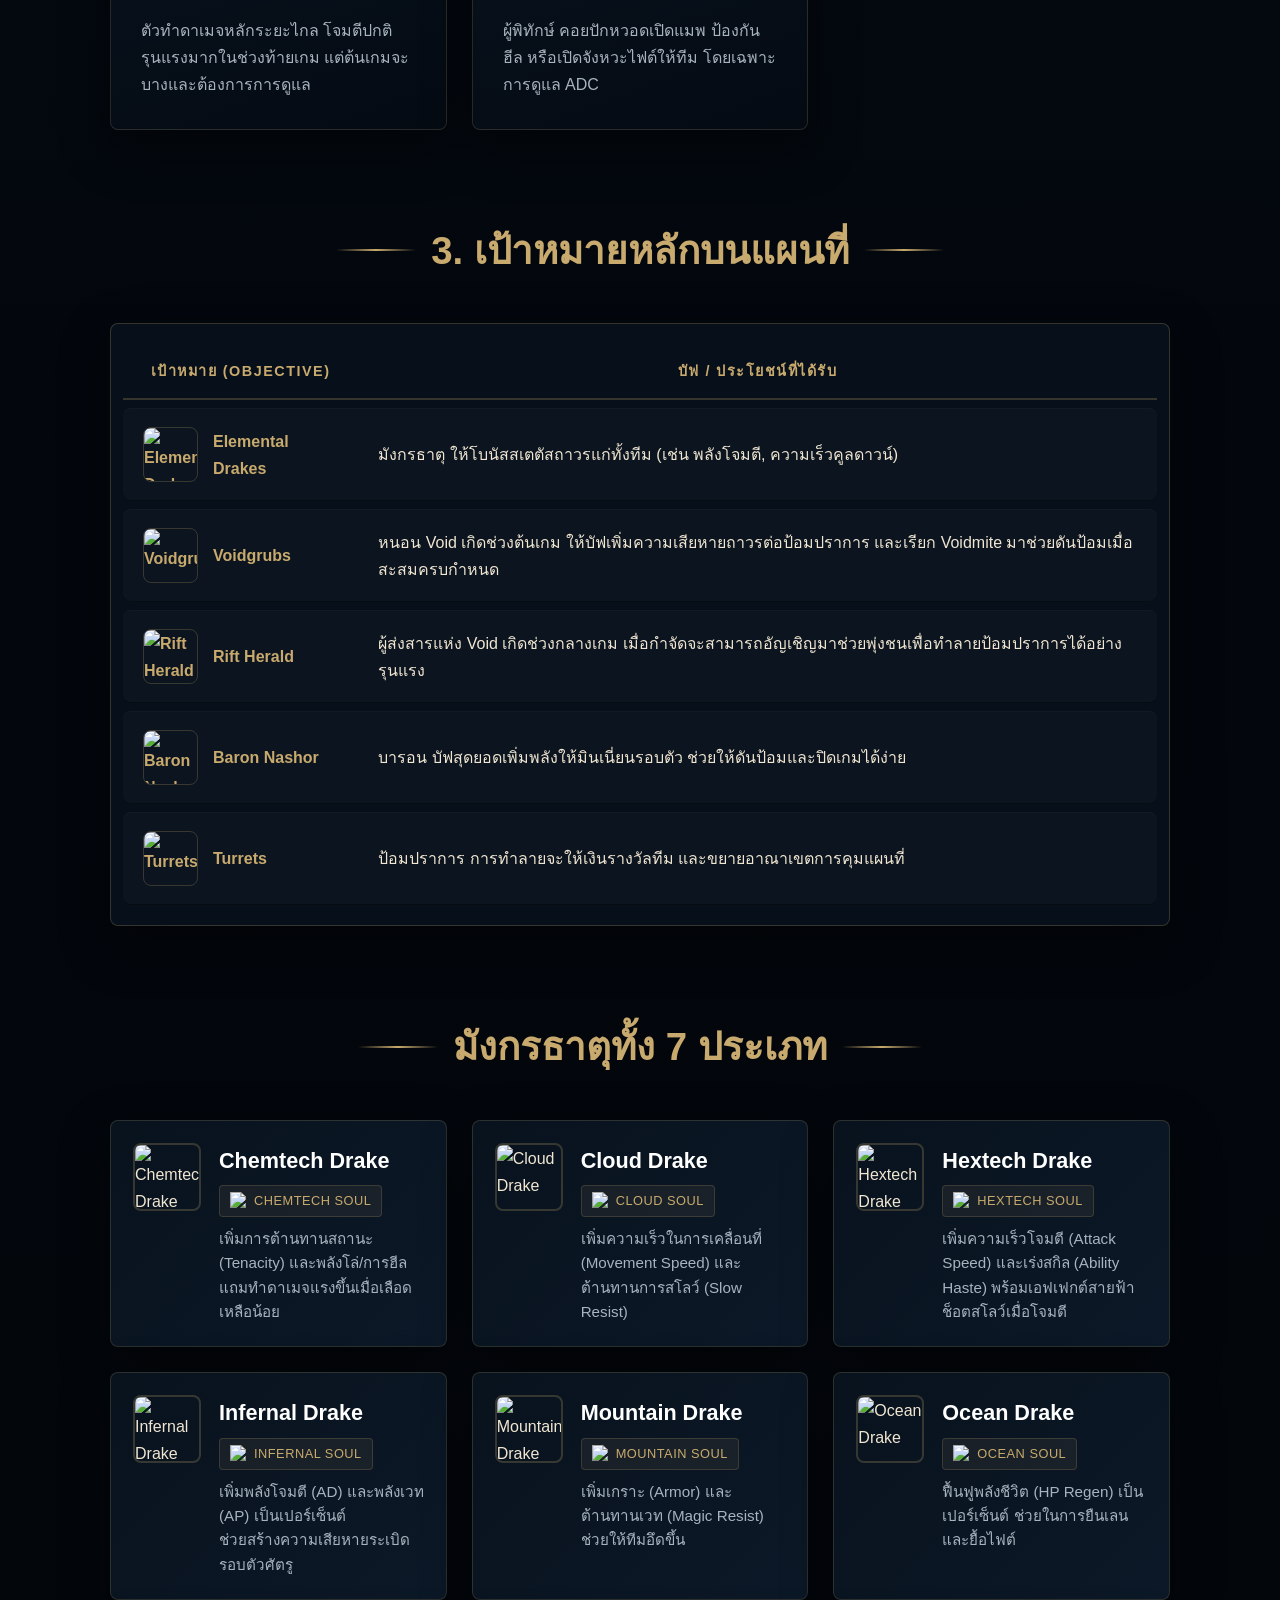
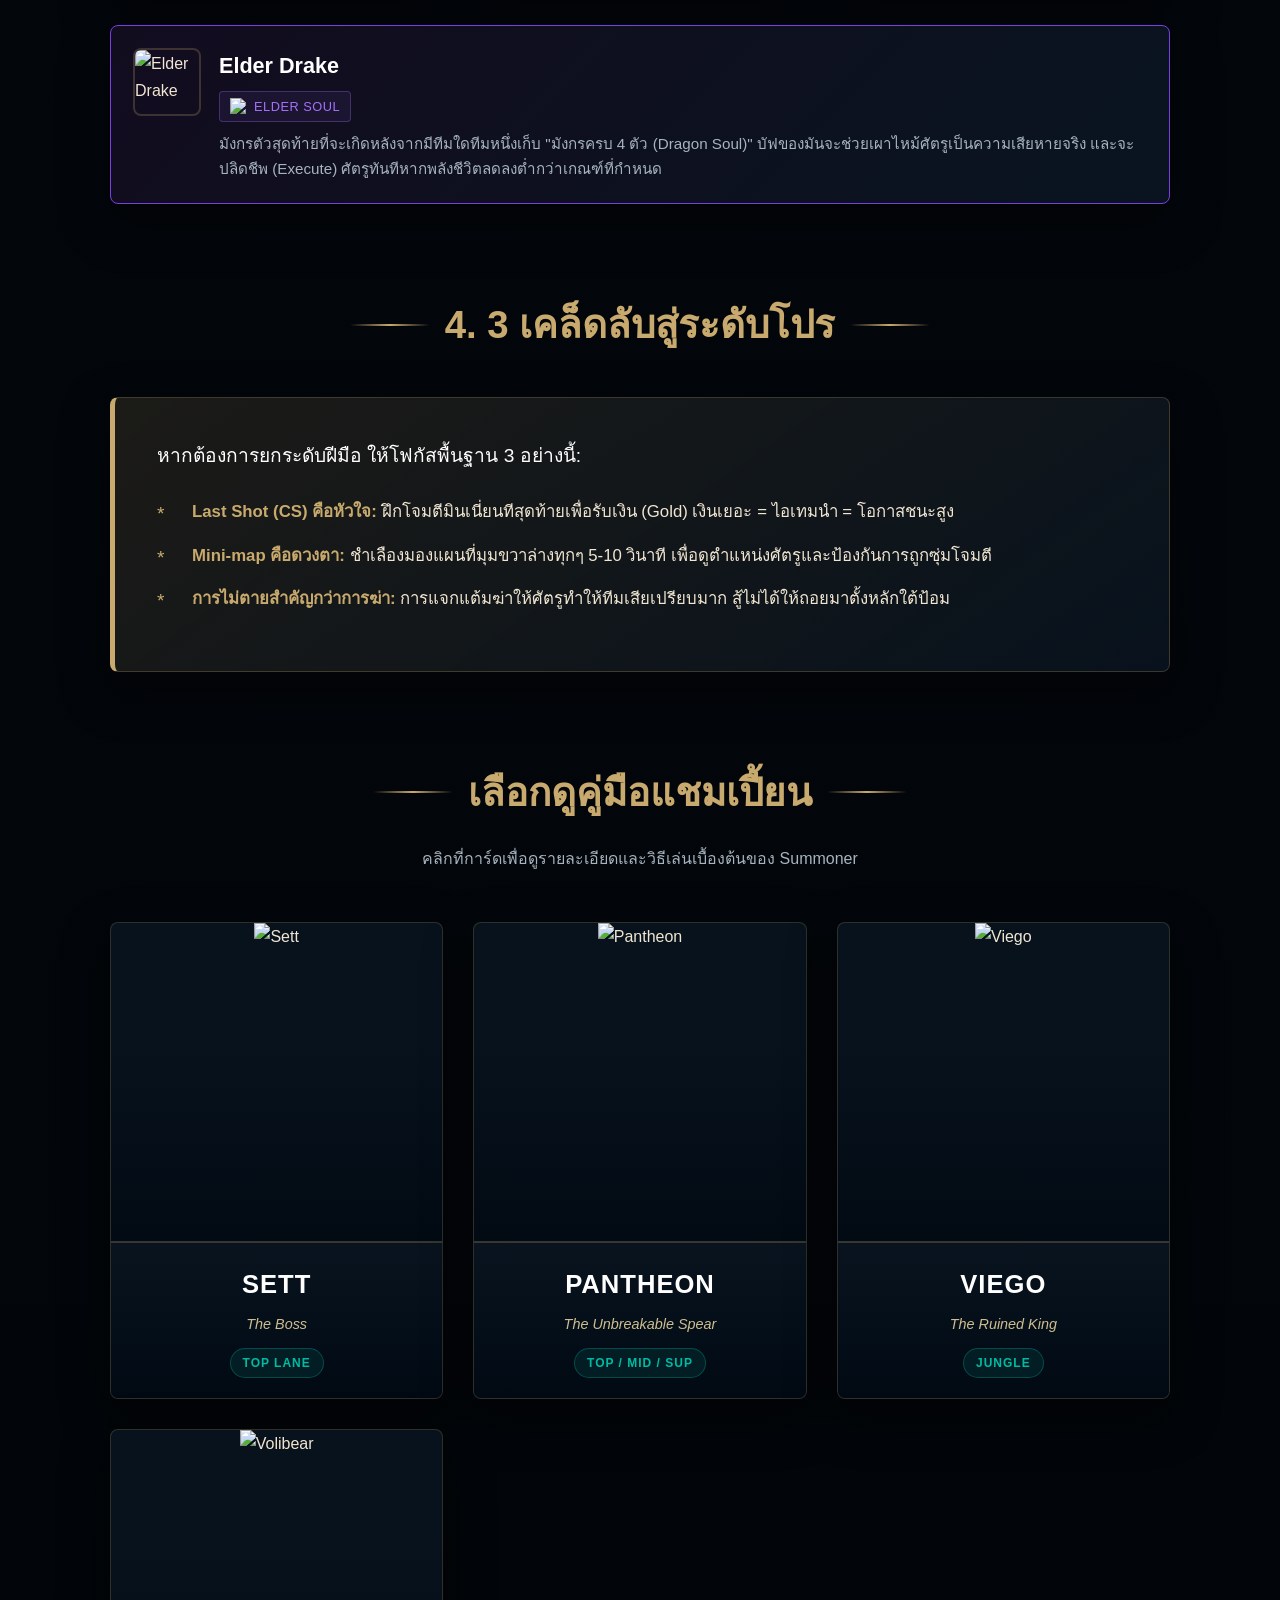
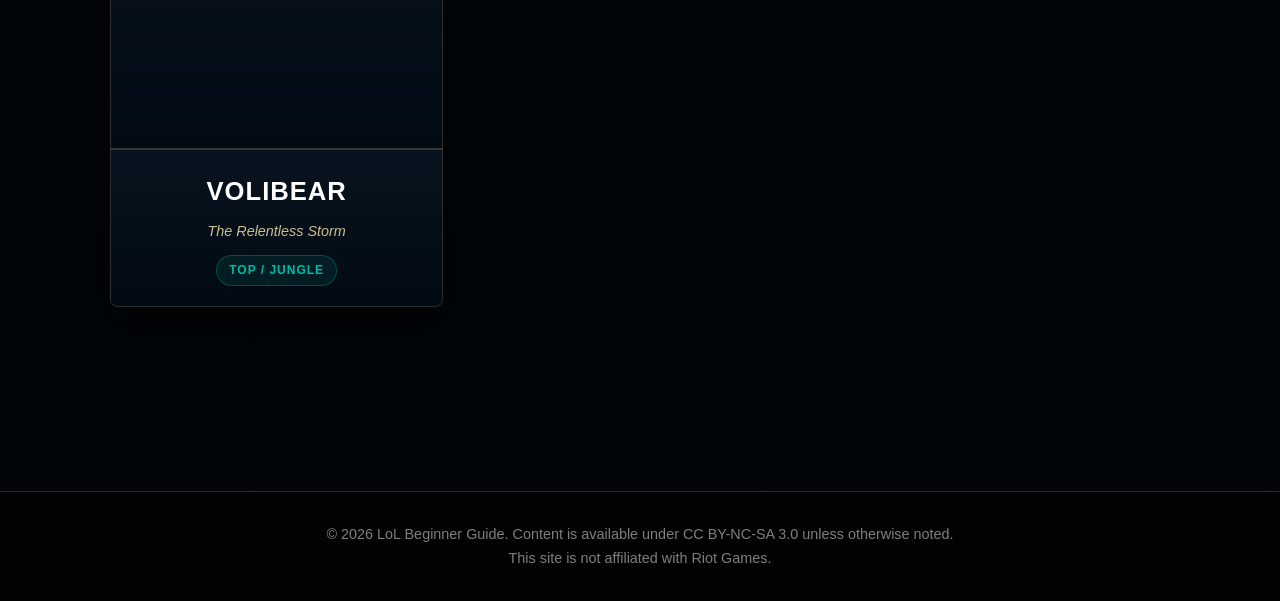
==== commit c7f6f135: "Add files via upload" ====
--- a/index.html
+++ b/index.html
@@ -15,42 +15,42 @@
         }
 
         /* สีหลักของธีม */
-        :root {
-            --bg-dark: #03070d;
-            --bg-card: #091420;
-            --bg-card-soft: rgba(9, 20, 32, 0.82);
-            --text-main: #f0e6d2;
-            --text-muted: #a7b4bf;
-            --text-highlight: #c8aa6e;
-            --accent-blue: #00bba3;
-            --accent-cyan: #2de2c5;
-            --border-color: rgba(200, 170, 110, 0.24);
-            --border-blue: rgba(0, 187, 163, 0.24);
-            --shadow: 0 18px 50px rgba(0, 0, 0, 0.45);
-        }
-
-        body {
-            background:
-                radial-gradient(circle at 20% 0%, rgba(0, 187, 163, 0.13), transparent 32rem),
-                radial-gradient(circle at 85% 15%, rgba(200, 170, 110, 0.12), transparent 28rem),
-                linear-gradient(180deg, #06101a 0%, var(--bg-dark) 36%, #020508 100%);
-            color: var(--text-main);
-            line-height: 1.7;
-            overflow-x: hidden;
-        }
-
-        body::before {
-            content: '';
-            position: fixed;
-            inset: 0;
-            pointer-events: none;
-            z-index: -1;
-            background-image:
-                linear-gradient(rgba(255, 255, 255, 0.025) 1px, transparent 1px),
-                linear-gradient(90deg, rgba(255, 255, 255, 0.018) 1px, transparent 1px);
-            background-size: 72px 72px;
-            mask-image: linear-gradient(to bottom, rgba(0, 0, 0, 0.7), transparent 75%);
-        }
+        :root {
+            --bg-dark: #03070d;
+            --bg-card: #091420;
+            --bg-card-soft: rgba(9, 20, 32, 0.82);
+            --text-main: #f0e6d2;
+            --text-muted: #a7b4bf;
+            --text-highlight: #c8aa6e;
+            --accent-blue: #00bba3;
+            --accent-cyan: #2de2c5;
+            --border-color: rgba(200, 170, 110, 0.24);
+            --border-blue: rgba(0, 187, 163, 0.24);
+            --shadow: 0 18px 50px rgba(0, 0, 0, 0.45);
+        }
+
+        body {
+            background:
+                radial-gradient(circle at 20% 0%, rgba(0, 187, 163, 0.13), transparent 32rem),
+                radial-gradient(circle at 85% 15%, rgba(200, 170, 110, 0.12), transparent 28rem),
+                linear-gradient(180deg, #06101a 0%, var(--bg-dark) 36%, #020508 100%);
+            color: var(--text-main);
+            line-height: 1.7;
+            overflow-x: hidden;
+        }
+
+        body::before {
+            content: '';
+            position: fixed;
+            inset: 0;
+            pointer-events: none;
+            z-index: -1;
+            background-image:
+                linear-gradient(rgba(255, 255, 255, 0.025) 1px, transparent 1px),
+                linear-gradient(90deg, rgba(255, 255, 255, 0.018) 1px, transparent 1px);
+            background-size: 72px 72px;
+            mask-image: linear-gradient(to bottom, rgba(0, 0, 0, 0.7), transparent 75%);
+        }
 
         strong {
             color: var(--text-highlight);
@@ -58,134 +58,134 @@
         }
 
         /* --- Header: Hero Section --- */
-        header {
-            position: relative;
-            background:
-                linear-gradient(90deg, rgba(1, 10, 19, 0.95) 0%, rgba(1, 10, 19, 0.7) 46%, rgba(1, 10, 19, 0.22) 100%),
-                linear-gradient(180deg, rgba(1, 10, 19, 0.12) 0%, rgba(1, 10, 19, 1) 100%),
-                url('https://cdn1.epicgames.com/offer/24b9b5e323bc40eea252a10cdd3b2f10/EGS_LeagueofLegends_RiotGames_S1_2560x1440-47eb328eac5ddd63ebd096ded7d0d5ab') no-repeat 74% 0%/cover;
-            min-height: 680px;
-            height: 88vh;
-            display: flex;
-            flex-direction: column;
-            justify-content: center;
-            align-items: flex-start;
-            text-align: left;
-            border-bottom: 1px solid var(--border-color);
-            padding: 88px max(24px, calc((100vw - 1100px) / 2)) 96px;
-            box-shadow: 0 10px 30px rgba(0, 0, 0, 0.8);
-        }
-
-        header::after {
-            content: '';
-            position: absolute;
-            left: 0;
-            right: 0;
-            bottom: 0;
-            height: 140px;
-            background: linear-gradient(180deg, transparent, var(--bg-dark));
-            pointer-events: none;
-        }
-
-        header h1 {
-            position: relative;
-            z-index: 1;
-            max-width: 780px;
-            font-size: clamp(3.2rem, 7vw, 6.4rem);
-            line-height: 0.95;
-            color: var(--text-highlight);
-            text-transform: uppercase;
-            letter-spacing: 0;
-            margin-bottom: 24px;
-            text-shadow: 0 0 32px rgba(200, 170, 110, 0.42);
-            animation: fadeInDown 1s ease-out;
-        }
-
-        header p {
-            position: relative;
-            z-index: 1;
-            font-size: clamp(1.05rem, 2vw, 1.35rem);
-            max-width: 640px;
-            color: #cdbe91;
-            text-shadow: 1px 1px 3px rgba(0, 0, 0, 0.8);
-            margin-bottom: 28px;
-            animation: fadeInUp 1s ease-out 0.3s both;
-        }
-
-        .hero-actions {
-            position: relative;
-            z-index: 1;
-            display: flex;
-            flex-wrap: wrap;
-            gap: 14px;
-            animation: fadeInUp 1s ease-out 0.45s both;
-        }
-
-        .hero-btn {
-            display: inline-flex;
-            align-items: center;
-            justify-content: center;
-            min-height: 46px;
-            padding: 12px 18px;
-            border-radius: 6px;
-            border: 1px solid var(--border-color);
-            color: var(--text-main);
-            text-decoration: none;
-            font-weight: 700;
-            background: rgba(9, 20, 32, 0.78);
-            box-shadow: 0 10px 24px rgba(0, 0, 0, 0.32);
-            transition: transform 0.25s ease, border-color 0.25s ease, background 0.25s ease;
-        }
-
-        .hero-btn.primary {
-            background: linear-gradient(135deg, #c8aa6e, #8f6f36);
-            color: #091420;
-            border-color: #e7cf92;
-        }
-
-        .hero-btn:hover {
-            transform: translateY(-3px);
-            border-color: var(--accent-cyan);
-            background: rgba(0, 187, 163, 0.13);
-        }
-
-        .hero-btn.primary:hover {
-            background: linear-gradient(135deg, #e0c987, #aa8342);
-            border-color: #f0e6d2;
-        }
-
-        .scroll-down {
-            position: absolute;
-            z-index: 2;
-            bottom: 28px;
-            left: 50%;
-            animation: bounce 2s infinite;
-            color: var(--text-highlight);
-            font-size: 1.5rem;
-            text-decoration: none;
-            transform: translateX(-50%);
-        }
+        header {
+            position: relative;
+            background:
+                linear-gradient(90deg, rgba(1, 10, 19, 0.95) 0%, rgba(1, 10, 19, 0.7) 46%, rgba(1, 10, 19, 0.22) 100%),
+                linear-gradient(180deg, rgba(1, 10, 19, 0.12) 0%, rgba(1, 10, 19, 1) 100%),
+                url('https://cdn1.epicgames.com/offer/24b9b5e323bc40eea252a10cdd3b2f10/EGS_LeagueofLegends_RiotGames_S1_2560x1440-47eb328eac5ddd63ebd096ded7d0d5ab') no-repeat 74% 0%/cover;
+            min-height: 680px;
+            height: 88vh;
+            display: flex;
+            flex-direction: column;
+            justify-content: center;
+            align-items: flex-start;
+            text-align: left;
+            border-bottom: 1px solid var(--border-color);
+            padding: 88px max(24px, calc((100vw - 1100px) / 2)) 96px;
+            box-shadow: 0 10px 30px rgba(0, 0, 0, 0.8);
+        }
+
+        header::after {
+            content: '';
+            position: absolute;
+            left: 0;
+            right: 0;
+            bottom: 0;
+            height: 140px;
+            background: linear-gradient(180deg, transparent, var(--bg-dark));
+            pointer-events: none;
+        }
+
+        header h1 {
+            position: relative;
+            z-index: 1;
+            max-width: 780px;
+            font-size: clamp(3.2rem, 7vw, 6.4rem);
+            line-height: 0.95;
+            color: var(--text-highlight);
+            text-transform: uppercase;
+            letter-spacing: 0;
+            margin-bottom: 24px;
+            text-shadow: 0 0 32px rgba(200, 170, 110, 0.42);
+            animation: fadeInDown 1s ease-out;
+        }
+
+        header p {
+            position: relative;
+            z-index: 1;
+            font-size: clamp(1.05rem, 2vw, 1.35rem);
+            max-width: 640px;
+            color: #cdbe91;
+            text-shadow: 1px 1px 3px rgba(0, 0, 0, 0.8);
+            margin-bottom: 28px;
+            animation: fadeInUp 1s ease-out 0.3s both;
+        }
+
+        .hero-actions {
+            position: relative;
+            z-index: 1;
+            display: flex;
+            flex-wrap: wrap;
+            gap: 14px;
+            animation: fadeInUp 1s ease-out 0.45s both;
+        }
+
+        .hero-btn {
+            display: inline-flex;
+            align-items: center;
+            justify-content: center;
+            min-height: 46px;
+            padding: 12px 18px;
+            border-radius: 6px;
+            border: 1px solid var(--border-color);
+            color: var(--text-main);
+            text-decoration: none;
+            font-weight: 700;
+            background: rgba(9, 20, 32, 0.78);
+            box-shadow: 0 10px 24px rgba(0, 0, 0, 0.32);
+            transition: transform 0.25s ease, border-color 0.25s ease, background 0.25s ease;
+        }
+
+        .hero-btn.primary {
+            background: linear-gradient(135deg, #c8aa6e, #8f6f36);
+            color: #091420;
+            border-color: #e7cf92;
+        }
+
+        .hero-btn:hover {
+            transform: translateY(-3px);
+            border-color: var(--accent-cyan);
+            background: rgba(0, 187, 163, 0.13);
+        }
+
+        .hero-btn.primary:hover {
+            background: linear-gradient(135deg, #e0c987, #aa8342);
+            border-color: #f0e6d2;
+        }
+
+        .scroll-down {
+            position: absolute;
+            z-index: 2;
+            bottom: 28px;
+            left: 50%;
+            animation: bounce 2s infinite;
+            color: var(--text-highlight);
+            font-size: 1.5rem;
+            text-decoration: none;
+            transform: translateX(-50%);
+        }
 
         /* --- Main Content Area --- */
-        .container {
-            max-width: 1100px;
-            margin: 0 auto;
-            padding: 72px 20px 46px;
-        }
-
-        section {
-            margin-bottom: 88px;
-            scroll-margin-top: 24px;
-        }
+        .container {
+            max-width: 1100px;
+            margin: 0 auto;
+            padding: 72px 20px 46px;
+        }
+
+        section {
+            margin-bottom: 88px;
+            scroll-margin-top: 24px;
+        }
 
         /* Info Section */
-        h2 {
-            color: var(--text-highlight);
-            font-size: clamp(1.75rem, 3vw, 2.55rem);
-            text-transform: uppercase;
-            letter-spacing: 0;
-            text-align: center;
-            margin-bottom: 40px;
+        h2 {
+            color: var(--text-highlight);
+            font-size: clamp(1.75rem, 3vw, 2.55rem);
+            text-transform: uppercase;
+            letter-spacing: 0;
+            text-align: center;
+            margin-bottom: 40px;
             display: flex;
             align-items: center;
             justify-content: center;
@@ -202,16 +202,16 @@
         }
 
         /* --- 1. Basics Section --- */
-        #basics p {
-            background: linear-gradient(135deg, rgba(9, 20, 32, 0.92), rgba(13, 27, 42, 0.76));
-            padding: clamp(24px, 4vw, 38px);
-            border-radius: 8px;
-            border: 1px solid var(--border-color);
-            font-size: 1.1rem;
-            box-shadow: var(--shadow);
-            text-align: center;
-            backdrop-filter: blur(10px);
-        }
+        #basics p {
+            background: linear-gradient(135deg, rgba(9, 20, 32, 0.92), rgba(13, 27, 42, 0.76));
+            padding: clamp(24px, 4vw, 38px);
+            border-radius: 8px;
+            border: 1px solid var(--border-color);
+            font-size: 1.1rem;
+            box-shadow: var(--shadow);
+            text-align: center;
+            backdrop-filter: blur(10px);
+        }
 
         /* --- 2. Positions: Grid & Cards --- */
         .position-grid {
@@ -220,10 +220,10 @@
             gap: 25px;
         }
 
-        .pos-card {
-            background: linear-gradient(160deg, var(--bg-card-soft), rgba(4, 11, 19, 0.94));
-            border: 1px solid rgba(200, 170, 110, 0.18);
-            border-radius: 8px;
+        .pos-card {
+            background: linear-gradient(160deg, var(--bg-card-soft), rgba(4, 11, 19, 0.94));
+            border: 1px solid rgba(200, 170, 110, 0.18);
+            border-radius: 8px;
             padding: 30px;
             transition: all 0.3s ease;
             position: relative;
@@ -263,10 +263,10 @@
             gap: 10px;
         }
 
-        .pos-card p {
-            color: var(--text-muted);
-            font-size: 1rem;
-        }
+        .pos-card p {
+            color: var(--text-muted);
+            font-size: 1rem;
+        }
 
         .role-icon {
             width: 32px;
@@ -277,15 +277,15 @@
         }
 
         /* --- 3. Objectives: Table --- */
-        .table-container {
-            background: rgba(9, 20, 32, 0.72);
-            border-radius: 8px;
-            padding: 12px;
-            border: 1px solid var(--border-color);
-            box-shadow: var(--shadow);
-            overflow-x: auto;
-            backdrop-filter: blur(10px);
-        }
+        .table-container {
+            background: rgba(9, 20, 32, 0.72);
+            border-radius: 8px;
+            padding: 12px;
+            border: 1px solid var(--border-color);
+            box-shadow: var(--shadow);
+            overflow-x: auto;
+            backdrop-filter: blur(10px);
+        }
 
         .objective-table {
             width: 100%;
@@ -304,10 +304,10 @@
             border-bottom: 2px solid var(--border-color);
         }
 
-        .objective-table td {
-            padding: 18px 20px;
-            background-color: rgba(255, 255, 255, 0.025);
-            border-top: 1px solid rgba(255, 255, 255, 0.03);
+        .objective-table td {
+            padding: 18px 20px;
+            background-color: rgba(255, 255, 255, 0.025);
+            border-top: 1px solid rgba(255, 255, 255, 0.03);
             border-bottom: 1px solid rgba(0, 0, 0, 0.4);
             transition: all 0.2s ease;
         }
@@ -354,11 +354,11 @@
             margin-top: 30px;
         }
 
-        .dragon-card {
-            background: linear-gradient(135deg, rgba(9, 20, 32, 0.92) 0%, rgba(13, 27, 42, 0.9) 100%);
-            border: 1px solid rgba(200, 170, 110, 0.18);
-            border-radius: 8px;
-            padding: 22px;
+        .dragon-card {
+            background: linear-gradient(135deg, rgba(9, 20, 32, 0.92) 0%, rgba(13, 27, 42, 0.9) 100%);
+            border: 1px solid rgba(200, 170, 110, 0.18);
+            border-radius: 8px;
+            padding: 22px;
             display: flex;
             gap: 18px;
             align-items: flex-start;
@@ -440,22 +440,22 @@
             object-fit: contain;
         }
 
-        .dragon-desc {
-            color: var(--text-muted);
-            font-size: 0.95rem;
+        .dragon-desc {
+            color: var(--text-muted);
+            font-size: 0.95rem;
             line-height: 1.6;
             margin-top: 4px;
         }
 
         /* --- 4. Tips Box --- */
-        .tips-container {
-            background: linear-gradient(145deg, rgba(200, 170, 110, 0.13) 0%, rgba(9, 20, 32, 0.88) 100%);
-            border: 1px solid var(--border-color);
-            border-left: 5px solid var(--text-highlight);
-            padding: clamp(26px, 4vw, 42px);
-            border-radius: 8px;
-            box-shadow: var(--shadow);
-        }
+        .tips-container {
+            background: linear-gradient(145deg, rgba(200, 170, 110, 0.13) 0%, rgba(9, 20, 32, 0.88) 100%);
+            border: 1px solid var(--border-color);
+            border-left: 5px solid var(--text-highlight);
+            padding: clamp(26px, 4vw, 42px);
+            border-radius: 8px;
+            box-shadow: var(--shadow);
+        }
 
         .tips-container p {
             font-size: 1.2rem;
@@ -474,24 +474,24 @@
             font-size: 1.05rem;
         }
 
-        .tips-list li::before {
-            content: '*';
-            position: absolute;
+        .tips-list li::before {
+            content: '*';
+            position: absolute;
             left: 0;
             color: var(--text-highlight);
             font-size: 1.2rem;
         }
 
         /* --- Champion Guides Section --- */
-        .champ-section {
-            text-align: center;
-        }
-
-        .champ-section>p {
-            max-width: 620px;
-            margin: -20px auto 0;
-            color: var(--text-muted);
-        }
+        .champ-section {
+            text-align: center;
+        }
+
+        .champ-section>p {
+            max-width: 620px;
+            margin: -20px auto 0;
+            color: var(--text-muted);
+        }
 
         .champ-grid {
             display: grid;
@@ -500,10 +500,10 @@
             margin-top: 50px;
         }
 
-        .champ-card {
-            background: rgba(9, 20, 32, 0.9);
-            border: 1px solid rgba(200, 170, 110, 0.2);
-            border-radius: 8px;
+        .champ-card {
+            background: rgba(9, 20, 32, 0.9);
+            border: 1px solid rgba(200, 170, 110, 0.2);
+            border-radius: 8px;
             text-decoration: none;
             color: var(--text-main);
             transition: all 0.4s cubic-bezier(0.25, 0.8, 0.25, 1);
@@ -521,20 +521,20 @@
             box-shadow: 0 15px 35px rgba(200, 170, 110, 0.3);
         }
 
-        .champ-img-wrapper {
-            position: relative;
-            width: 100%;
-            height: 320px;
-            overflow: hidden;
-            border-bottom: 2px solid var(--border-color);
-        }
-
-        .champ-img-wrapper::after {
-            content: '';
-            position: absolute;
-            inset: 35% 0 0;
-            background: linear-gradient(180deg, transparent, rgba(1, 10, 19, 0.9));
-        }
+        .champ-img-wrapper {
+            position: relative;
+            width: 100%;
+            height: 320px;
+            overflow: hidden;
+            border-bottom: 2px solid var(--border-color);
+        }
+
+        .champ-img-wrapper::after {
+            content: '';
+            position: absolute;
+            inset: 35% 0 0;
+            background: linear-gradient(180deg, transparent, rgba(1, 10, 19, 0.9));
+        }
 
         .champ-img {
             width: 100%;
@@ -589,9 +589,9 @@
         }
 
         /* --- Footer --- */
-        footer {
-            background: rgba(0, 0, 0, 0.45);
-            text-align: center;
+        footer {
+            background: rgba(0, 0, 0, 0.45);
+            text-align: center;
             padding: 30px;
             color: #7e7e7e;
             font-size: 0.9rem;
@@ -630,79 +630,79 @@
             20%,
             50%,
             80%,
-            100% {
-                transform: translate(-50%, 0);
-            }
-
-            40% {
-                transform: translate(-50%, -10px);
-            }
-
-            60% {
-                transform: translate(-50%, -5px);
-            }
-        }
-
-        @media (max-width: 768px) {
-            header {
-                min-height: 620px;
-                height: auto;
-                padding-top: 78px;
-                background-position: 62% 0%;
-            }
-
-            h2 {
-                font-size: 2rem;
-            }
-
-            h2::before,
-            h2::after {
-                width: 34px;
-            }
-
-            .container {
-                padding: 40px 15px;
-            }
-
-            .tips-container {
-                padding: 25px;
-            }
-
-            .dragon-grid {
-                grid-template-columns: 1fr;
-            }
-
-            .dragon-card {
-                flex-direction: column;
-            }
-
-            .dragon-card:last-child {
-                grid-column: auto;
-            }
-        }
-
-        @media (max-width: 520px) {
-            header {
-                padding-inline: 18px;
-            }
-
-            .hero-actions,
-            .hero-btn {
-                width: 100%;
-            }
-
-            .scroll-down {
-                display: none;
-            }
-
-            .objective-table {
-                min-width: 520px;
-            }
-
-            .champ-img-wrapper {
-                height: 280px;
-            }
-        }
+            100% {
+                transform: translate(-50%, 0);
+            }
+
+            40% {
+                transform: translate(-50%, -10px);
+            }
+
+            60% {
+                transform: translate(-50%, -5px);
+            }
+        }
+
+        @media (max-width: 768px) {
+            header {
+                min-height: 620px;
+                height: auto;
+                padding-top: 78px;
+                background-position: 62% 0%;
+            }
+
+            h2 {
+                font-size: 2rem;
+            }
+
+            h2::before,
+            h2::after {
+                width: 34px;
+            }
+
+            .container {
+                padding: 40px 15px;
+            }
+
+            .tips-container {
+                padding: 25px;
+            }
+
+            .dragon-grid {
+                grid-template-columns: 1fr;
+            }
+
+            .dragon-card {
+                flex-direction: column;
+            }
+
+            .dragon-card:last-child {
+                grid-column: auto;
+            }
+        }
+
+        @media (max-width: 520px) {
+            header {
+                padding-inline: 18px;
+            }
+
+            .hero-actions,
+            .hero-btn {
+                width: 100%;
+            }
+
+            .scroll-down {
+                display: none;
+            }
+
+            .objective-table {
+                min-width: 520px;
+            }
+
+            .champ-img-wrapper {
+                height: 280px;
+            }
+        }
     </style>
 </head>
 
@@ -710,15 +710,15 @@
 
     <!-- Header / Hero Section -->
     <header>
-        <h1>League of Legends Guide</h1>
-        <p>ยินดีต้อนรับสู่ Summoner's Rift ศูนย์รวมข้อมูลพื้นฐาน เส้นทางสู่ชัยชนะ และคู่มือแชมเปี้ยนสำหรับผู้เล่นใหม่
-        </p>
-        <div class="hero-actions">
-            <a href="#champions" class="hero-btn primary">เลือกคู่มือแชมเปี้ยน</a>
-            <a href="#positions" class="hero-btn">ดูตำแหน่งในเกม</a>
-        </div>
-        <a href="#basics" class="scroll-down">🡳</a>
-    </header>
+        <h1>League of Legends Guide</h1>
+        <p>ยินดีต้อนรับสู่ Summoner's Rift ศูนย์รวมข้อมูลพื้นฐาน เส้นทางสู่ชัยชนะ และคู่มือแชมเปี้ยนสำหรับผู้เล่นใหม่
+        </p>
+        <div class="hero-actions">
+            <a href="#champions" class="hero-btn primary">เลือกคู่มือแชมเปี้ยน</a>
+            <a href="#positions" class="hero-btn">ดูตำแหน่งในเกม</a>
+        </div>
+        <a href="#basics" class="scroll-down">🡳</a>
+    </header>
 
     <!-- Main Content -->
     <div class="container">
@@ -1064,4 +1064,4 @@
 
 </body>
 
-</html>
+</html>
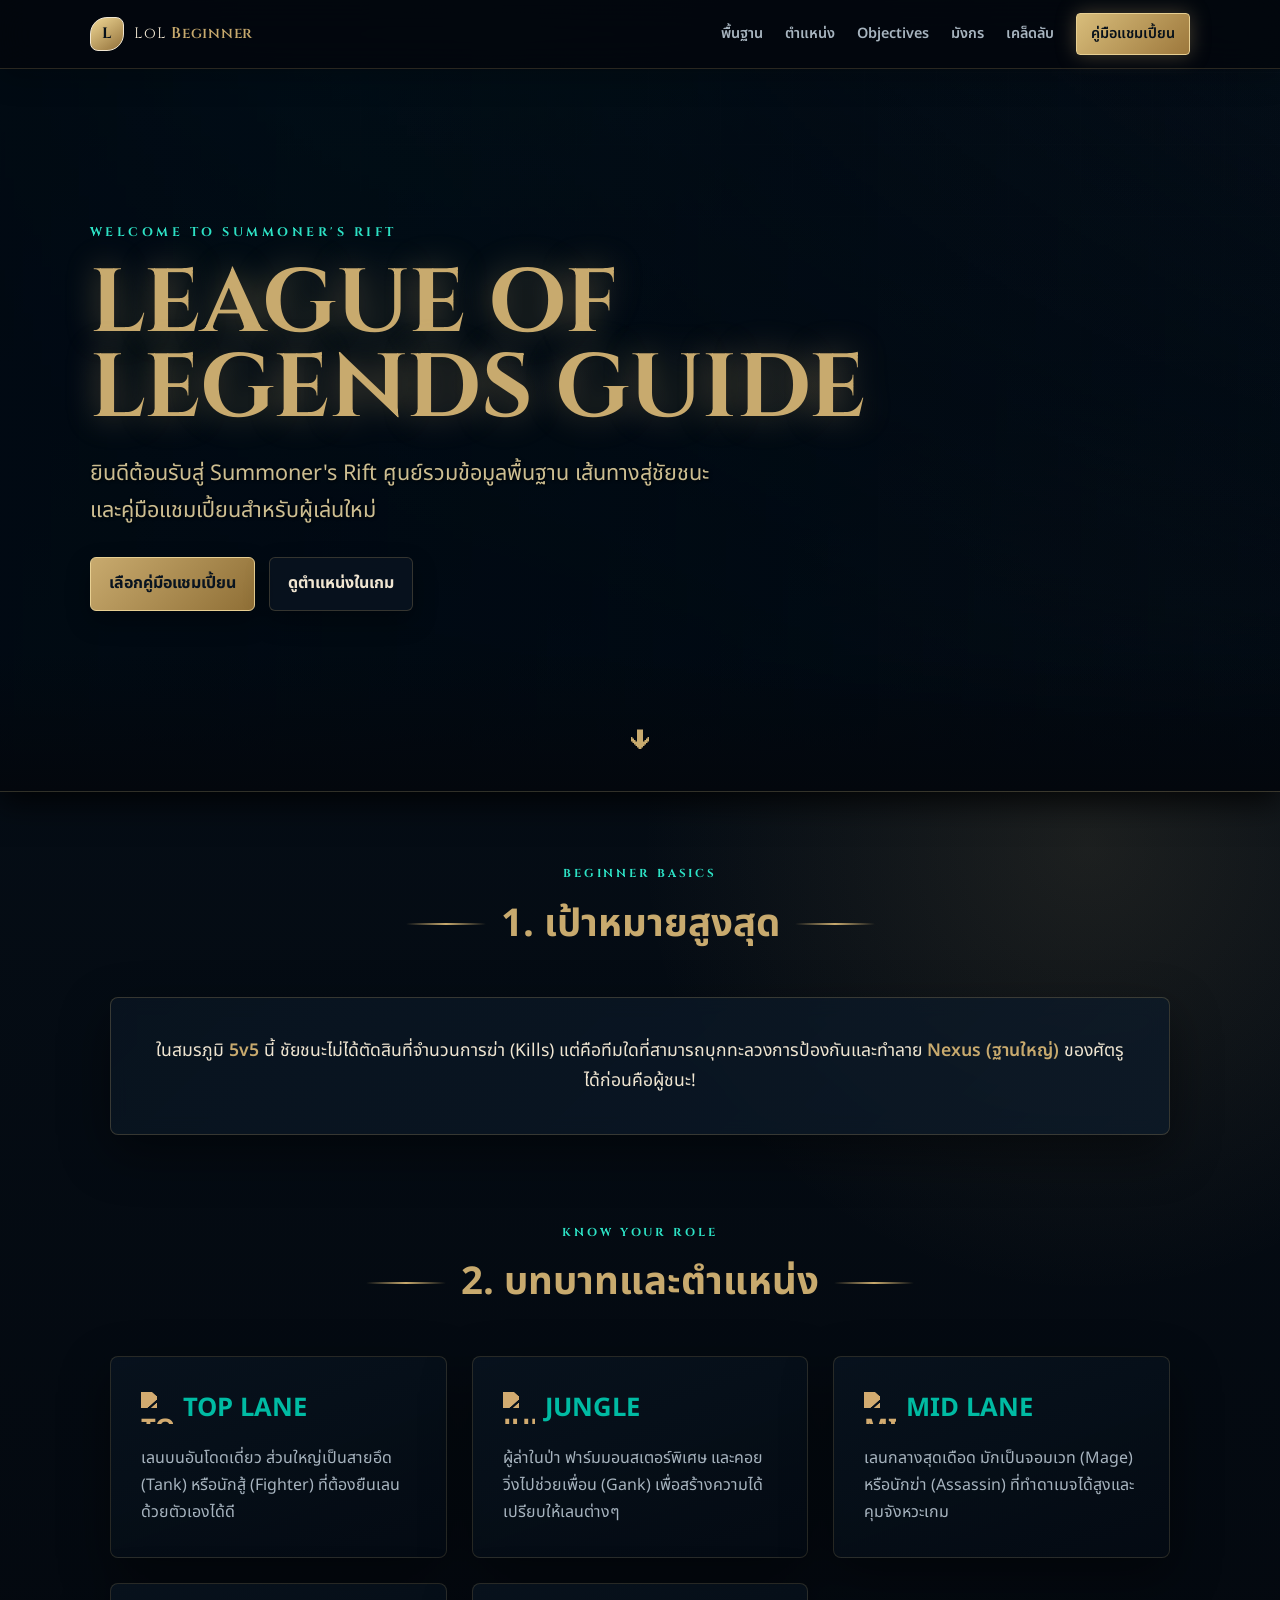
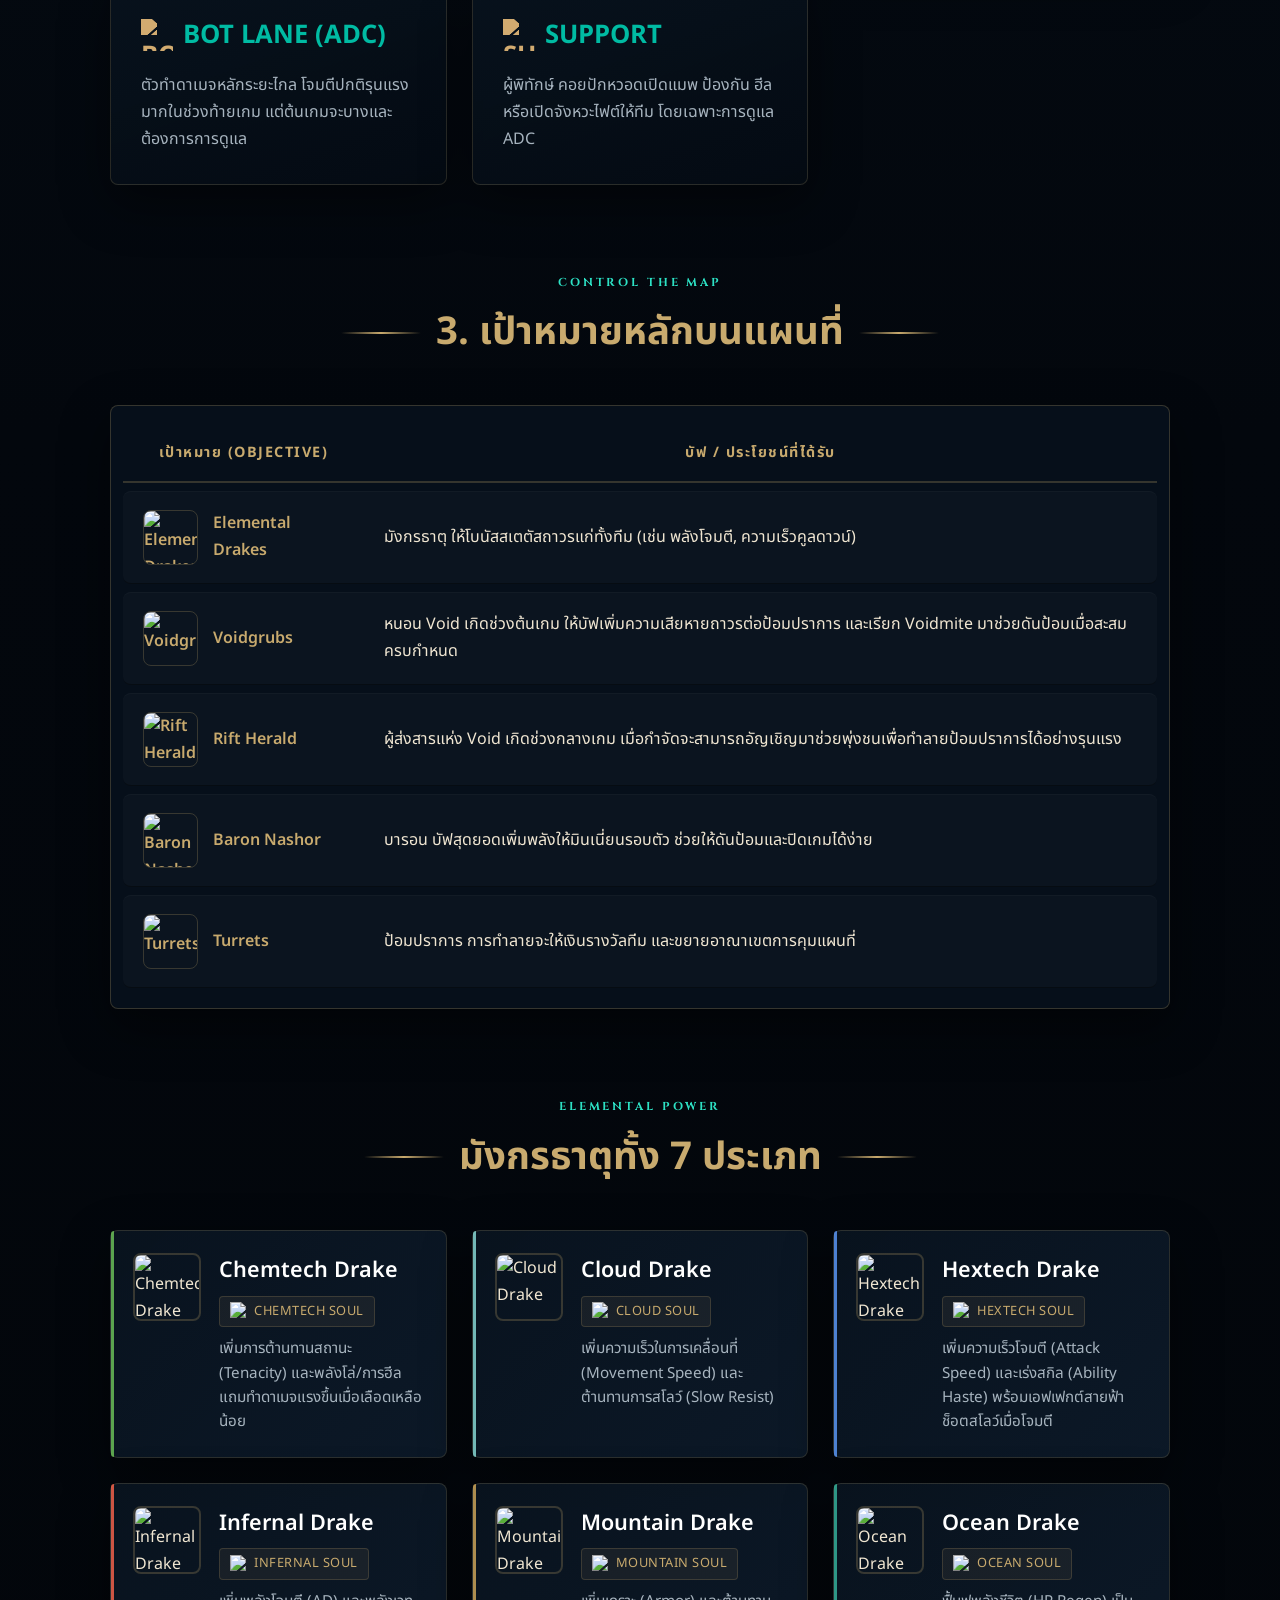
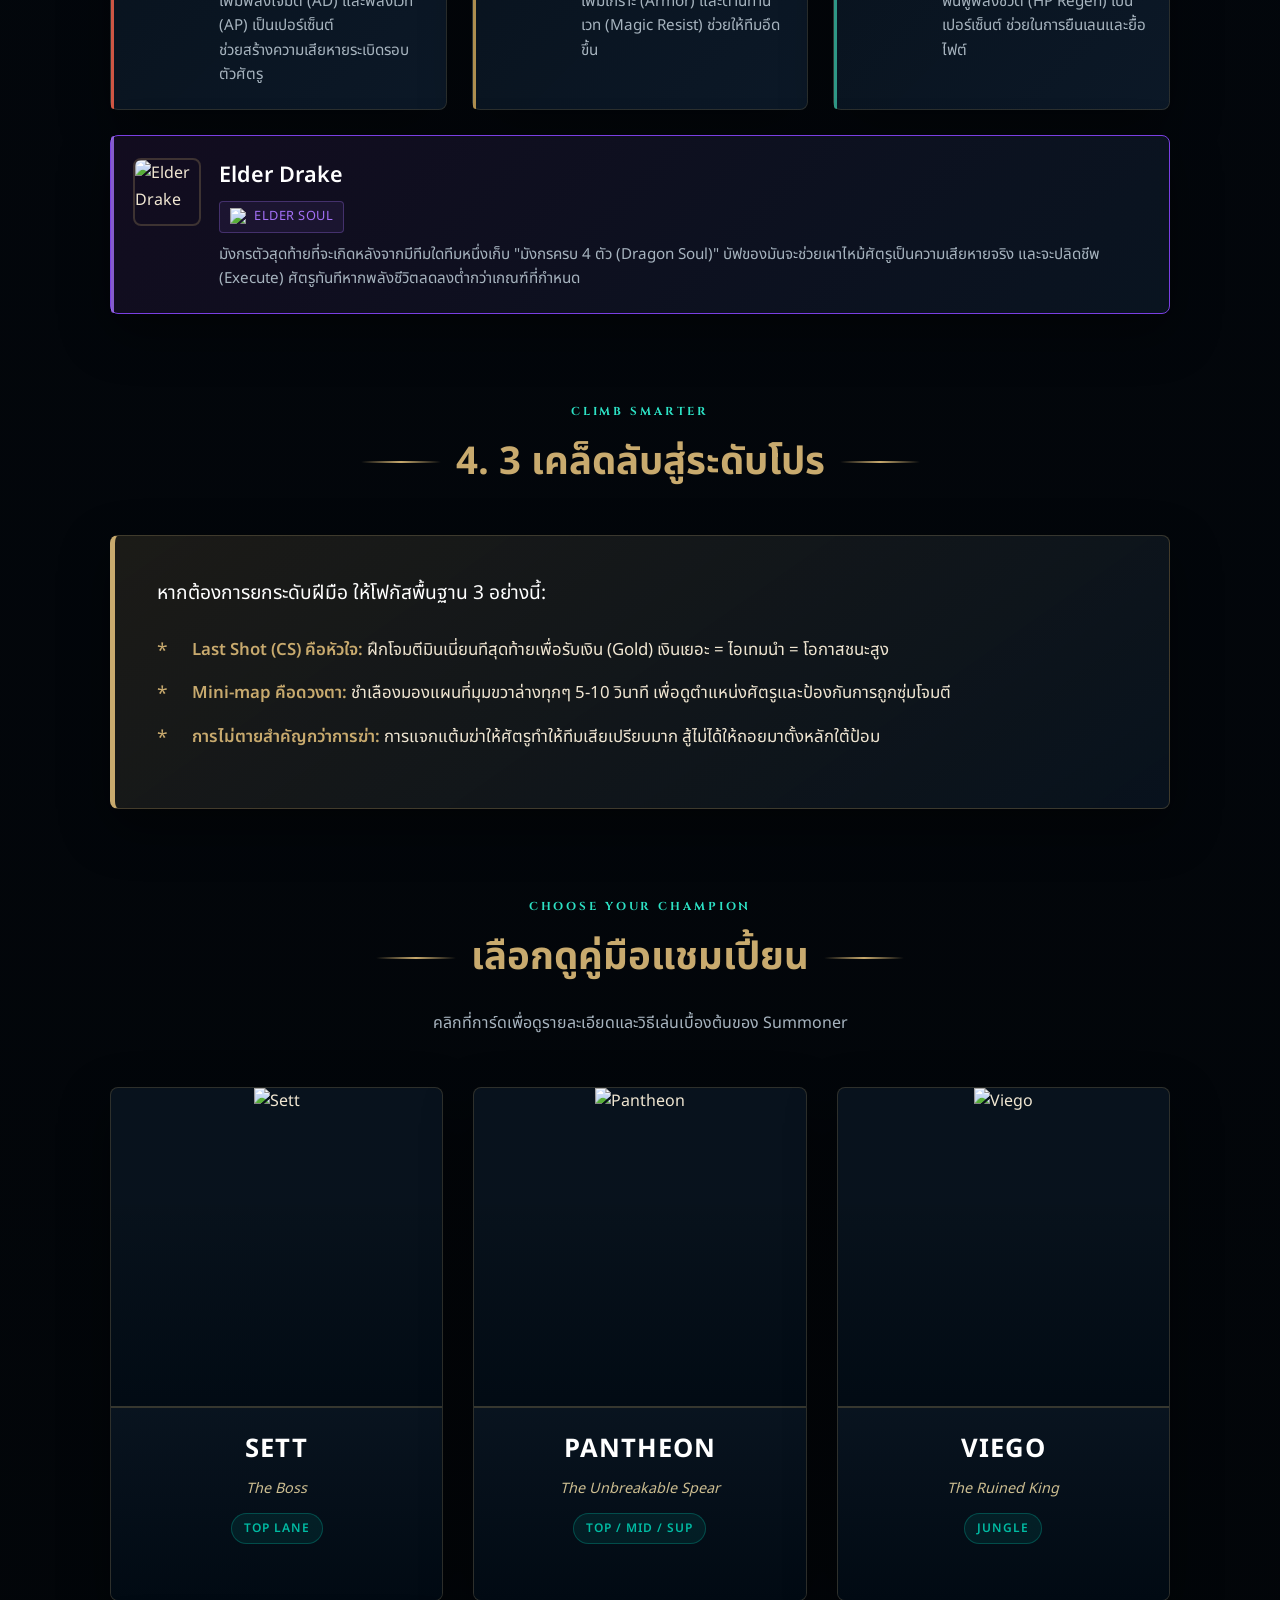
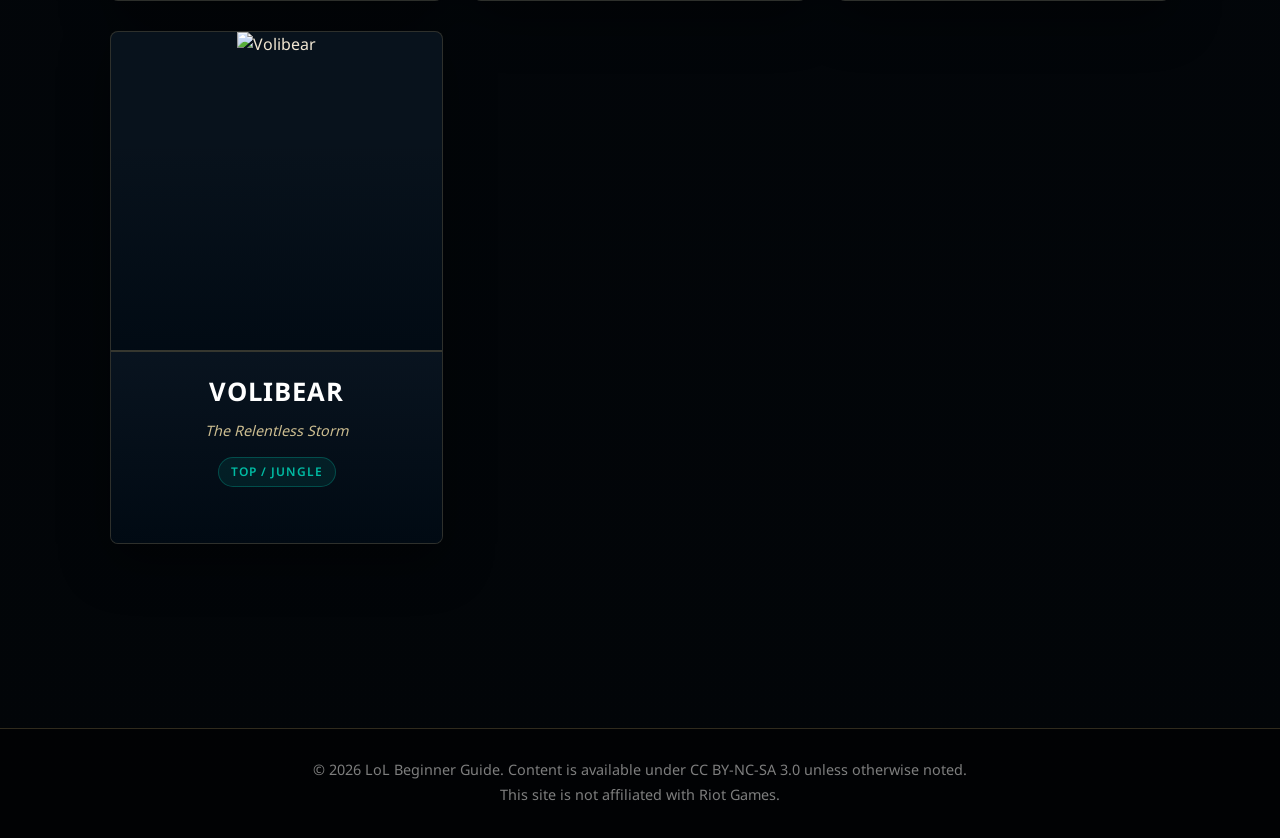
==== commit 72ff325f: "Change UI" ====
--- a/index.html
+++ b/index.html
@@ -5,711 +5,41 @@
     <meta charset="UTF-8">
     <meta name="viewport" content="width=device-width, initial-scale=1.0">
     <title>LoL Guide for Beginners | ศูนย์ฝึก Summoner มือใหม่</title>
-    <style>
-        /* --- Reset & Base Styles --- */
-        * {
-            margin: 0;
-            padding: 0;
-            box-sizing: border-box;
-            font-family: 'Helvetica Neue', 'Segoe UI', Tahoma, Geneva, Verdana, sans-serif;
-        }
-
-        /* สีหลักของธีม */
-        :root {
-            --bg-dark: #03070d;
-            --bg-card: #091420;
-            --bg-card-soft: rgba(9, 20, 32, 0.82);
-            --text-main: #f0e6d2;
-            --text-muted: #a7b4bf;
-            --text-highlight: #c8aa6e;
-            --accent-blue: #00bba3;
-            --accent-cyan: #2de2c5;
-            --border-color: rgba(200, 170, 110, 0.24);
-            --border-blue: rgba(0, 187, 163, 0.24);
-            --shadow: 0 18px 50px rgba(0, 0, 0, 0.45);
-        }
-
-        body {
-            background:
-                radial-gradient(circle at 20% 0%, rgba(0, 187, 163, 0.13), transparent 32rem),
-                radial-gradient(circle at 85% 15%, rgba(200, 170, 110, 0.12), transparent 28rem),
-                linear-gradient(180deg, #06101a 0%, var(--bg-dark) 36%, #020508 100%);
-            color: var(--text-main);
-            line-height: 1.7;
-            overflow-x: hidden;
-        }
-
-        body::before {
-            content: '';
-            position: fixed;
-            inset: 0;
-            pointer-events: none;
-            z-index: -1;
-            background-image:
-                linear-gradient(rgba(255, 255, 255, 0.025) 1px, transparent 1px),
-                linear-gradient(90deg, rgba(255, 255, 255, 0.018) 1px, transparent 1px);
-            background-size: 72px 72px;
-            mask-image: linear-gradient(to bottom, rgba(0, 0, 0, 0.7), transparent 75%);
-        }
-
-        strong {
-            color: var(--text-highlight);
-            font-weight: 600;
-        }
-
-        /* --- Header: Hero Section --- */
-        header {
-            position: relative;
-            background:
-                linear-gradient(90deg, rgba(1, 10, 19, 0.95) 0%, rgba(1, 10, 19, 0.7) 46%, rgba(1, 10, 19, 0.22) 100%),
-                linear-gradient(180deg, rgba(1, 10, 19, 0.12) 0%, rgba(1, 10, 19, 1) 100%),
-                url('https://cdn1.epicgames.com/offer/24b9b5e323bc40eea252a10cdd3b2f10/EGS_LeagueofLegends_RiotGames_S1_2560x1440-47eb328eac5ddd63ebd096ded7d0d5ab') no-repeat 74% 0%/cover;
-            min-height: 680px;
-            height: 88vh;
-            display: flex;
-            flex-direction: column;
-            justify-content: center;
-            align-items: flex-start;
-            text-align: left;
-            border-bottom: 1px solid var(--border-color);
-            padding: 88px max(24px, calc((100vw - 1100px) / 2)) 96px;
-            box-shadow: 0 10px 30px rgba(0, 0, 0, 0.8);
-        }
-
-        header::after {
-            content: '';
-            position: absolute;
-            left: 0;
-            right: 0;
-            bottom: 0;
-            height: 140px;
-            background: linear-gradient(180deg, transparent, var(--bg-dark));
-            pointer-events: none;
-        }
-
-        header h1 {
-            position: relative;
-            z-index: 1;
-            max-width: 780px;
-            font-size: clamp(3.2rem, 7vw, 6.4rem);
-            line-height: 0.95;
-            color: var(--text-highlight);
-            text-transform: uppercase;
-            letter-spacing: 0;
-            margin-bottom: 24px;
-            text-shadow: 0 0 32px rgba(200, 170, 110, 0.42);
-            animation: fadeInDown 1s ease-out;
-        }
-
-        header p {
-            position: relative;
-            z-index: 1;
-            font-size: clamp(1.05rem, 2vw, 1.35rem);
-            max-width: 640px;
-            color: #cdbe91;
-            text-shadow: 1px 1px 3px rgba(0, 0, 0, 0.8);
-            margin-bottom: 28px;
-            animation: fadeInUp 1s ease-out 0.3s both;
-        }
-
-        .hero-actions {
-            position: relative;
-            z-index: 1;
-            display: flex;
-            flex-wrap: wrap;
-            gap: 14px;
-            animation: fadeInUp 1s ease-out 0.45s both;
-        }
-
-        .hero-btn {
-            display: inline-flex;
-            align-items: center;
-            justify-content: center;
-            min-height: 46px;
-            padding: 12px 18px;
-            border-radius: 6px;
-            border: 1px solid var(--border-color);
-            color: var(--text-main);
-            text-decoration: none;
-            font-weight: 700;
-            background: rgba(9, 20, 32, 0.78);
-            box-shadow: 0 10px 24px rgba(0, 0, 0, 0.32);
-            transition: transform 0.25s ease, border-color 0.25s ease, background 0.25s ease;
-        }
-
-        .hero-btn.primary {
-            background: linear-gradient(135deg, #c8aa6e, #8f6f36);
-            color: #091420;
-            border-color: #e7cf92;
-        }
-
-        .hero-btn:hover {
-            transform: translateY(-3px);
-            border-color: var(--accent-cyan);
-            background: rgba(0, 187, 163, 0.13);
-        }
-
-        .hero-btn.primary:hover {
-            background: linear-gradient(135deg, #e0c987, #aa8342);
-            border-color: #f0e6d2;
-        }
-
-        .scroll-down {
-            position: absolute;
-            z-index: 2;
-            bottom: 28px;
-            left: 50%;
-            animation: bounce 2s infinite;
-            color: var(--text-highlight);
-            font-size: 1.5rem;
-            text-decoration: none;
-            transform: translateX(-50%);
-        }
-
-        /* --- Main Content Area --- */
-        .container {
-            max-width: 1100px;
-            margin: 0 auto;
-            padding: 72px 20px 46px;
-        }
-
-        section {
-            margin-bottom: 88px;
-            scroll-margin-top: 24px;
-        }
-
-        /* Info Section */
-        h2 {
-            color: var(--text-highlight);
-            font-size: clamp(1.75rem, 3vw, 2.55rem);
-            text-transform: uppercase;
-            letter-spacing: 0;
-            text-align: center;
-            margin-bottom: 40px;
-            display: flex;
-            align-items: center;
-            justify-content: center;
-            gap: 15px;
-        }
-
-        h2::before,
-        h2::after {
-            content: '';
-            display: block;
-            width: 80px;
-            height: 2px;
-            background: linear-gradient(90deg, transparent, var(--text-highlight), transparent);
-        }
-
-        /* --- 1. Basics Section --- */
-        #basics p {
-            background: linear-gradient(135deg, rgba(9, 20, 32, 0.92), rgba(13, 27, 42, 0.76));
-            padding: clamp(24px, 4vw, 38px);
-            border-radius: 8px;
-            border: 1px solid var(--border-color);
-            font-size: 1.1rem;
-            box-shadow: var(--shadow);
-            text-align: center;
-            backdrop-filter: blur(10px);
-        }
-
-        /* --- 2. Positions: Grid & Cards --- */
-        .position-grid {
-            display: grid;
-            grid-template-columns: repeat(auto-fit, minmax(280px, 1fr));
-            gap: 25px;
-        }
-
-        .pos-card {
-            background: linear-gradient(160deg, var(--bg-card-soft), rgba(4, 11, 19, 0.94));
-            border: 1px solid rgba(200, 170, 110, 0.18);
-            border-radius: 8px;
-            padding: 30px;
-            transition: all 0.3s ease;
-            position: relative;
-            overflow: hidden;
-            box-shadow: var(--shadow);
-        }
-
-        .pos-card::before {
-            content: '';
-            position: absolute;
-            top: 0;
-            left: 0;
-            width: 100%;
-            height: 3px;
-            background: linear-gradient(90deg, transparent, var(--accent-blue), transparent);
-            opacity: 0;
-            transition: 0.3s;
-        }
-
-        .pos-card:hover {
-            transform: translateY(-8px);
-            border-color: var(--accent-blue);
-            box-shadow: 0 8px 25px rgba(0, 187, 163, 0.3);
-        }
-
-        .pos-card:hover::before {
-            opacity: 1;
-        }
-
-        .pos-card h3 {
-            color: var(--accent-blue);
-            font-size: 1.6rem;
-            margin-bottom: 15px;
-            text-transform: uppercase;
-            display: flex;
-            align-items: center;
-            gap: 10px;
-        }
-
-        .pos-card p {
-            color: var(--text-muted);
-            font-size: 1rem;
-        }
-
-        .role-icon {
-            width: 32px;
-            height: 32px;
-            object-fit: contain;
-            filter: brightness(0) saturate(100%) invert(75%) sepia(21%) saturate(733%) hue-rotate(357deg) brightness(91%) contrast(87%);
-            transition: all 0.3s ease;
-        }
-
-        /* --- 3. Objectives: Table --- */
-        .table-container {
-            background: rgba(9, 20, 32, 0.72);
-            border-radius: 8px;
-            padding: 12px;
-            border: 1px solid var(--border-color);
-            box-shadow: var(--shadow);
-            overflow-x: auto;
-            backdrop-filter: blur(10px);
-        }
-
-        .objective-table {
-            width: 100%;
-            border-collapse: separate;
-            border-spacing: 0 8px;
-            min-width: 600px;
-        }
-
-        .objective-table th {
-            background-color: transparent;
-            color: var(--text-highlight);
-            text-transform: uppercase;
-            font-size: 0.9rem;
-            letter-spacing: 1.5px;
-            padding: 15px 20px;
-            border-bottom: 2px solid var(--border-color);
-        }
-
-        .objective-table td {
-            padding: 18px 20px;
-            background-color: rgba(255, 255, 255, 0.025);
-            border-top: 1px solid rgba(255, 255, 255, 0.03);
-            border-bottom: 1px solid rgba(0, 0, 0, 0.4);
-            transition: all 0.2s ease;
-        }
-
-        .objective-table tr td:first-child {
-            border-top-left-radius: 8px;
-            border-bottom-left-radius: 8px;
-        }
-
-        .objective-table tr td:last-child {
-            border-top-right-radius: 8px;
-            border-bottom-right-radius: 8px;
-        }
-
-        .objective-table tr:hover td {
-            background-color: rgba(0, 187, 163, 0.05);
-            color: #fff;
-            border-top-color: rgba(0, 187, 163, 0.2);
-            border-bottom-color: rgba(0, 187, 163, 0.2);
-        }
-
-        .obj-wrapper {
-            display: flex;
-            align-items: center;
-            gap: 15px;
-            font-weight: 600;
-            color: var(--text-highlight);
-        }
-
-        .obj-icon {
-            width: 55px;
-            height: 55px;
-            border-radius: 8px;
-            border: 1px solid var(--border-color);
-            object-fit: cover;
-        }
-
-
-        /* Dragon Section */
-        .dragon-grid {
-            display: grid;
-            grid-template-columns: repeat(auto-fill, minmax(320px, 1fr));
-            gap: 25px;
-            margin-top: 30px;
-        }
-
-        .dragon-card {
-            background: linear-gradient(135deg, rgba(9, 20, 32, 0.92) 0%, rgba(13, 27, 42, 0.9) 100%);
-            border: 1px solid rgba(200, 170, 110, 0.18);
-            border-radius: 8px;
-            padding: 22px;
-            display: flex;
-            gap: 18px;
-            align-items: flex-start;
-            transition: all 0.3s cubic-bezier(0.25, 0.8, 0.25, 1);
-            box-shadow: var(--shadow);
-            position: relative;
-        }
-
-        .dragon-card:last-child {
-            grid-column: 1 / -1;
-            background: linear-gradient(135deg, #120c1f 0%, #091420 100%);
-            border-color: #7a3fe3;
-        }
-
-        .dragon-card:last-child:hover {
-            border-color: #a370f7;
-            box-shadow: 0 5px 25px rgba(163, 112, 247, 0.25);
-        }
-
-        .dragon-card:hover {
-            transform: translateY(-5px);
-            border-color: var(--text-highlight);
-            box-shadow: 0 5px 20px rgba(200, 170, 110, 0.25);
-        }
-
-        .dragon-avatar {
-            width: 68px;
-            height: 68px;
-            border-radius: 8px;
-            border: 2px solid var(--border-color);
-            object-fit: cover;
-            flex-shrink: 0;
-            transition: transform 0.3s ease;
-        }
-
-        .dragon-card:hover .dragon-avatar {
-            transform: scale(1.08);
-            border-color: var(--text-highlight);
-        }
-
-        .dragon-info {
-            display: flex;
-            flex-direction: column;
-            gap: 6px;
-            width: 100%;
-        }
-
-        .dragon-info h3 {
-            color: #fff;
-            font-size: 1.35rem;
-            margin: 0;
-            font-weight: 600;
-        }
-
-        .soul-badge {
-            display: inline-flex;
-            align-items: center;
-            gap: 6px;
-            font-size: 0.8rem;
-            color: var(--text-highlight);
-            background: rgba(200, 170, 110, 0.08);
-            border: 1px solid rgba(200, 170, 110, 0.2);
-            padding: 4px 10px;
-            border-radius: 4px;
-            width: fit-content;
-            text-transform: uppercase;
-            letter-spacing: 0.5px;
-        }
-
-        .dragon-card:last-child .soul-badge {
-            color: #a370f7;
-            background: rgba(163, 112, 247, 0.08);
-            border-color: rgba(163, 112, 247, 0.3);
-        }
-
-        .soul-icon {
-            width: 18px;
-            height: 18px;
-            object-fit: contain;
-        }
-
-        .dragon-desc {
-            color: var(--text-muted);
-            font-size: 0.95rem;
-            line-height: 1.6;
-            margin-top: 4px;
-        }
-
-        /* --- 4. Tips Box --- */
-        .tips-container {
-            background: linear-gradient(145deg, rgba(200, 170, 110, 0.13) 0%, rgba(9, 20, 32, 0.88) 100%);
-            border: 1px solid var(--border-color);
-            border-left: 5px solid var(--text-highlight);
-            padding: clamp(26px, 4vw, 42px);
-            border-radius: 8px;
-            box-shadow: var(--shadow);
-        }
-
-        .tips-container p {
-            font-size: 1.2rem;
-            margin-bottom: 25px;
-            color: #fff;
-        }
-
-        .tips-list {
-            list-style: none;
-        }
-
-        .tips-list li {
-            position: relative;
-            padding-left: 35px;
-            margin-bottom: 15px;
-            font-size: 1.05rem;
-        }
-
-        .tips-list li::before {
-            content: '*';
-            position: absolute;
-            left: 0;
-            color: var(--text-highlight);
-            font-size: 1.2rem;
-        }
-
-        /* --- Champion Guides Section --- */
-        .champ-section {
-            text-align: center;
-        }
-
-        .champ-section>p {
-            max-width: 620px;
-            margin: -20px auto 0;
-            color: var(--text-muted);
-        }
-
-        .champ-grid {
-            display: grid;
-            grid-template-columns: repeat(auto-fit, minmax(260px, 1fr));
-            gap: 30px;
-            margin-top: 50px;
-        }
-
-        .champ-card {
-            background: rgba(9, 20, 32, 0.9);
-            border: 1px solid rgba(200, 170, 110, 0.2);
-            border-radius: 8px;
-            text-decoration: none;
-            color: var(--text-main);
-            transition: all 0.4s cubic-bezier(0.25, 0.8, 0.25, 1);
-            display: flex;
-            flex-direction: column;
-            align-items: center;
-            box-shadow: var(--shadow);
-            position: relative;
-            overflow: hidden;
-        }
-
-        .champ-card:hover {
-            transform: translateY(-10px);
-            border-color: var(--text-highlight);
-            box-shadow: 0 15px 35px rgba(200, 170, 110, 0.3);
-        }
-
-        .champ-img-wrapper {
-            position: relative;
-            width: 100%;
-            height: 320px;
-            overflow: hidden;
-            border-bottom: 2px solid var(--border-color);
-        }
-
-        .champ-img-wrapper::after {
-            content: '';
-            position: absolute;
-            inset: 35% 0 0;
-            background: linear-gradient(180deg, transparent, rgba(1, 10, 19, 0.9));
-        }
-
-        .champ-img {
-            width: 100%;
-            height: 100%;
-            object-fit: cover;
-            object-position: top center;
-            transition: transform 0.5s ease;
-        }
-
-        .champ-card:hover .champ-img {
-            transform: scale(1.1);
-        }
-
-        .champ-info {
-            padding: 20px;
-            width: 100%;
-            background: linear-gradient(180deg, rgba(9, 20, 32, 0.8) 0%, rgba(1, 10, 19, 1) 100%);
-            text-align: center;
-        }
-
-        .champ-card h3 {
-            color: #fff;
-            font-size: 1.6rem;
-            margin-bottom: 5px;
-            text-transform: uppercase;
-            letter-spacing: 1px;
-            transition: color 0.3s;
-        }
-
-        .champ-card:hover h3 {
-            color: var(--text-highlight);
-        }
-
-        .champ-card p {
-            font-style: italic;
-            color: #cdbe91;
-            font-size: 0.9rem;
-            margin-bottom: 12px;
-        }
-
-        .lane-badge {
-            display: inline-block;
-            font-size: 0.75rem;
-            text-transform: uppercase;
-            letter-spacing: 1px;
-            padding: 4px 12px;
-            border-radius: 20px;
-            background: rgba(0, 187, 163, 0.1);
-            border: 1px solid rgba(0, 187, 163, 0.3);
-            color: var(--accent-blue);
-            font-weight: 600;
-        }
-
-        /* --- Footer --- */
-        footer {
-            background: rgba(0, 0, 0, 0.45);
-            text-align: center;
-            padding: 30px;
-            color: #7e7e7e;
-            font-size: 0.9rem;
-            border-top: 1px solid var(--border-color);
-            margin-top: 50px;
-        }
-
-        /* --- Animations & Responsive --- */
-        @keyframes fadeInDown {
-            from {
-                opacity: 0;
-                transform: translateY(-20px);
-            }
-
-            to {
-                opacity: 1;
-                transform: translateY(0);
-            }
-        }
-
-        @keyframes fadeInUp {
-            from {
-                opacity: 0;
-                transform: translateY(20px);
-            }
-
-            to {
-                opacity: 1;
-                transform: translateY(0);
-            }
-        }
-
-        @keyframes bounce {
-
-            0%,
-            20%,
-            50%,
-            80%,
-            100% {
-                transform: translate(-50%, 0);
-            }
-
-            40% {
-                transform: translate(-50%, -10px);
-            }
-
-            60% {
-                transform: translate(-50%, -5px);
-            }
-        }
-
-        @media (max-width: 768px) {
-            header {
-                min-height: 620px;
-                height: auto;
-                padding-top: 78px;
-                background-position: 62% 0%;
-            }
-
-            h2 {
-                font-size: 2rem;
-            }
-
-            h2::before,
-            h2::after {
-                width: 34px;
-            }
-
-            .container {
-                padding: 40px 15px;
-            }
-
-            .tips-container {
-                padding: 25px;
-            }
-
-            .dragon-grid {
-                grid-template-columns: 1fr;
-            }
-
-            .dragon-card {
-                flex-direction: column;
-            }
-
-            .dragon-card:last-child {
-                grid-column: auto;
-            }
-        }
-
-        @media (max-width: 520px) {
-            header {
-                padding-inline: 18px;
-            }
-
-            .hero-actions,
-            .hero-btn {
-                width: 100%;
-            }
-
-            .scroll-down {
-                display: none;
-            }
-
-            .objective-table {
-                min-width: 520px;
-            }
-
-            .champ-img-wrapper {
-                height: 280px;
-            }
-        }
-    </style>
+    <meta name="description"
+        content="คู่มือ League of Legends สำหรับผู้เล่นใหม่ ตั้งแต่ตำแหน่ง เป้าหมายบนแผนที่ ไปจนถึงคู่มือแชมเปี้ยน">
+    <link rel="preconnect" href="https://fonts.googleapis.com">
+    <link rel="preconnect" href="https://fonts.gstatic.com" crossorigin>
+    <link
+        href="https://fonts.googleapis.com/css2?family=Cinzel:wght@600;700&family=Noto+Sans+Thai:wght@400;500;600;700&display=swap"
+        rel="stylesheet">
+    <link rel="stylesheet" href="styles.css">
 </head>
 
 <body>
 
+    <nav class="site-nav" aria-label="เมนูหลัก">
+        <div class="nav-inner">
+            <a class="nav-brand" href="#top" aria-label="LoL Beginner Guide หน้าหลัก">
+                <span class="brand-mark" aria-hidden="true">L</span>
+                <span>LoL <strong>Beginner</strong></span>
+            </a>
+            <input class="nav-toggle" type="checkbox" id="nav-toggle" aria-label="เปิดหรือปิดเมนู"
+                aria-controls="primary-nav" aria-expanded="false">
+            <label class="nav-toggle-label" for="nav-toggle" aria-hidden="true"><span></span></label>
+            <div class="nav-links" id="primary-nav">
+                <a href="#basics">พื้นฐาน</a>
+                <a href="#positions">ตำแหน่ง</a>
+                <a href="#objectives">Objectives</a>
+                <a href="#dragons">มังกร</a>
+                <a href="#tips">เคล็ดลับ</a>
+                <a class="nav-cta" href="#champions">คู่มือแชมเปี้ยน</a>
+            </div>
+        </div>
+    </nav>
+
     <!-- Header / Hero Section -->
-    <header>
+    <header id="top">
+        <span class="hero-kicker">WELCOME TO SUMMONER'S RIFT</span>
         <h1>League of Legends Guide</h1>
         <p>ยินดีต้อนรับสู่ Summoner's Rift ศูนย์รวมข้อมูลพื้นฐาน เส้นทางสู่ชัยชนะ และคู่มือแชมเปี้ยนสำหรับผู้เล่นใหม่
         </p>
@@ -724,7 +54,7 @@
     <div class="container">
 
         <!-- 1. กฎพื้นฐาน -->
-        <section id="basics">
+        <section id="basics" data-kicker="BEGINNER BASICS">
             <h2>1. เป้าหมายสูงสุด</h2>
             <p>
                 ในสมรภูมิ <strong>5v5</strong> นี้ ชัยชนะไม่ได้ตัดสินที่จำนวนการฆ่า (Kills)
@@ -734,7 +64,7 @@
         </section>
 
         <!-- 2. ตำแหน่งและเลน -->
-        <section id="positions">
+        <section id="positions" data-kicker="KNOW YOUR ROLE">
             <h2>2. บทบาทและตำแหน่ง</h2>
             <div class="position-grid">
                 <div class="pos-card">
@@ -782,7 +112,7 @@
         </section>
 
         <!-- 3. เป้าหมายสำคัญ -->
-        <section id="objectives">
+        <section id="objectives" data-kicker="CONTROL THE MAP">
             <h2>3. เป้าหมายหลักบนแผนที่</h2>
             <div class="table-container">
                 <table class="objective-table">
@@ -854,12 +184,12 @@
             </div>
         </section>
 
-        <section id="objectives">
+        <section id="dragons" data-kicker="ELEMENTAL POWER">
             <h2>มังกรธาตุทั้ง 7 ประเภท</h2>
 
             <div class="dragon-grid">
 
-                <div class="dragon-card">
+                <div class="dragon-card chemtech">
                     <img src="https://wiki.leagueoflegends.com/en-us/images/thumb/Chemtech_DrakeSquare.png/48px-Chemtech_DrakeSquare.png?d765f"
                         alt="Chemtech Drake" class="dragon-avatar">
                     <div class="dragon-info">
@@ -876,7 +206,7 @@
                     </div>
                 </div>
 
-                <div class="dragon-card">
+                <div class="dragon-card cloud">
                     <img src="https://wiki.leagueoflegends.com/en-us/images/thumb/Cloud_DrakeSquare.png/48px-Cloud_DrakeSquare.png?913d8"
                         alt="Cloud Drake" class="dragon-avatar">
                     <div class="dragon-info">
@@ -892,7 +222,7 @@
                     </div>
                 </div>
 
-                <div class="dragon-card">
+                <div class="dragon-card hextech">
                     <img src="https://wiki.leagueoflegends.com/en-us/images/thumb/Hextech_DrakeSquare.png/48px-Hextech_DrakeSquare.png?05411"
                         alt="Hextech Drake" class="dragon-avatar">
                     <div class="dragon-info">
@@ -909,7 +239,7 @@
                     </div>
                 </div>
 
-                <div class="dragon-card">
+                <div class="dragon-card infernal">
                     <img src="https://wiki.leagueoflegends.com/en-us/images/thumb/Infernal_DrakeSquare.png/48px-Infernal_DrakeSquare.png?66d58"
                         alt="Infernal Drake" class="dragon-avatar">
                     <div class="dragon-info">
@@ -926,7 +256,7 @@
                     </div>
                 </div>
 
-                <div class="dragon-card">
+                <div class="dragon-card mountain">
                     <img src="https://wiki.leagueoflegends.com/en-us/images/thumb/Mountain_DrakeSquare.png/48px-Mountain_DrakeSquare.png?d9b77"
                         alt="Mountain Drake" class="dragon-avatar">
                     <div class="dragon-info">
@@ -942,7 +272,7 @@
                     </div>
                 </div>
 
-                <div class="dragon-card">
+                <div class="dragon-card ocean">
                     <img src="https://wiki.leagueoflegends.com/en-us/images/thumb/Ocean_DrakeSquare.png/48px-Ocean_DrakeSquare.png?cdaa8"
                         alt="Ocean Drake" class="dragon-avatar">
                     <div class="dragon-info">
@@ -958,7 +288,7 @@
                     </div>
                 </div>
 
-                <div class="dragon-card">
+                <div class="dragon-card elder">
                     <img src="https://wiki.leagueoflegends.com/en-us/images/thumb/Elder_DragonSquare.png/48px-Elder_DragonSquare.png?3aa9b"
                         alt="Elder Drake" class="dragon-avatar">
                     <div class="dragon-info">
@@ -979,7 +309,7 @@
         </section>
 
         <!-- 4. เคล็ดลับ -->
-        <section id="tips">
+        <section id="tips" data-kicker="CLIMB SMARTER">
             <h2>4. 3 เคล็ดลับสู่ระดับโปร</h2>
             <div class="tips-container">
                 <p>หากต้องการยกระดับฝีมือ ให้โฟกัสพื้นฐาน 3 อย่างนี้:</p>
@@ -995,7 +325,7 @@
         </section>
 
         <!-- 5. แชมเปี้ยน -->
-        <section id="champions" class="champ-section">
+        <section id="champions" class="champ-section" data-kicker="CHOOSE YOUR CHAMPION">
             <h2>เลือกดูคู่มือแชมเปี้ยน</h2>
             <p>คลิกที่การ์ดเพื่อดูรายละเอียดและวิธีเล่นเบื้องต้นของ Summoner</p>
 
@@ -1010,6 +340,7 @@
                         <h3>Sett</h3>
                         <p>The Boss</p>
                         <span class="lane-badge">Top Lane</span>
+                        <span class="champ-cta">เปิดคู่มือ <span aria-hidden="true">→</span></span>
                     </div>
                 </a>
 
@@ -1023,6 +354,7 @@
                         <h3>Pantheon</h3>
                         <p>The Unbreakable Spear</p>
                         <span class="lane-badge">Top / Mid / Sup</span>
+                        <span class="champ-cta">เปิดคู่มือ <span aria-hidden="true">→</span></span>
                     </div>
                 </a>
 
@@ -1036,19 +368,21 @@
                         <h3>Viego</h3>
                         <p>The Ruined King</p>
                         <span class="lane-badge">Jungle</span>
+                        <span class="champ-cta">เปิดคู่มือ <span aria-hidden="true">→</span></span>
                     </div>
                 </a>
 
                 <!-- Volibear -->
                 <a href="Volibear-guide.html" class="champ-card">
                     <div class="champ-img-wrapper">
-                        <img src="https://wiki.leagueoflegends.com/en-us/images/Volibear_OriginalSkin.jpg?e688e" alt="Volibear"
-                            class="champ-img">
+                        <img src="https://wiki.leagueoflegends.com/en-us/images/Volibear_OriginalSkin.jpg?e688e"
+                            alt="Volibear" class="champ-img">
                     </div>
                     <div class="champ-info">
                         <h3>Volibear</h3>
                         <p>The Relentless Storm</p>
                         <span class="lane-badge">Top / Jungle</span>
+                        <span class="champ-cta">เปิดคู่มือ <span aria-hidden="true">→</span></span>
                     </div>
                 </a>
             </div>
@@ -1062,6 +396,69 @@
         <p>This site is not affiliated with Riot Games.</p>
     </footer>
 
+    <script>
+        const navToggle = document.querySelector('.nav-toggle');
+        const navLinks = document.querySelectorAll('.nav-links a');
+
+        navToggle.addEventListener('change', () => {
+            navToggle.setAttribute('aria-expanded', navToggle.checked.toString());
+        });
+
+        navLinks.forEach((link) => link.addEventListener('click', () => {
+            navToggle.checked = false;
+            navToggle.setAttribute('aria-expanded', 'false');
+        }));
+
+        const motionIsReduced = window.matchMedia('(prefers-reduced-motion: reduce)').matches;
+        const revealItems = document.querySelectorAll(
+            'section h2, #basics p, .pos-card, .table-container, .dragon-card, .tips-container, .champ-section > p, .champ-card'
+        );
+
+        if (!motionIsReduced && 'IntersectionObserver' in window) {
+            document.body.classList.add('reveal-ready');
+
+            revealItems.forEach((item, index) => {
+                item.classList.add('reveal');
+                item.style.setProperty('--reveal-delay', `${(index % 6) * 70}ms`);
+            });
+
+            const revealObserver = new IntersectionObserver((entries, observer) => {
+                entries.forEach((entry) => {
+                    if (entry.isIntersecting) {
+                        entry.target.classList.add('is-visible');
+                        observer.unobserve(entry.target);
+                    }
+                });
+            }, { threshold: 0.12, rootMargin: '0px 0px -8% 0px' });
+
+            revealItems.forEach((item) => revealObserver.observe(item));
+        }
+
+        const trackedSections = document.querySelectorAll(
+            '#basics, #positions, #objectives, #dragons, #tips, #champions'
+        );
+        const sectionLinks = new Map(
+            [...navLinks].map((link) => [link.getAttribute('href').slice(1), link])
+        );
+
+        const setActiveLink = (id) => {
+            navLinks.forEach((link) => {
+                const isActive = link === sectionLinks.get(id);
+                link.classList.toggle('active', isActive);
+                if (isActive) link.setAttribute('aria-current', 'location');
+                else link.removeAttribute('aria-current');
+            });
+        };
+
+        const sectionObserver = new IntersectionObserver((entries) => {
+            entries.forEach((entry) => {
+                if (entry.isIntersecting) setActiveLink(entry.target.id);
+            });
+        }, { rootMargin: '-30% 0px -60% 0px', threshold: 0 });
+
+        trackedSections.forEach((section) => sectionObserver.observe(section));
+    </script>
+
 </body>
 
-</html>
+</html>
--- a/styles.css
+++ b/styles.css
@@ -0,0 +1,1054 @@
+/* --- Reset & Base Styles --- */
+* {
+    margin: 0;
+    padding: 0;
+    box-sizing: border-box;
+}
+
+html {
+    scroll-behavior: smooth;
+}
+
+img {
+    max-width: 100%;
+}
+
+/* สีหลักของธีม */
+:root {
+    --bg-dark: #03070d;
+    --bg-card: #091420;
+    --bg-card-soft: rgba(9, 20, 32, 0.82);
+    --text-main: #f0e6d2;
+    --text-muted: #a7b4bf;
+    --text-highlight: #c8aa6e;
+    --accent-blue: #00bba3;
+    --accent-cyan: #2de2c5;
+    --border-color: rgba(200, 170, 110, 0.24);
+    --border-blue: rgba(0, 187, 163, 0.24);
+    --shadow: 0 18px 50px rgba(0, 0, 0, 0.45);
+}
+
+body {
+    background:
+        radial-gradient(circle at 20% 0%, rgba(0, 187, 163, 0.13), transparent 32rem),
+        radial-gradient(circle at 85% 15%, rgba(200, 170, 110, 0.12), transparent 28rem),
+        linear-gradient(180deg, #06101a 0%, var(--bg-dark) 36%, #020508 100%);
+    color: var(--text-main);
+    line-height: 1.7;
+    overflow-x: hidden;
+    font-family: 'Noto Sans Thai', 'Segoe UI', sans-serif;
+}
+
+body::before {
+    content: '';
+    position: fixed;
+    inset: 0;
+    pointer-events: none;
+    z-index: -1;
+    background-image:
+        linear-gradient(rgba(255, 255, 255, 0.025) 1px, transparent 1px),
+        linear-gradient(90deg, rgba(255, 255, 255, 0.018) 1px, transparent 1px);
+    background-size: 72px 72px;
+    mask-image: linear-gradient(to bottom, rgba(0, 0, 0, 0.7), transparent 75%);
+}
+
+strong {
+    color: var(--text-highlight);
+    font-weight: 600;
+}
+
+/* --- Header: Hero Section --- */
+header {
+    position: relative;
+    background:
+        linear-gradient(90deg, rgba(1, 10, 19, 0.95) 0%, rgba(1, 10, 19, 0.7) 46%, rgba(1, 10, 19, 0.22) 100%),
+        linear-gradient(180deg, rgba(1, 10, 19, 0.12) 0%, rgba(1, 10, 19, 1) 100%),
+        url('https://cdn1.epicgames.com/offer/24b9b5e323bc40eea252a10cdd3b2f10/EGS_LeagueofLegends_RiotGames_S1_2560x1440-47eb328eac5ddd63ebd096ded7d0d5ab') no-repeat 74% 0%/cover;
+    min-height: 680px;
+    height: 88vh;
+    display: flex;
+    flex-direction: column;
+    justify-content: center;
+    align-items: flex-start;
+    text-align: left;
+    border-bottom: 1px solid var(--border-color);
+    padding: 138px max(24px, calc((100vw - 1100px) / 2)) 96px;
+    box-shadow: 0 10px 30px rgba(0, 0, 0, 0.8);
+}
+
+header::after {
+    content: '';
+    position: absolute;
+    left: 0;
+    right: 0;
+    bottom: 0;
+    height: 140px;
+    background: linear-gradient(180deg, transparent, var(--bg-dark));
+    pointer-events: none;
+}
+
+.hero-kicker {
+    position: relative;
+    z-index: 1;
+    margin-bottom: 18px;
+    color: var(--accent-cyan);
+    font-family: 'Cinzel', serif;
+    font-size: 0.78rem;
+    font-weight: 700;
+    letter-spacing: 0.28em;
+}
+
+header h1 {
+    position: relative;
+    z-index: 1;
+    max-width: 780px;
+    font-size: clamp(3.2rem, 7vw, 6.4rem);
+    line-height: 0.95;
+    color: var(--text-highlight);
+    text-transform: uppercase;
+    letter-spacing: 0;
+    margin-bottom: 24px;
+    text-shadow: 0 0 32px rgba(200, 170, 110, 0.42);
+    animation: fadeInDown 1s ease-out;
+    font-family: 'Cinzel', serif;
+}
+
+header p {
+    position: relative;
+    z-index: 1;
+    font-size: clamp(1.05rem, 2vw, 1.35rem);
+    max-width: 640px;
+    color: #cdbe91;
+    text-shadow: 1px 1px 3px rgba(0, 0, 0, 0.8);
+    margin-bottom: 28px;
+    animation: fadeInUp 1s ease-out 0.3s both;
+}
+
+.hero-actions {
+    position: relative;
+    z-index: 1;
+    display: flex;
+    flex-wrap: wrap;
+    gap: 14px;
+    animation: fadeInUp 1s ease-out 0.45s both;
+}
+
+.hero-btn {
+    display: inline-flex;
+    align-items: center;
+    justify-content: center;
+    min-height: 46px;
+    padding: 12px 18px;
+    border-radius: 6px;
+    border: 1px solid var(--border-color);
+    color: var(--text-main);
+    text-decoration: none;
+    font-weight: 700;
+    background: rgba(9, 20, 32, 0.78);
+    box-shadow: 0 10px 24px rgba(0, 0, 0, 0.32);
+    transition: transform 0.25s ease, border-color 0.25s ease, background 0.25s ease;
+}
+
+.hero-btn.primary {
+    background: linear-gradient(135deg, #c8aa6e, #8f6f36);
+    color: #091420;
+    border-color: #e7cf92;
+}
+
+.hero-btn:hover {
+    transform: translateY(-3px);
+    border-color: var(--accent-cyan);
+    background: rgba(0, 187, 163, 0.13);
+}
+
+.hero-btn.primary:hover {
+    background: linear-gradient(135deg, #e0c987, #aa8342);
+    border-color: #f0e6d2;
+}
+
+.scroll-down {
+    position: absolute;
+    z-index: 2;
+    bottom: 28px;
+    left: 50%;
+    animation: bounce 2s infinite;
+    color: var(--text-highlight);
+    font-size: 1.5rem;
+    text-decoration: none;
+    transform: translateX(-50%);
+}
+
+/* --- Main Content Area --- */
+.container {
+    max-width: 1100px;
+    margin: 0 auto;
+    padding: 72px 20px 46px;
+}
+
+section {
+    margin-bottom: 88px;
+    scroll-margin-top: 94px;
+}
+
+section[data-kicker]::before {
+    content: attr(data-kicker);
+    display: block;
+    margin-bottom: 8px;
+    color: var(--accent-cyan);
+    font-family: 'Cinzel', serif;
+    font-size: 0.72rem;
+    font-weight: 700;
+    letter-spacing: 0.25em;
+    text-align: center;
+}
+
+/* Info Section */
+h2 {
+    color: var(--text-highlight);
+    font-size: clamp(1.75rem, 3vw, 2.55rem);
+    letter-spacing: 0;
+    text-align: center;
+    margin-bottom: 40px;
+    display: flex;
+    align-items: center;
+    justify-content: center;
+    gap: 15px;
+    font-weight: 700;
+}
+
+h2::before,
+h2::after {
+    content: '';
+    display: block;
+    width: 80px;
+    height: 2px;
+    background: linear-gradient(90deg, transparent, var(--text-highlight), transparent);
+}
+
+/* --- 1. Basics Section --- */
+#basics p {
+    background: linear-gradient(135deg, rgba(9, 20, 32, 0.92), rgba(13, 27, 42, 0.76));
+    padding: clamp(24px, 4vw, 38px);
+    border-radius: 8px;
+    border: 1px solid var(--border-color);
+    font-size: 1.1rem;
+    box-shadow: var(--shadow);
+    text-align: center;
+    backdrop-filter: blur(10px);
+}
+
+/* --- 2. Positions: Grid & Cards --- */
+.position-grid {
+    display: grid;
+    grid-template-columns: repeat(auto-fit, minmax(min(280px, 100%), 1fr));
+    gap: 25px;
+}
+
+a:focus-visible,
+input:focus-visible + .nav-toggle-label {
+    outline: 3px solid var(--accent-cyan);
+    outline-offset: 4px;
+}
+
+/* --- Sticky Navigation --- */
+.site-nav {
+    position: fixed;
+    inset: 0 0 auto;
+    z-index: 100;
+    background: rgba(3, 7, 13, 0.84);
+    border-bottom: 1px solid rgba(200, 170, 110, 0.2);
+    box-shadow: 0 8px 30px rgba(0, 0, 0, 0.24);
+    backdrop-filter: blur(18px);
+}
+
+.nav-inner {
+    width: min(1100px, calc(100% - 40px));
+    min-height: 68px;
+    margin: 0 auto;
+    display: flex;
+    align-items: center;
+    justify-content: space-between;
+    gap: 28px;
+}
+
+.nav-brand {
+    display: inline-flex;
+    align-items: center;
+    gap: 10px;
+    color: var(--text-main);
+    font-family: 'Cinzel', serif;
+    font-size: 0.95rem;
+    letter-spacing: 0.05em;
+    text-decoration: none;
+    white-space: nowrap;
+}
+
+.brand-mark {
+    width: 34px;
+    height: 34px;
+    display: grid;
+    place-items: center;
+    color: #06101a;
+    background: linear-gradient(145deg, #f0d896, #927039);
+    border: 1px solid #f0e6d2;
+    border-radius: 50% 8px 50% 8px;
+    font-family: 'Cinzel', serif;
+    font-weight: 700;
+}
+
+.nav-links {
+    display: flex;
+    align-items: center;
+    gap: 22px;
+}
+
+.nav-links a {
+    position: relative;
+    color: var(--text-muted);
+    font-size: 0.9rem;
+    font-weight: 600;
+    text-decoration: none;
+    transition: color 0.2s ease;
+}
+
+.nav-links a:not(.nav-cta)::after {
+    content: '';
+    position: absolute;
+    right: 0;
+    bottom: -9px;
+    left: 0;
+    height: 2px;
+    background: linear-gradient(90deg, transparent, var(--text-highlight), transparent);
+    box-shadow: 0 0 12px rgba(200, 170, 110, 0.55);
+    transform: scaleX(0);
+    transition: transform 0.25s ease;
+}
+
+.nav-links a.active {
+    color: var(--text-highlight);
+}
+
+.nav-links a.active:not(.nav-cta)::after {
+    transform: scaleX(1);
+}
+
+.nav-links .nav-cta.active {
+    color: #06101a;
+    box-shadow: 0 0 20px rgba(200, 170, 110, 0.34);
+}
+
+.nav-links a:hover {
+    color: var(--text-highlight);
+}
+
+.nav-links .nav-cta {
+    padding: 8px 14px;
+    color: #06101a;
+    background: linear-gradient(135deg, #d8bd7b, #9d783c);
+    border: 1px solid #e7cf92;
+    border-radius: 4px;
+}
+
+.nav-toggle {
+    position: absolute;
+    width: 1px;
+    height: 1px;
+    opacity: 0;
+}
+
+.nav-toggle-label {
+    display: none;
+}
+
+.pos-card {
+    background: linear-gradient(160deg, var(--bg-card-soft), rgba(4, 11, 19, 0.94));
+    border: 1px solid rgba(200, 170, 110, 0.18);
+    border-radius: 8px;
+    padding: 30px;
+    transition: all 0.3s ease;
+    position: relative;
+    overflow: hidden;
+    box-shadow: var(--shadow);
+}
+
+.pos-card::before {
+    content: '';
+    position: absolute;
+    top: 0;
+    left: 0;
+    width: 100%;
+    height: 3px;
+    background: linear-gradient(90deg, transparent, var(--accent-blue), transparent);
+    opacity: 0;
+    transition: 0.3s;
+}
+
+.pos-card:hover {
+    transform: translateY(-8px);
+    border-color: var(--accent-blue);
+    box-shadow: 0 8px 25px rgba(0, 187, 163, 0.3);
+}
+
+.pos-card:hover::before {
+    opacity: 1;
+}
+
+.pos-card h3 {
+    color: var(--accent-blue);
+    font-size: 1.6rem;
+    margin-bottom: 15px;
+    text-transform: uppercase;
+    display: flex;
+    align-items: center;
+    gap: 10px;
+}
+
+.pos-card p {
+    color: var(--text-muted);
+    font-size: 1rem;
+}
+
+.role-icon {
+    width: 32px;
+    height: 32px;
+    object-fit: contain;
+    filter: brightness(0) saturate(100%) invert(75%) sepia(21%) saturate(733%) hue-rotate(357deg) brightness(91%) contrast(87%);
+    transition: all 0.3s ease;
+}
+
+/* --- 3. Objectives: Table --- */
+.table-container {
+    background: rgba(9, 20, 32, 0.72);
+    border-radius: 8px;
+    padding: 12px;
+    border: 1px solid var(--border-color);
+    box-shadow: var(--shadow);
+    overflow-x: auto;
+    backdrop-filter: blur(10px);
+}
+
+.objective-table {
+    width: 100%;
+    border-collapse: separate;
+    border-spacing: 0 8px;
+    min-width: 600px;
+}
+
+.objective-table th {
+    background-color: transparent;
+    color: var(--text-highlight);
+    text-transform: uppercase;
+    font-size: 0.9rem;
+    letter-spacing: 1.5px;
+    padding: 15px 20px;
+    border-bottom: 2px solid var(--border-color);
+}
+
+.objective-table td {
+    padding: 18px 20px;
+    background-color: rgba(255, 255, 255, 0.025);
+    border-top: 1px solid rgba(255, 255, 255, 0.03);
+    border-bottom: 1px solid rgba(0, 0, 0, 0.4);
+    transition: all 0.2s ease;
+}
+
+.objective-table tr td:first-child {
+    border-top-left-radius: 8px;
+    border-bottom-left-radius: 8px;
+}
+
+.objective-table tr td:last-child {
+    border-top-right-radius: 8px;
+    border-bottom-right-radius: 8px;
+}
+
+.objective-table tr:hover td {
+    background-color: rgba(0, 187, 163, 0.05);
+    color: #fff;
+    border-top-color: rgba(0, 187, 163, 0.2);
+    border-bottom-color: rgba(0, 187, 163, 0.2);
+}
+
+.obj-wrapper {
+    display: flex;
+    align-items: center;
+    gap: 15px;
+    font-weight: 600;
+    color: var(--text-highlight);
+}
+
+.obj-icon {
+    width: 55px;
+    height: 55px;
+    border-radius: 8px;
+    border: 1px solid var(--border-color);
+    object-fit: cover;
+}
+
+
+/* Dragon Section */
+.dragon-grid {
+    display: grid;
+    grid-template-columns: repeat(auto-fill, minmax(min(320px, 100%), 1fr));
+    gap: 25px;
+    margin-top: 30px;
+}
+
+.dragon-card {
+    --dragon-color: var(--text-highlight);
+    --dragon-glow: rgba(200, 170, 110, 0.22);
+    background: linear-gradient(135deg, rgba(9, 20, 32, 0.92) 0%, rgba(13, 27, 42, 0.9) 100%);
+    border: 1px solid rgba(200, 170, 110, 0.18);
+    border-radius: 8px;
+    padding: 22px;
+    display: flex;
+    gap: 18px;
+    align-items: flex-start;
+    transition: all 0.3s cubic-bezier(0.25, 0.8, 0.25, 1);
+    box-shadow: var(--shadow);
+    position: relative;
+}
+
+.dragon-card::after {
+    content: '';
+    position: absolute;
+    inset: 0 auto 0 0;
+    width: 3px;
+    border-radius: 8px 0 0 8px;
+    background: var(--dragon-color);
+    opacity: 0.8;
+}
+
+.dragon-card.chemtech { --dragon-color: #71c85b; --dragon-glow: rgba(113, 200, 91, 0.24); }
+.dragon-card.cloud { --dragon-color: #8de1dc; --dragon-glow: rgba(141, 225, 220, 0.22); }
+.dragon-card.hextech { --dragon-color: #5f9eff; --dragon-glow: rgba(95, 158, 255, 0.24); }
+.dragon-card.infernal { --dragon-color: #ff674d; --dragon-glow: rgba(255, 103, 77, 0.24); }
+.dragon-card.mountain { --dragon-color: #d7ad5b; --dragon-glow: rgba(215, 173, 91, 0.24); }
+.dragon-card.ocean { --dragon-color: #38b9a0; --dragon-glow: rgba(56, 185, 160, 0.24); }
+.dragon-card.elder { --dragon-color: #a370f7; --dragon-glow: rgba(163, 112, 247, 0.25); }
+
+.dragon-card:last-child {
+    grid-column: 1 / -1;
+    background: linear-gradient(135deg, #120c1f 0%, #091420 100%);
+    border-color: #7a3fe3;
+}
+
+.dragon-card:last-child:hover {
+    border-color: #a370f7;
+    box-shadow: 0 5px 25px rgba(163, 112, 247, 0.25);
+}
+
+.dragon-card:hover {
+    transform: translateY(-5px);
+    border-color: var(--dragon-color);
+    box-shadow: 0 8px 28px var(--dragon-glow);
+}
+
+.dragon-avatar {
+    width: 68px;
+    height: 68px;
+    border-radius: 8px;
+    border: 2px solid var(--border-color);
+    object-fit: cover;
+    flex-shrink: 0;
+    transition: transform 0.3s ease;
+}
+
+.dragon-card:hover .dragon-avatar {
+    transform: scale(1.08);
+    border-color: var(--dragon-color);
+}
+
+.dragon-info {
+    display: flex;
+    flex-direction: column;
+    gap: 6px;
+    width: 100%;
+}
+
+.dragon-info h3 {
+    color: #fff;
+    font-size: 1.35rem;
+    margin: 0;
+    font-weight: 600;
+}
+
+.soul-badge {
+    display: inline-flex;
+    align-items: center;
+    gap: 6px;
+    font-size: 0.8rem;
+    color: var(--text-highlight);
+    background: rgba(200, 170, 110, 0.08);
+    border: 1px solid rgba(200, 170, 110, 0.2);
+    padding: 4px 10px;
+    border-radius: 4px;
+    width: fit-content;
+    text-transform: uppercase;
+    letter-spacing: 0.5px;
+}
+
+.dragon-card:last-child .soul-badge {
+    color: #a370f7;
+    background: rgba(163, 112, 247, 0.08);
+    border-color: rgba(163, 112, 247, 0.3);
+}
+
+.soul-icon {
+    width: 18px;
+    height: 18px;
+    object-fit: contain;
+}
+
+.dragon-desc {
+    color: var(--text-muted);
+    font-size: 0.95rem;
+    line-height: 1.6;
+    margin-top: 4px;
+}
+
+/* --- 4. Tips Box --- */
+.tips-container {
+    background: linear-gradient(145deg, rgba(200, 170, 110, 0.13) 0%, rgba(9, 20, 32, 0.88) 100%);
+    border: 1px solid var(--border-color);
+    border-left: 5px solid var(--text-highlight);
+    padding: clamp(26px, 4vw, 42px);
+    border-radius: 8px;
+    box-shadow: var(--shadow);
+}
+
+.tips-container p {
+    font-size: 1.2rem;
+    margin-bottom: 25px;
+    color: #fff;
+}
+
+.tips-list {
+    list-style: none;
+}
+
+.tips-list li {
+    position: relative;
+    padding-left: 35px;
+    margin-bottom: 15px;
+    font-size: 1.05rem;
+}
+
+.tips-list li::before {
+    content: '*';
+    position: absolute;
+    left: 0;
+    color: var(--text-highlight);
+    font-size: 1.2rem;
+}
+
+/* --- Champion Guides Section --- */
+.champ-section {
+    text-align: center;
+}
+
+.champ-section>p {
+    max-width: 620px;
+    margin: -20px auto 0;
+    color: var(--text-muted);
+}
+
+.champ-grid {
+    display: grid;
+    grid-template-columns: repeat(auto-fit, minmax(min(260px, 100%), 1fr));
+    gap: 30px;
+    margin-top: 50px;
+}
+
+.champ-card {
+    background: rgba(9, 20, 32, 0.9);
+    border: 1px solid rgba(200, 170, 110, 0.2);
+    border-radius: 8px;
+    text-decoration: none;
+    color: var(--text-main);
+    transition: all 0.4s cubic-bezier(0.25, 0.8, 0.25, 1);
+    display: flex;
+    flex-direction: column;
+    align-items: center;
+    box-shadow: var(--shadow);
+    position: relative;
+    overflow: hidden;
+}
+
+.champ-card:hover {
+    transform: translateY(-10px);
+    border-color: var(--text-highlight);
+    box-shadow: 0 15px 35px rgba(200, 170, 110, 0.3);
+}
+
+.champ-img-wrapper {
+    position: relative;
+    width: 100%;
+    height: 320px;
+    overflow: hidden;
+    border-bottom: 2px solid var(--border-color);
+}
+
+.champ-img-wrapper::after {
+    content: '';
+    position: absolute;
+    inset: 35% 0 0;
+    background: linear-gradient(180deg, transparent, rgba(1, 10, 19, 0.9));
+}
+
+.champ-img {
+    width: 100%;
+    height: 100%;
+    object-fit: cover;
+    object-position: top center;
+    transition: transform 0.5s ease;
+}
+
+.champ-card:hover .champ-img {
+    transform: scale(1.1);
+}
+
+.champ-info {
+    padding: 20px;
+    width: 100%;
+    background: linear-gradient(180deg, rgba(9, 20, 32, 0.8) 0%, rgba(1, 10, 19, 1) 100%);
+    text-align: center;
+}
+
+.champ-card h3 {
+    color: #fff;
+    font-size: 1.6rem;
+    margin-bottom: 5px;
+    text-transform: uppercase;
+    letter-spacing: 1px;
+    transition: color 0.3s;
+}
+
+.champ-card:hover h3 {
+    color: var(--text-highlight);
+}
+
+.champ-card p {
+    font-style: italic;
+    color: #cdbe91;
+    font-size: 0.9rem;
+    margin-bottom: 12px;
+}
+
+.lane-badge {
+    display: inline-block;
+    font-size: 0.75rem;
+    text-transform: uppercase;
+    letter-spacing: 1px;
+    padding: 4px 12px;
+    border-radius: 20px;
+    background: rgba(0, 187, 163, 0.1);
+    border: 1px solid rgba(0, 187, 163, 0.3);
+    color: var(--accent-blue);
+    font-weight: 600;
+}
+
+.champ-cta {
+    display: block;
+    height: 24px;
+    margin-top: 12px;
+    overflow: hidden;
+    color: var(--text-highlight);
+    font-size: 0.82rem;
+    font-weight: 700;
+    letter-spacing: 0.04em;
+    opacity: 0;
+    transform: translateY(8px);
+    transition: opacity 0.3s ease, transform 0.3s ease;
+}
+
+.champ-card:hover .champ-cta,
+.champ-card:focus-visible .champ-cta {
+    opacity: 1;
+    transform: translateY(0);
+}
+
+/* --- Footer --- */
+footer {
+    background: rgba(0, 0, 0, 0.45);
+    text-align: center;
+    padding: 30px;
+    color: #7e7e7e;
+    font-size: 0.9rem;
+    border-top: 1px solid var(--border-color);
+    margin-top: 50px;
+}
+
+/* --- Animations & Responsive --- */
+.reveal-ready .reveal {
+    opacity: 0;
+    filter: blur(4px);
+    translate: 0 26px;
+    transition:
+        opacity 0.65s ease var(--reveal-delay, 0ms),
+        filter 0.65s ease var(--reveal-delay, 0ms),
+        translate 0.65s cubic-bezier(0.22, 1, 0.36, 1) var(--reveal-delay, 0ms);
+}
+
+.reveal-ready .reveal.is-visible {
+    opacity: 1;
+    filter: blur(0);
+    translate: 0 0;
+}
+
+@keyframes fadeInDown {
+    from {
+        opacity: 0;
+        transform: translateY(-20px);
+    }
+
+    to {
+        opacity: 1;
+        transform: translateY(0);
+    }
+}
+
+@keyframes fadeInUp {
+    from {
+        opacity: 0;
+        transform: translateY(20px);
+    }
+
+    to {
+        opacity: 1;
+        transform: translateY(0);
+    }
+}
+
+@keyframes bounce {
+
+    0%,
+    20%,
+    50%,
+    80%,
+    100% {
+        transform: translate(-50%, 0);
+    }
+
+    40% {
+        transform: translate(-50%, -10px);
+    }
+
+    60% {
+        transform: translate(-50%, -5px);
+    }
+}
+
+@media (max-width: 768px) {
+    .nav-inner {
+        min-height: 62px;
+    }
+
+    .nav-toggle-label {
+        width: 42px;
+        height: 42px;
+        display: grid;
+        place-items: center;
+        cursor: pointer;
+    }
+
+    .nav-toggle-label span,
+    .nav-toggle-label span::before,
+    .nav-toggle-label span::after {
+        width: 23px;
+        height: 2px;
+        display: block;
+        background: var(--text-highlight);
+        transition: transform 0.25s ease, opacity 0.25s ease;
+    }
+
+    .nav-toggle-label span {
+        position: relative;
+    }
+
+    .nav-toggle-label span::before,
+    .nav-toggle-label span::after {
+        content: '';
+        position: absolute;
+        left: 0;
+    }
+
+    .nav-toggle-label span::before { top: -7px; }
+    .nav-toggle-label span::after { top: 7px; }
+
+    .nav-links {
+        position: absolute;
+        inset: 62px 0 auto;
+        display: grid;
+        gap: 0;
+        padding: 12px 20px 22px;
+        background: rgba(3, 7, 13, 0.97);
+        border-bottom: 1px solid var(--border-color);
+        box-shadow: 0 18px 30px rgba(0, 0, 0, 0.42);
+        transform: translateY(-130%);
+        opacity: 0;
+        pointer-events: none;
+        transition: transform 0.3s ease, opacity 0.25s ease;
+    }
+
+    .nav-links a {
+        padding: 12px 4px;
+        border-bottom: 1px solid rgba(255, 255, 255, 0.05);
+    }
+
+    .nav-links a:not(.nav-cta)::after {
+        inset: auto auto 50% 0;
+        width: 3px;
+        height: 22px;
+        background: var(--text-highlight);
+        transform: translateY(50%) scaleY(0);
+    }
+
+    .nav-links a.active:not(.nav-cta)::after {
+        transform: translateY(50%) scaleY(1);
+    }
+
+    .nav-links .nav-cta {
+        margin-top: 10px;
+        text-align: center;
+    }
+
+    .nav-toggle:checked ~ .nav-links {
+        transform: translateY(0);
+        opacity: 1;
+        pointer-events: auto;
+    }
+
+    .nav-toggle:checked + .nav-toggle-label span { background: transparent; }
+    .nav-toggle:checked + .nav-toggle-label span::before { top: 0; transform: rotate(45deg); }
+    .nav-toggle:checked + .nav-toggle-label span::after { top: 0; transform: rotate(-45deg); }
+
+    header {
+        min-height: min(620px, 100svh);
+        height: auto;
+        padding-top: 112px;
+        background-position: 62% 0%;
+    }
+
+    h2 {
+        font-size: 2rem;
+    }
+
+    h2::before,
+    h2::after {
+        width: 34px;
+    }
+
+    .container {
+        padding: 40px 15px;
+    }
+
+    .tips-container {
+        padding: 25px;
+    }
+
+    .dragon-grid {
+        grid-template-columns: 1fr;
+    }
+
+    .dragon-card {
+        flex-direction: column;
+    }
+
+    .dragon-card:last-child {
+        grid-column: auto;
+    }
+}
+
+@media (max-width: 520px) {
+    header {
+        padding-inline: 18px;
+        min-height: 560px;
+    }
+
+    .hero-actions,
+    .hero-btn {
+        width: 100%;
+    }
+
+    .hero-btn {
+        padding-inline: 14px;
+        text-align: center;
+    }
+
+    .scroll-down {
+        display: none;
+    }
+
+    .table-container {
+        padding: 0;
+        overflow: visible;
+        background: transparent;
+        border: 0;
+        box-shadow: none;
+    }
+
+    .objective-table,
+    .objective-table tbody,
+    .objective-table tr,
+    .objective-table td {
+        width: 100%;
+        display: block;
+        min-width: 0;
+    }
+
+    .objective-table {
+        border-spacing: 0;
+    }
+
+    .objective-table thead {
+        position: absolute;
+        width: 1px;
+        height: 1px;
+        overflow: hidden;
+        clip: rect(0 0 0 0);
+    }
+
+    .objective-table tr {
+        margin-bottom: 14px;
+        padding: 18px;
+        background: linear-gradient(145deg, rgba(9, 20, 32, 0.96), rgba(13, 27, 42, 0.86));
+        border: 1px solid var(--border-color);
+        border-radius: 8px;
+        box-shadow: 0 12px 30px rgba(0, 0, 0, 0.28);
+    }
+
+    .objective-table td {
+        padding: 0;
+        background: transparent;
+        border: 0;
+    }
+
+    .objective-table td + td {
+        margin-top: 12px;
+        color: var(--text-muted);
+        font-size: 0.94rem;
+    }
+
+    .champ-img-wrapper {
+        height: 280px;
+    }
+
+    .pos-card,
+    .dragon-card,
+    .tips-container {
+        padding: 20px;
+    }
+}
+
+@media (prefers-reduced-motion: reduce) {
+    html { scroll-behavior: auto; }
+
+    *,
+    *::before,
+    *::after {
+        animation-duration: 0.01ms !important;
+        animation-iteration-count: 1 !important;
+        transition-duration: 0.01ms !important;
+    }
+}
